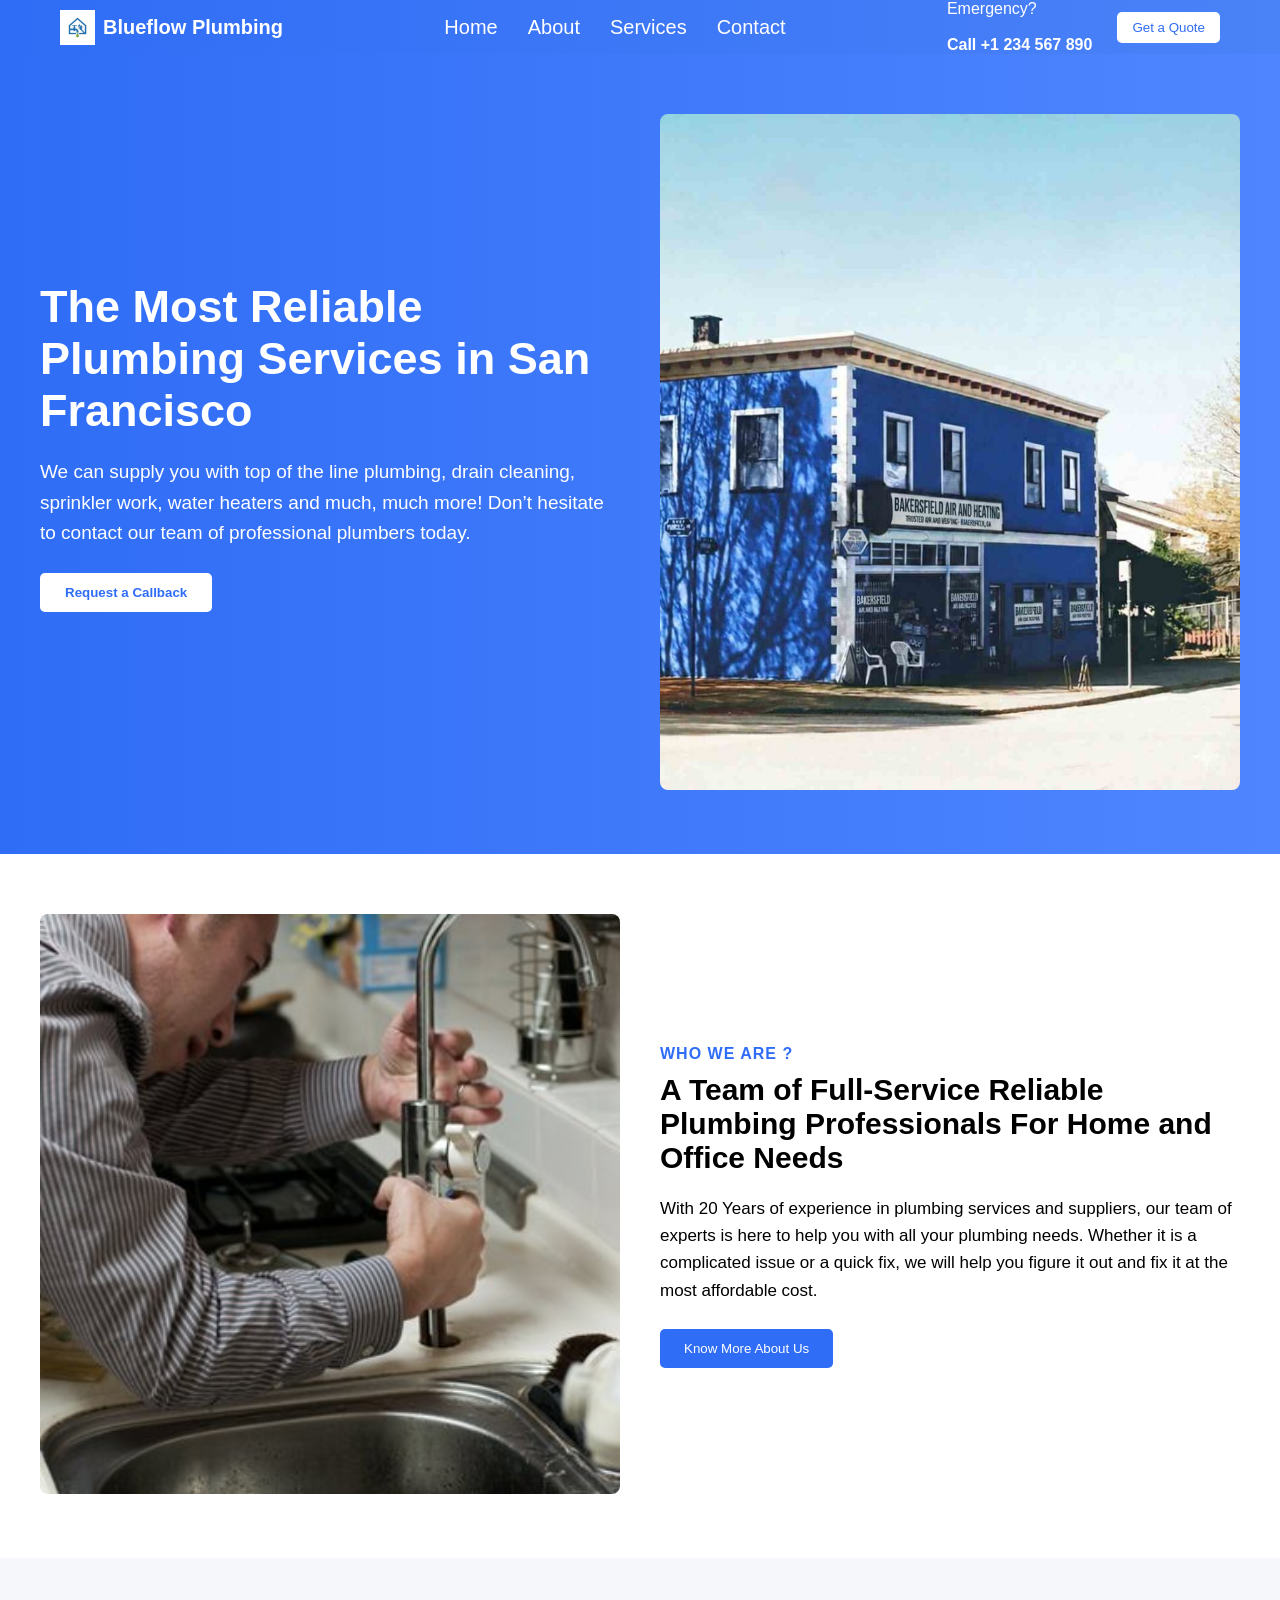
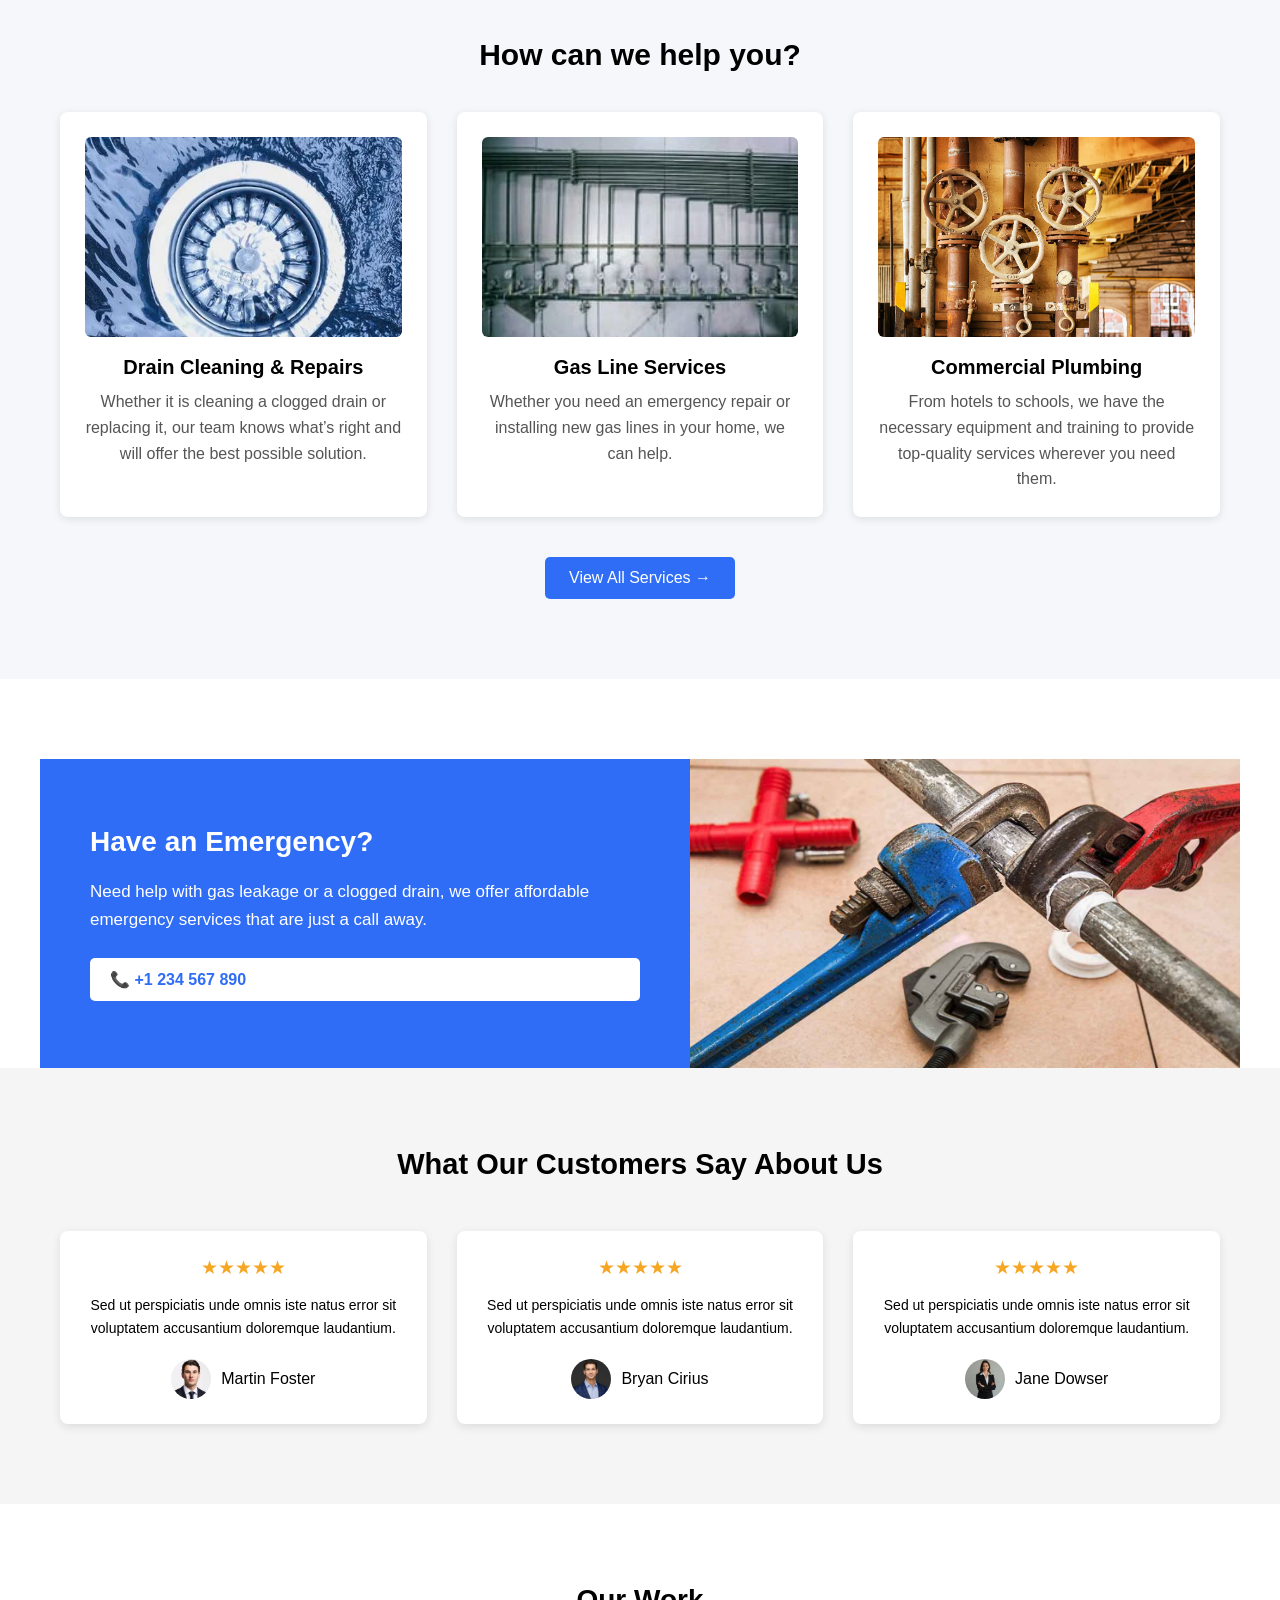
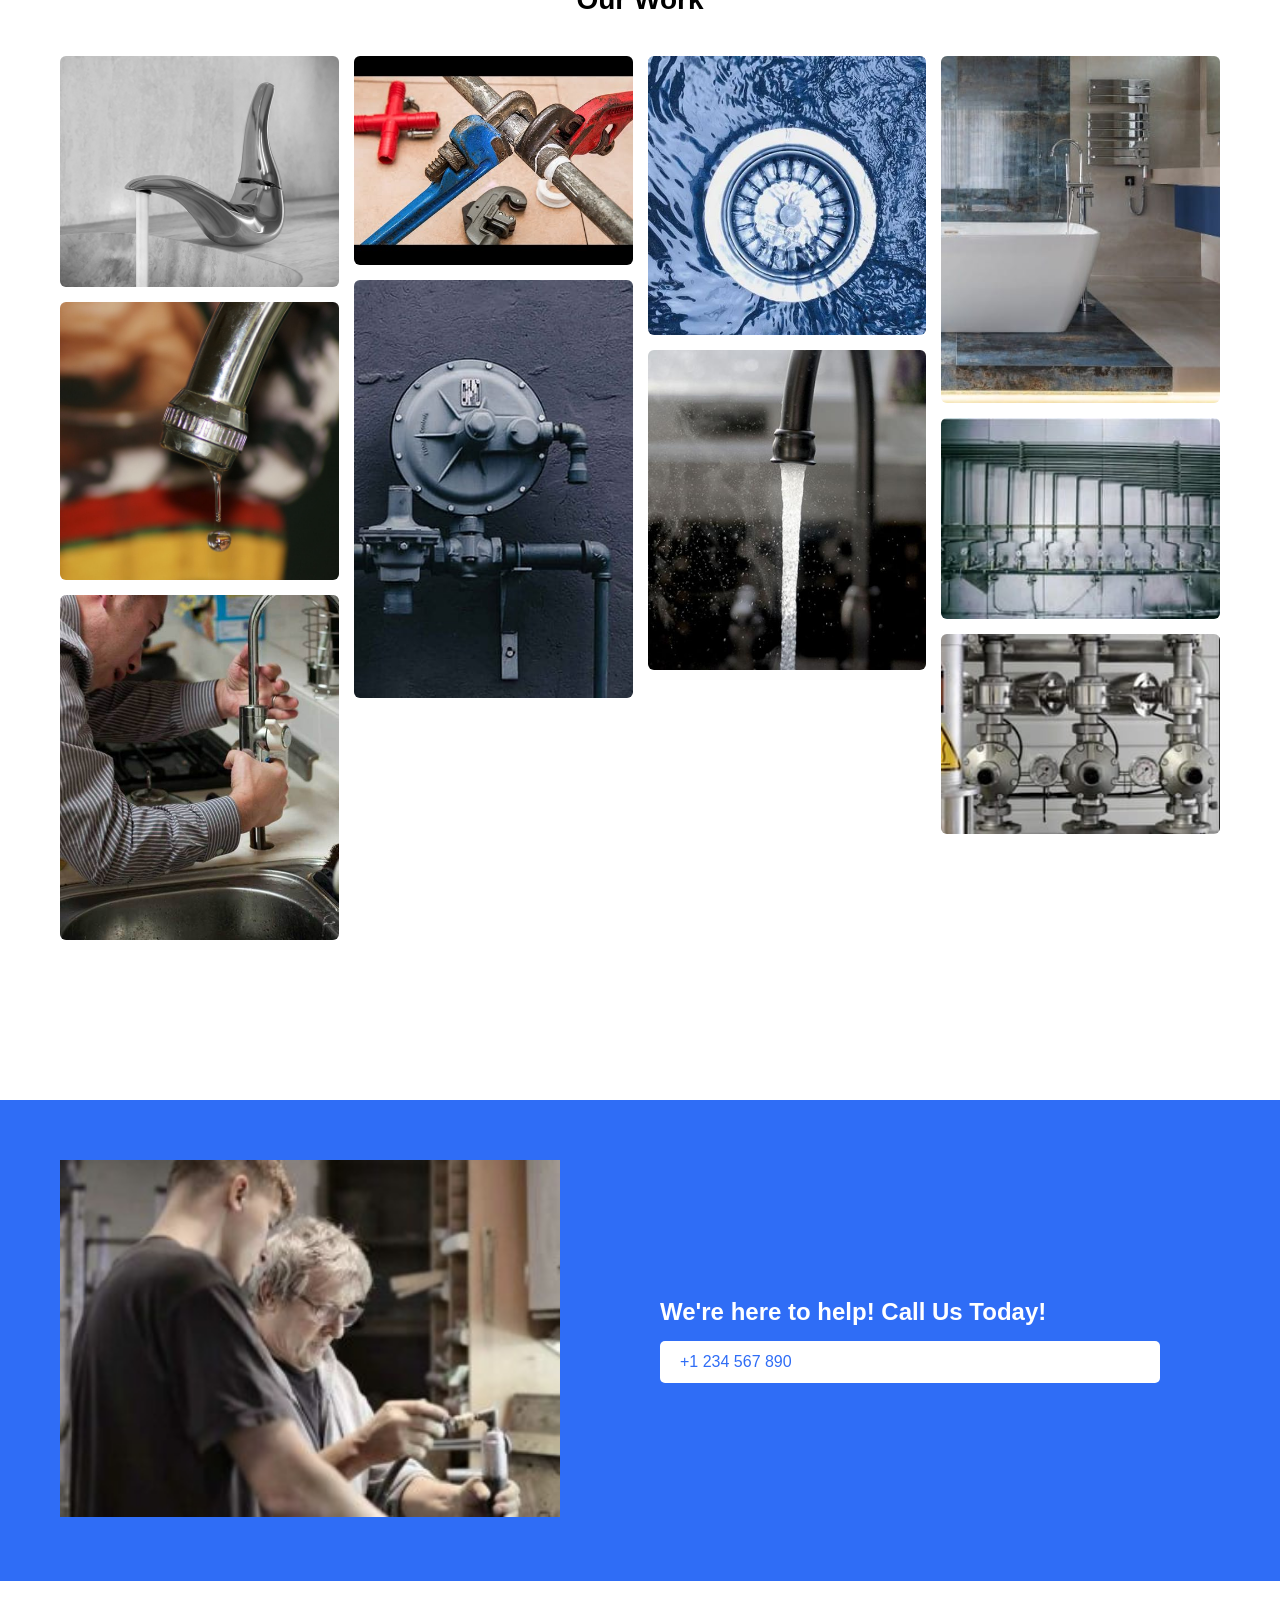
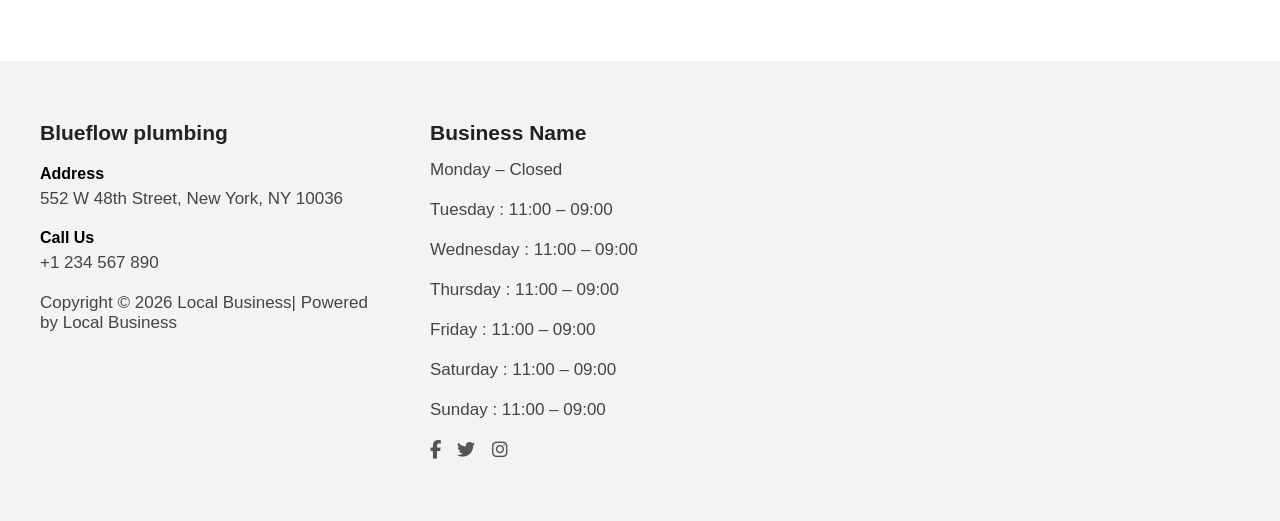
==== index.html @ 5908028b "Update index.html" ====
<!DOCTYPE html>
<html>
<head>
    <meta charset="UTF-8">
    <meta name="viewport" content="width=device-width, initial-scale=1.0">
    <title>Plumbing Website</title>
    <link rel="stylesheet" href="style.css">
    <link rel="stylesheet" href="https://cdnjs.cloudflare.com/ajax/libs/font-awesome/6.5.0/css/all.min.css">
</head>
<body>

<header class="header">
    <div class="global_container">

        <div class="logo">
            <img src="image/logo.jpg" alt="Logo">
            <span class="brand_name">Blueflow Plumbing</span>
        </div>

        <nav class="nav">
            <a href="#home">Home</a>
            <a href="#about">About</a>
            <a href="#services">Services</a>
            <a href="#contact">Contact</a>
        </nav>

        <div class="right_section">
            <div class="emergency">
                <span>Emergency?</span><br>
                <strong>Call +1 234 567 890</strong>
            </div>

            <button class="quote_btn">Get a Quote</button>
        </div>

    </div>
</header>
<section class="hero" id="home">

    <div class="hero_left">
        <h1>
            The Most Reliable Plumbing Services in San Francisco
        </h1>

        <p>
            We can supply you with top of the line plumbing, drain cleaning,
            sprinkler work, water heaters and much, much more!
            Don’t hesitate to contact our team of professional plumbers today.
        </p>

        <button class="hero_btn">Request a Callback</button>
    </div>

    <div class="hero_right">
        <img src="image/hero.jpeg" alt="Plumbing Image">
    </div>
</section>
<section class="about" id="about">
    <div class="about_image">
        <img src="image/about.jpg" alt="plumbing Team">
    </div>
    <div class="about_content">
        <h4 class="about_subtitle">Who We Are ?</h4>
        <h2>A Team of Full-Service Reliable Plumbing Professionals For Home and Office Needs</h2>
        <p>
            With 20 Years of experience in plumbing services and suppliers,
            our team of experts is here to help you with all your plumbing
            needs. Whether it is a complicated issue or a quick fix, we will 
            help you figure it out and fix it at the most affordable cost.
        </p>
        <button class ="about_btn">Know More About Us</button>
    </div>
</section>
<section class="services" id="services">
  <div class="services_container">

    <h2 class="services_title">How can we help you?</h2>

    <div class="services_cards">

      <div class="service_card">
        <img src="image/service1.jpeg" alt="">
        <h3>Drain Cleaning & Repairs</h3>
        <p>
          Whether it is cleaning a clogged drain or replacing it,
          our team knows what’s right and will offer the best possible solution.
        </p>
      </div>

      <div class="service_card">
        <img src="image/service2.jpeg" alt="">
        <h3>Gas Line Services</h3>
        <p>
          Whether you need an emergency repair or installing new gas lines
          in your home, we can help.
        </p>
      </div>

      <div class="service_card">
        <img src="image/service3.jpeg" alt="">
        <h3>Commercial Plumbing</h3>
        <p>
          From hotels to schools, we have the necessary equipment and
          training to provide top-quality services wherever you need them.
        </p>
      </div>

    </div>
    <div class="services_btn">
      <a href="#" class="view_services_btn">View All Services 
    →</a>
    </div>

  </div>
</section>
<section class="emergency_section">

<div class="emergency_container">

<div class="emergency_left">
<h2>Have an Emergency?</h2>

<p>
Need help with gas leakage or a clogged drain,
we offer affordable emergency services that are just a call away.
</p>

<a href="#" class="emergency_btn">📞 +1 234 567 890</a>

</div>

<div class="emergency_right">
<img src="image/emergency.jpg" alt="Emergency Plumbing">
</div>

</div>

</section>
<section class="testimonials">
    <div class="global_container">
        <h2 class="testimonial_title">
            What Our Customers Say About Us
        </h2>
        <div class="testimonial_cards">
            <div class="testimonial_card">
                <div class="stars">★★★★★</div>
                <p>
                    Sed ut perspiciatis unde omnis iste natus error sit voluptatem
                    accusantium doloremque laudantium.
                </p>
                <div class="customer">
                    <img src="image/customer1.jpg">
                    <span>Martin Foster</span>
                </div>
            </div>
            <div class="testimonial_card">
                <div class="stars">★★★★★</div>
                <p>
                    Sed ut perspiciatis unde omnis iste natus error sit voluptatem
                    accusantium doloremque laudantium.
                </p>
                <div class="customer">
                    <img src="image/customer2.jpg">
                    <span>Bryan Cirius</span>
                </div>
            </div>
            <div class="testimonial_card">
                <div class="stars">★★★★★</div>
                <p>
                    Sed ut perspiciatis unde omnis iste natus error sit voluptatem
                    accusantium doloremque laudantium.
                </p>
                <div class="customer">
                    <img src="image/customer3.jpg">
                    <span>Jane Dowser</span>
                </div>
            </div>
        </div>
    </div>
</section>
<section class="work">
    <div class="global_container">
        <h2 class="work_title">Our Work</h2>
        <div class="work_gallery">
            <img src="image/work1.jpg" alt="">
            <img src="image/work2.jpeg" alt="">
            <img src="image/work3.jpeg" alt="">
            <img src="image/work4.jpeg" alt="">
            <img src="image/work5.jpeg" alt="">
            <img src="image/work6.jpeg" alt="">
            <img src="image/work7.jpeg" alt="">
            <img src="image/work8.jpeg" alt="">
            <img src="image/work9.jpeg" alt="">
            <img src="image/work10.jpeg" alt="">
        </div>
    </div>
</section>
<section class="cta" id="contact">
    <div class="global_container cta_container">
        <div class="cta_image">
            <img src="image/help.jpg">
        </div>
        <div class="cta_content">
            <h2>We're here to help! Call Us Today!</h2>
            <a href="#" class="cta_btn">+1 234 567 890</a>
        </div>
    </div>
</section>
<footer class="footer">

    <div class="footer_columns">

        
        <div class="footer_col">
            <h3>Blueflow plumbing</h3>

            <strong>Address</strong>
            <p>552 W 48th Street, New York, NY 10036</p>

            <strong>Call Us</strong>
            <p>+1 234 567 890</p>

            <p class="copyright">
                Copyright © 2026 Local Business| Powered by Local Business</p>
        </div>

        
        <div class="footer_col">
            <h3>Business Name</h3>

            <p>Monday – Closed</p>
            <p>Tuesday : 11:00 – 09:00</p>
            <p>Wednesday : 11:00 – 09:00</p>
            <p>Thursday : 11:00 – 09:00</p>
            <p>Friday : 11:00 – 09:00</p>
            <p>Saturday : 11:00 – 09:00</p>
            <p>Sunday : 11:00 – 09:00</p>

            
            <div class="social_icons">
                <a href="#"><i class="fab fa-facebook-f"></i></a>
                <a href="#"><i class="fab fa-twitter"></i></a>
                <a href="#"><i class="fab fa-instagram"></i></a>
            </div>
        </div>
        <div class="footer_col map_col">
            <iframe 
                src="https://www.google.com/maps?q=New+York&output=embed"
                class="map_iframe"
                loading="lazy">
            </iframe>
        </div>

    </div>

</footer>
<button id="topBtn">↑</button>
<script src="script.js"></script>
</body>
</html>
---- style.css ----
*{
    margin:0;
    padding:0;
    box-sizing:border-box;
    font-family: Arial, sans-serif;
}
.global_container{
max-width:1200px;
margin:auto;
padding:0 20px;
}
.header{
background: linear-gradient(to right,#2f6df6,#4a82f7);
color:white;

}
.header .global_container{
    display:flex;
align-items:center;
justify-content:space-between;
}
.logo{
display:flex;
align-items:center;
gap:8px;
}

.logo img{
height:35px;
}

.brand_name{
font-size:20px;
font-weight:bold;
}

.nav{
display:flex;
gap:30px;
}

.nav a{
text-decoration:none;
color:white;
font-size:20px;
}

.right_section{
display:flex;
align-items:center;
gap:25px;
}

.emergency{
display:flex;
flex-direction:column;
}

.quote_btn{
padding:8px 15px;
background:white;
color:#2f6df6;
border:none;
border-radius:5px;
}
.hero{
display:flex;
align-items:center;
justify-content:space-between;
padding:60px 40px;
background:linear-gradient(to right, #2f6df6, #4f86ff);
color:white;
min-height:80vh;

}

.hero_left{
    flex:1;
    padding-right:40px;
    margin-bottom:15px;
}

.hero_left h1{
    font-size:45px;
    margin-bottom:20px;
}

.hero_left p{
    font-size:19px;
    margin-bottom:25px;
    line-height:1.6;
}

.hero_btn{
    padding:12px 25px;
    background:white;
    color:#2f6df6;
    border:none;
    border-radius:5px;
    font-weight:bold;
    cursor:pointer;
}

.hero_right{
    flex:1;
}

.hero_right img{
width:100%;
height:100%;
object-fit:cover;
border-radius:8px;
}
.about{
    display: flex;
    align-items: center;
    justify-content: space-between;
    padding: 60px 40px;
    gap: 40px;
}
.about_image{
    flex: 1;
}
.about_image img{
    width: 100%;
    border-radius: 8px;
}
.about_content{
    flex: 1;
}
.about_subtitle{
    color:#2f6df6;
    font-size:16px;
    margin-bottom:10px;
    text-transform:uppercase;
    letter-spacing:1px;
}
.about_content h2{
    font-size: 30px;
    margin-bottom: 20px;
}
.about_content p{
    font-size: 17px;
    line-height: 1.6;
    margin-bottom: 25px;
}
.about_btn{
    padding: 12px 24px;
    background: #2f6df6;
    color:white;
    border: none;
    border-radius: 5px;
    cursor:pointer;
}
.about_btn:hover{
    background: #1d55d1;
}
.services{
padding:80px 40px;
background:#f5f7fa;
text-align:center;
}
.services_container{
    max-width: 1200px;
    margin: auto;
    padding: 0 20px;
}

.services_title{
font-size:30px;
margin-bottom:40px;
}

.services_cards{
display:flex;
justify-content:space-between;
gap:30px;
margin-top: 40px;
}

.service_card{
background:white;
padding:25px;
border-radius:8px;
flex:1;
box-shadow:0 2px 8px rgba(0,0,0,0.1);
}

.service_card img{
width:100%;
height:200px;
object-fit:cover;
border-radius:6px;
margin-bottom:15px;
}

.service_card h3{
font-size:20px;
margin-bottom:10px;
}

.service_card p{
font-size:16px;
line-height:1.6;
color:#555;
}
.services_btn{
margin-top:40px;
text-align:center;
}

.view_services_btn{
background:#2f6df6;
color:white;
padding:12px 24px;
text-decoration:none;
border-radius:5px;
font-size:16px;
display:inline-block;
}

.view_services_btn:hover{
background:#1d55d1;
}
.emergency_section{
margin-top:80px;
}

.emergency_container{
max-width:1200px;
margin:auto;
display:flex;
align-items:stretch;
}

.emergency_left{
flex:1;
background:#2f6df6;
color:white;
padding:60px 50px;
display:flex;
flex-direction:column;
justify-content:center;
}

.emergency_left h2{
font-size:28px;
margin-bottom:20px;
}

.emergency_left p{
font-size:17px;
line-height:1.6;
margin-bottom:25px;
}

.emergency_btn{
background:white;
color:#2f6df6;
padding:12px 20px;
text-decoration:none;
border-radius:5px;
font-weight:bold;
}

.emergency_right{
flex:1;
}

.emergency_right img{
width:100%;
height:100%;
object-fit:cover;
display:block;
}
.testimonials{
padding:80px 40px;
background:#f5f5f5;
text-align:center;
}

.testimonial_title{
font-size:29px;
margin-bottom:50px;
}

.testimonial_cards{
display:flex;
gap:30px;
justify-content:center;
}

.testimonial_card{
background:white;
padding:25px;
border-radius:8px;
flex:1;
box-shadow:0 3px 10px rgba(0,0,0,0.1);
}

.stars{
color:#f5a623;
font-size:19px;
margin-bottom:15px;
}

.testimonial_card p{
font-size:14px;
line-height:1.6;
margin-bottom:20px;
}

.customer{
display:flex;
align-items:center;
justify-content:center;
gap:10px;
}

.customer img{
width:40px;
height:40px;
border-radius:50%;
object-fit:cover;
}
.work .global_container{
display:block;
}
.work{
padding:80px 40px;
text-align:center;
}

.work_title{
text-align:center;
font-size:28px;
margin-bottom:40px;
}

.work_gallery{
column-count:4;
column-gap:15px;
}

.work_gallery img{
width:100%;
margin-bottom:15px;
border-radius:6px;
display:block;
}
.cta{
background:#2f6df6;
margin-top:80px;
padding:60px 0;
}

.cta .global_container{
display:flex;
align-items:center;
gap:40px;
}

.cta_image{
flex:1;
}

.cta_image img{
width:100%;
height:100%;
object-fit:cover;
}

.cta_content{
flex:1;
color:white;
padding:60px;
display:flex;
flex-direction:column;
justify-content:center;
}

.cta_btn{
background:white;
color:#2f6df6;
padding:12px 20px;
border-radius:5px;
text-decoration:none;
margin-top:15px;
}
.footer{
    background:#f3f3f3;
    padding:60px 40px;
    margin-top:80px;
}
.footer_columns{
    display:flex;
    justify-content:space-between;
    align-items:flex-start;
    gap:40px;
}
.footer_col{
    flex:1;
}
.map_col{
    flex:1.2;
}
.map_iframe{
    width:100%;
    height:220px;
    border:0;
    border-radius:8px;
}
.footer_col h3{
    margin-bottom:15px;
    font-size:21px;
    color:#222;
}
.footer_col p{
    margin:6px 0;
    font-size:17px;
    color:#444;
    margin-bottom:20px;
}
.footer strong{
display:block;
margin-top:20px;
}

.copyright{
    margin-top:30px;
    font-size:13px;
    color:#777;
}
.social_icons{
    margin-top:20px;
}
.social_icons a{
    display:inline-block;
    margin-right:12px;
    font-size:18px;
    color:#555;
    transition:0.3s;
}

.social_icons a:hover{
    color:#2f6df6;
}
#topBtn{
position:fixed;
bottom:20px;
right:20px;
padding:10px 15px;
background:#2f6df6;
color:white;
border:none;
border-radius:5px;
cursor:pointer;
display:none;
font-size:18px;
}
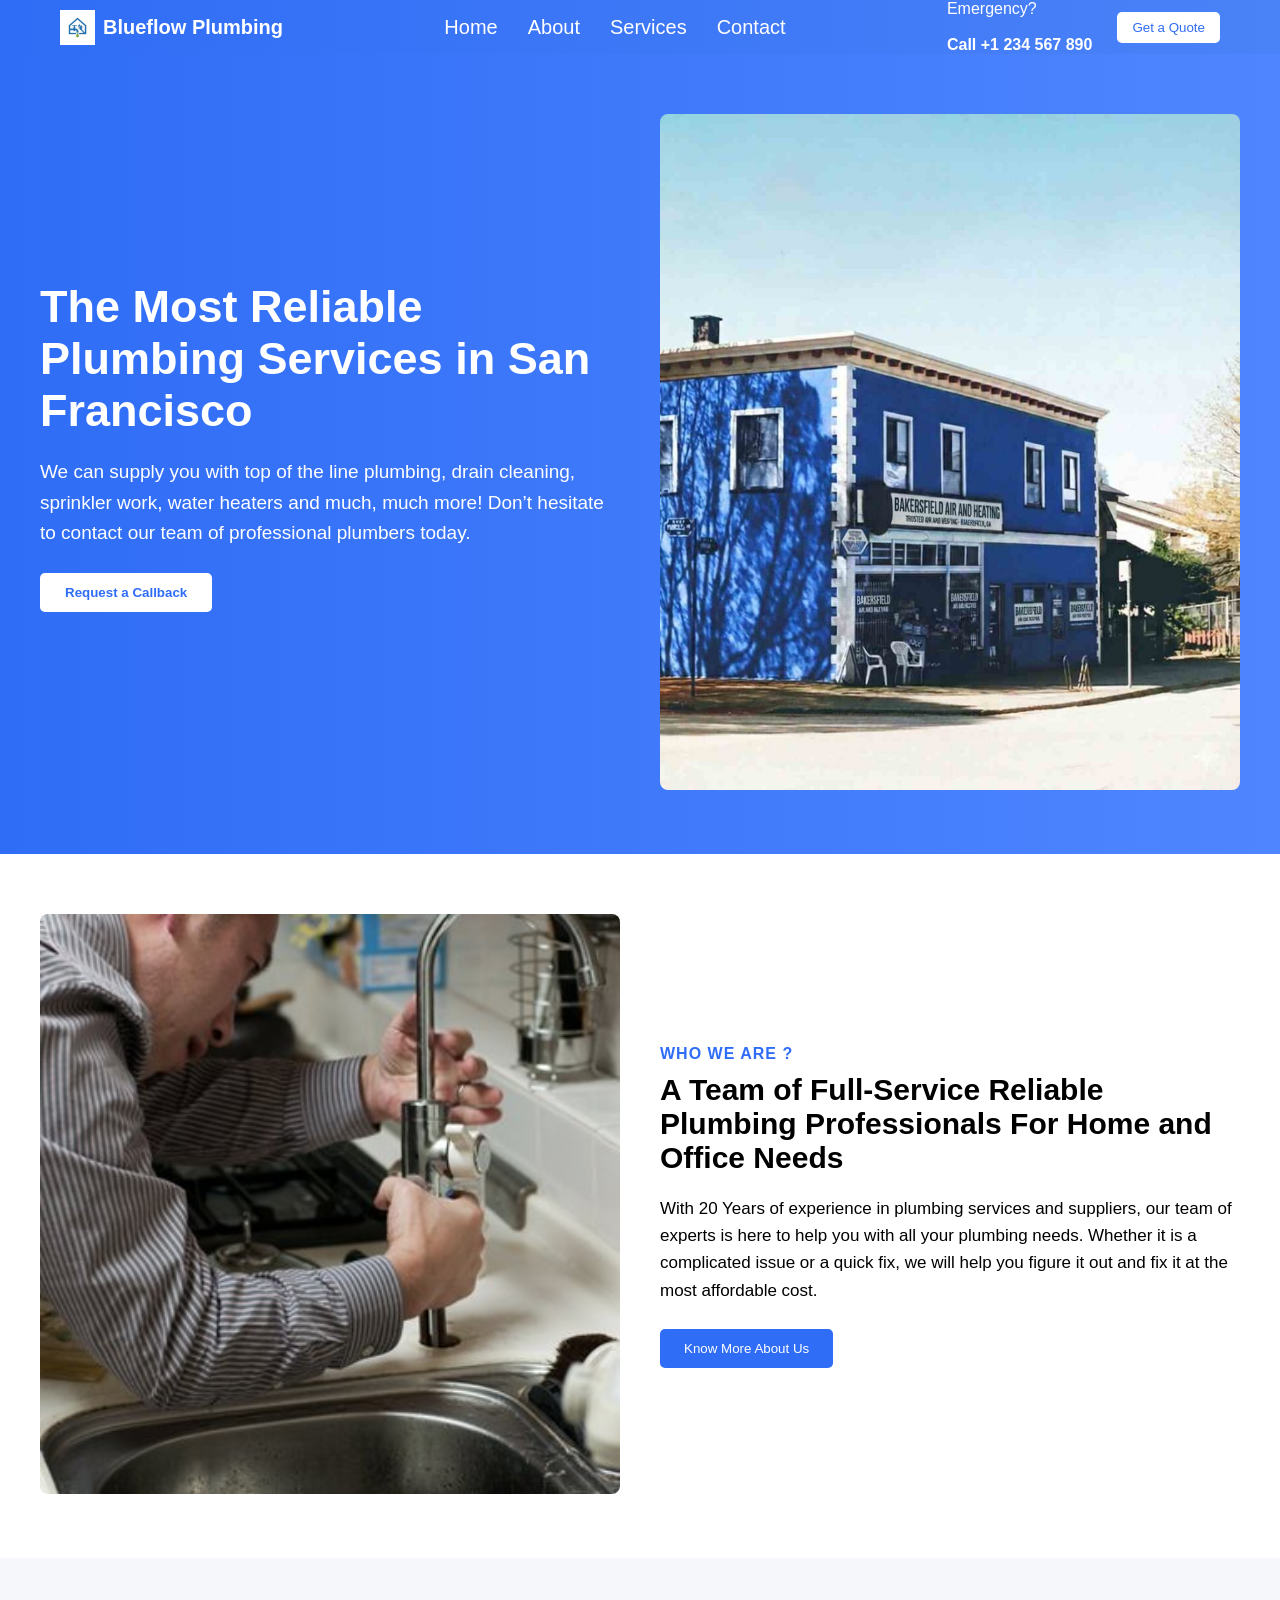
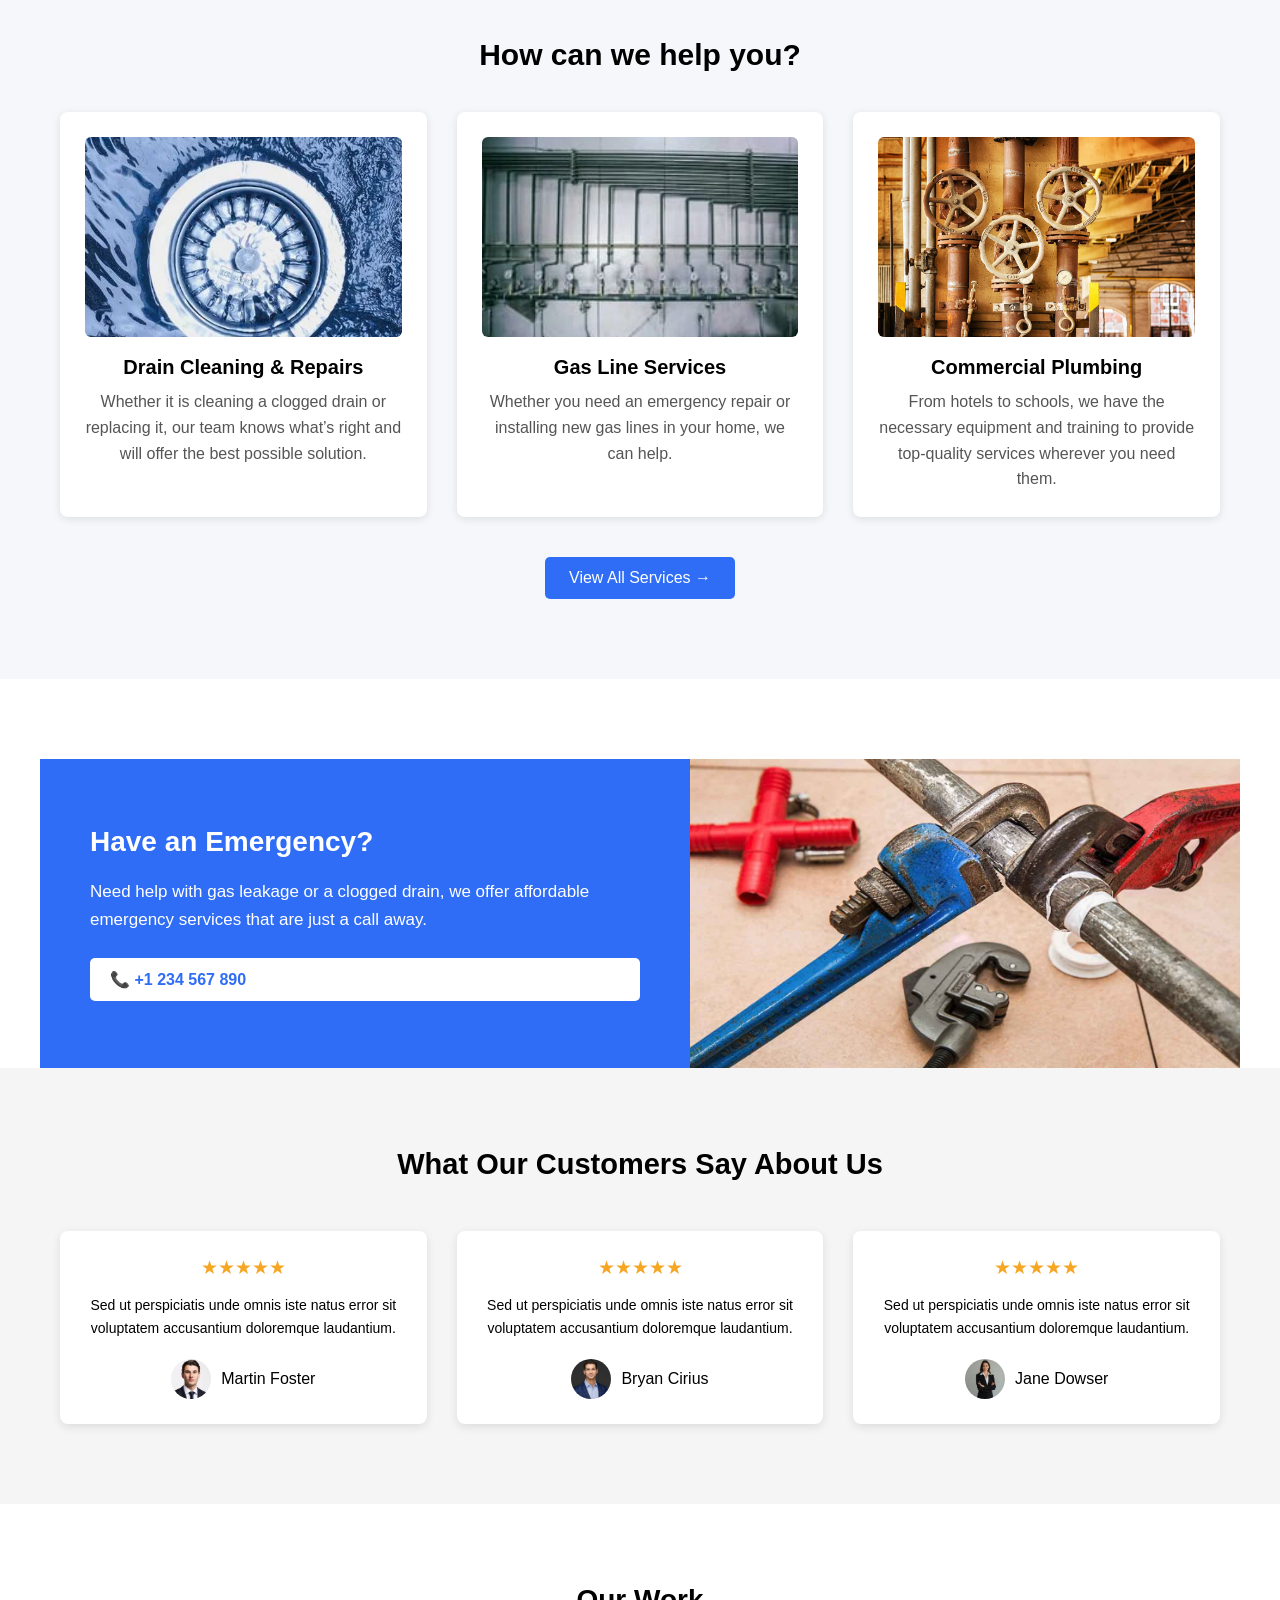
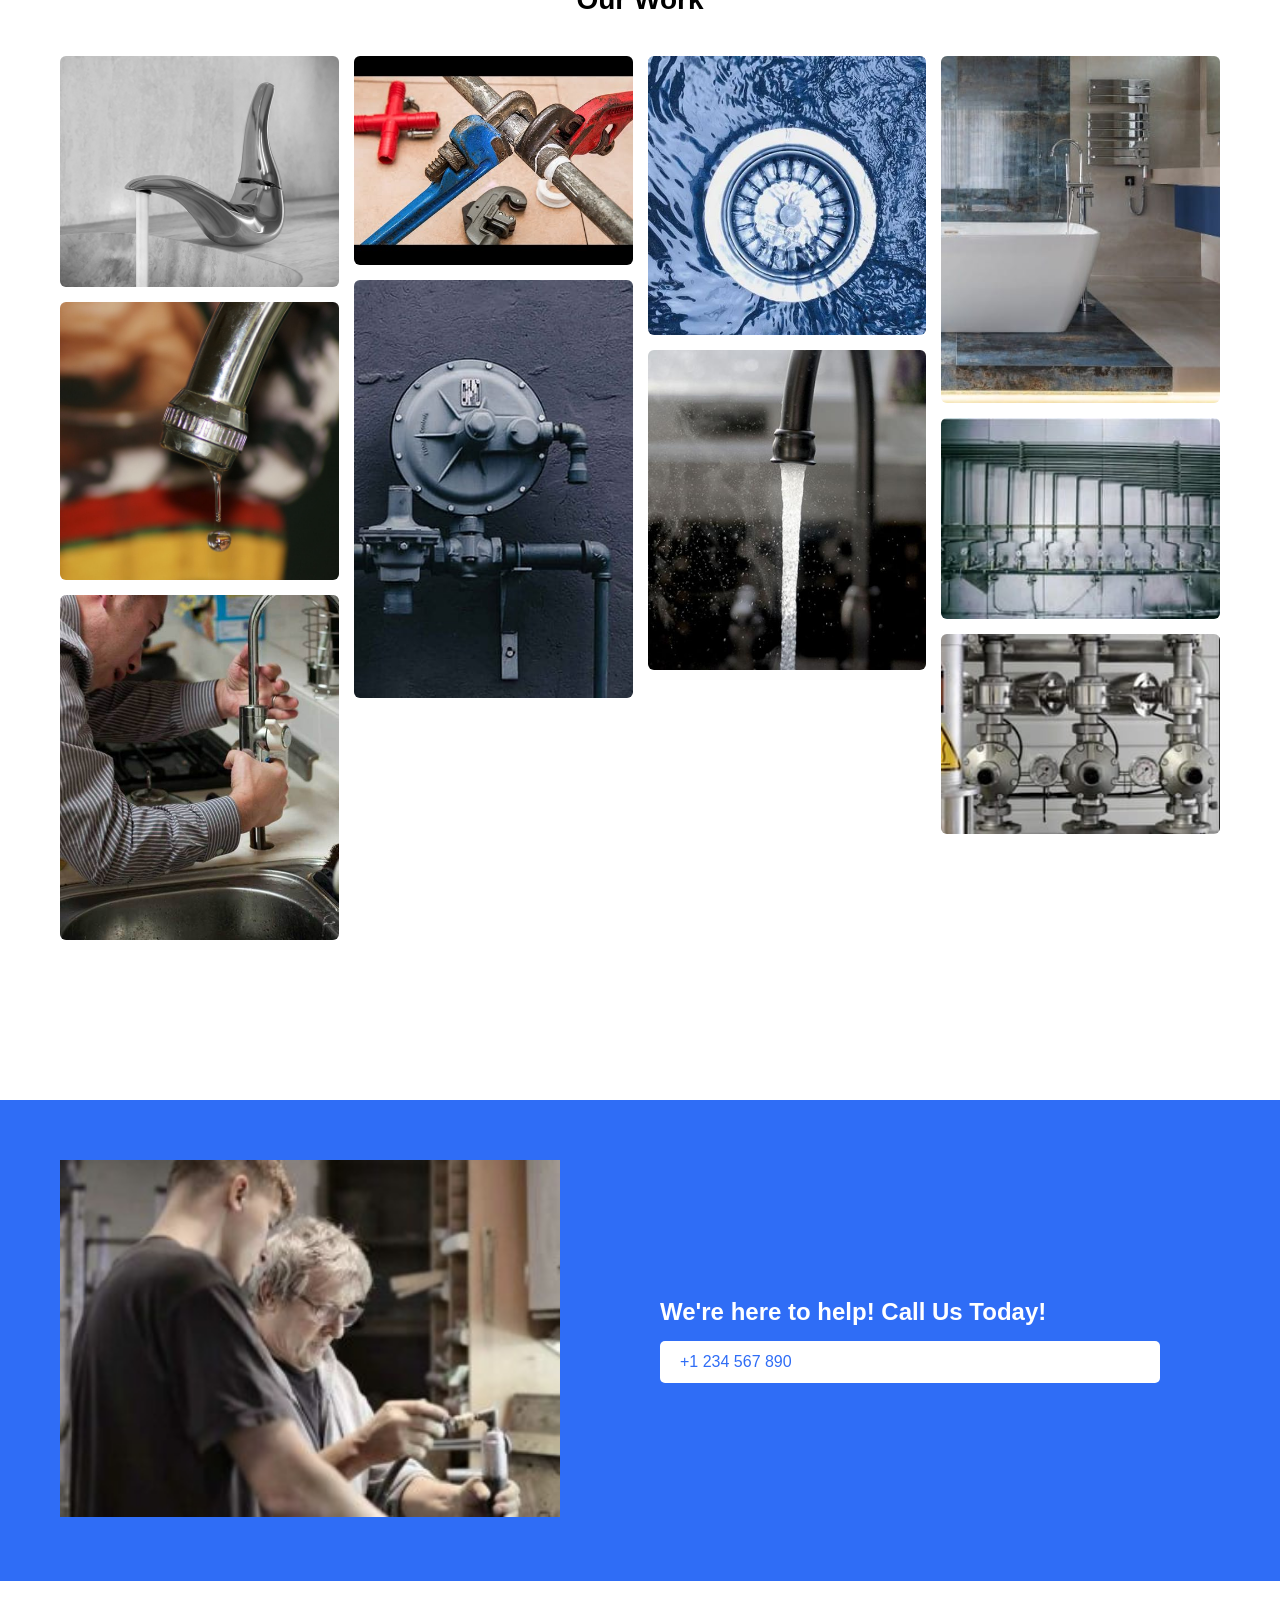
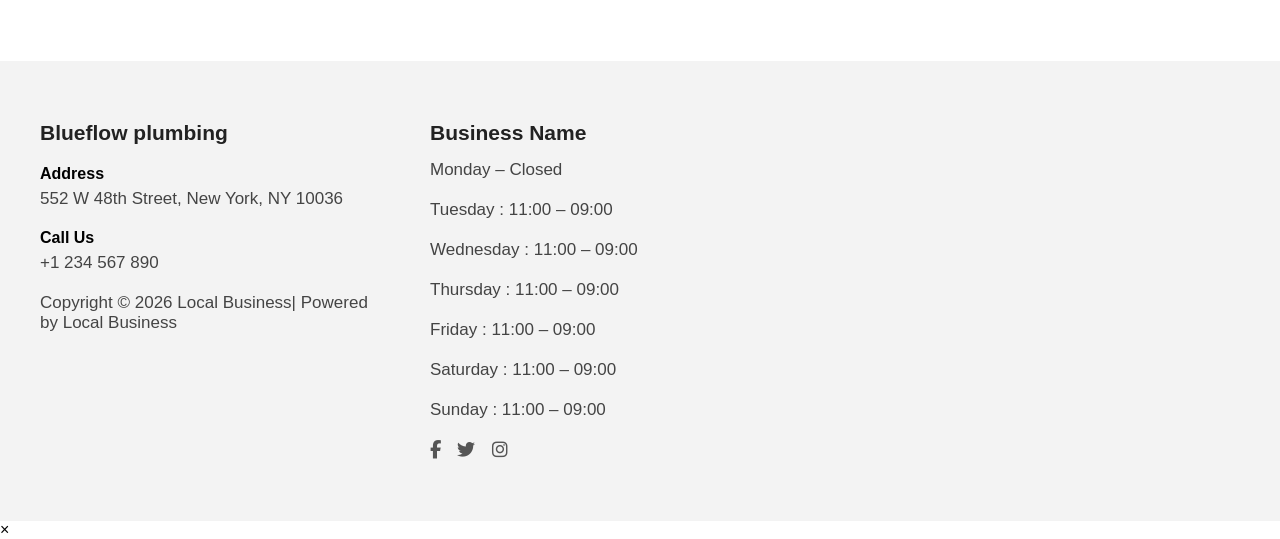
==== commit 48062a15: "Update index.html" ====
--- a/index.html
+++ b/index.html
@@ -255,6 +255,10 @@
 
 </footer>
 <button id="topBtn">↑</button>
+<div id="imagePopup" class="popup">
+    <span class="close">&times;</span>
+    <img class="popup_content" id="popupImg">
+</div>
 <script src="script.js"></script>
 </body>
 </html>
@@ -262,3 +266,4 @@
 
 
 
+
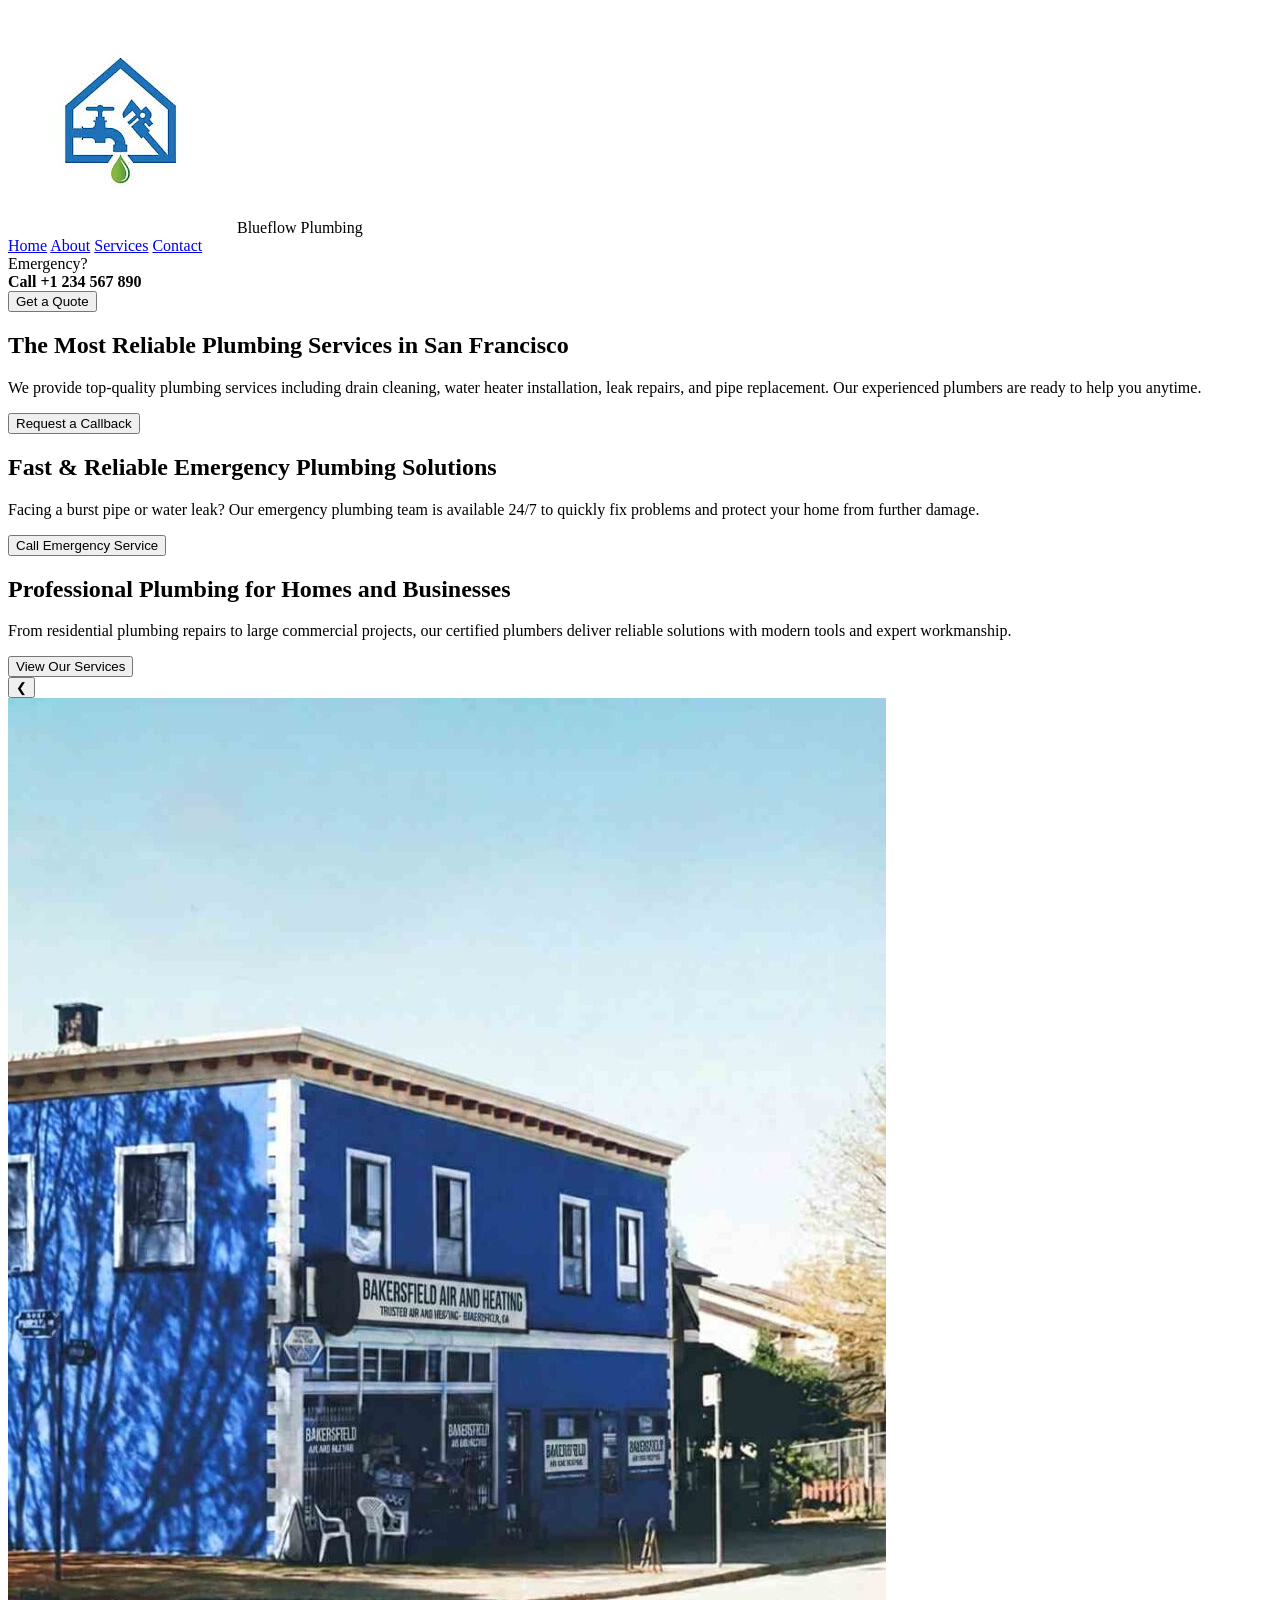
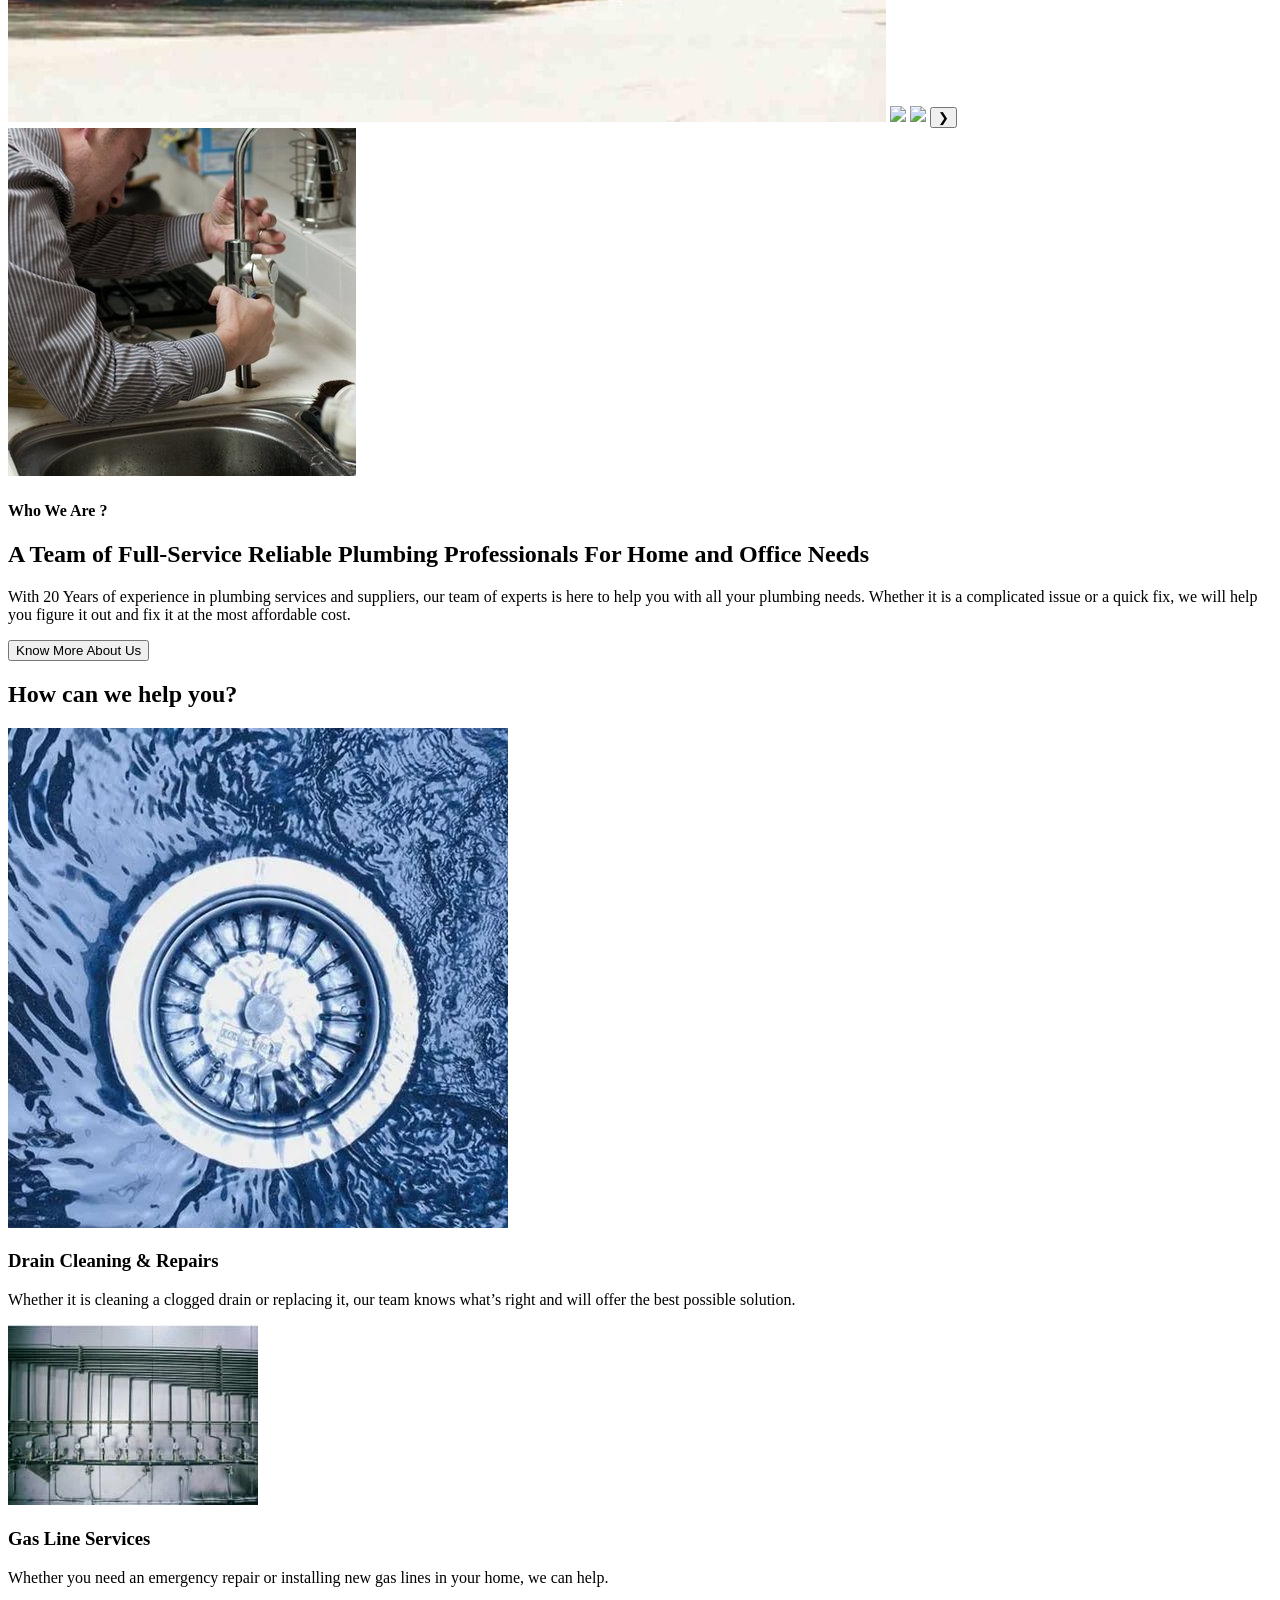
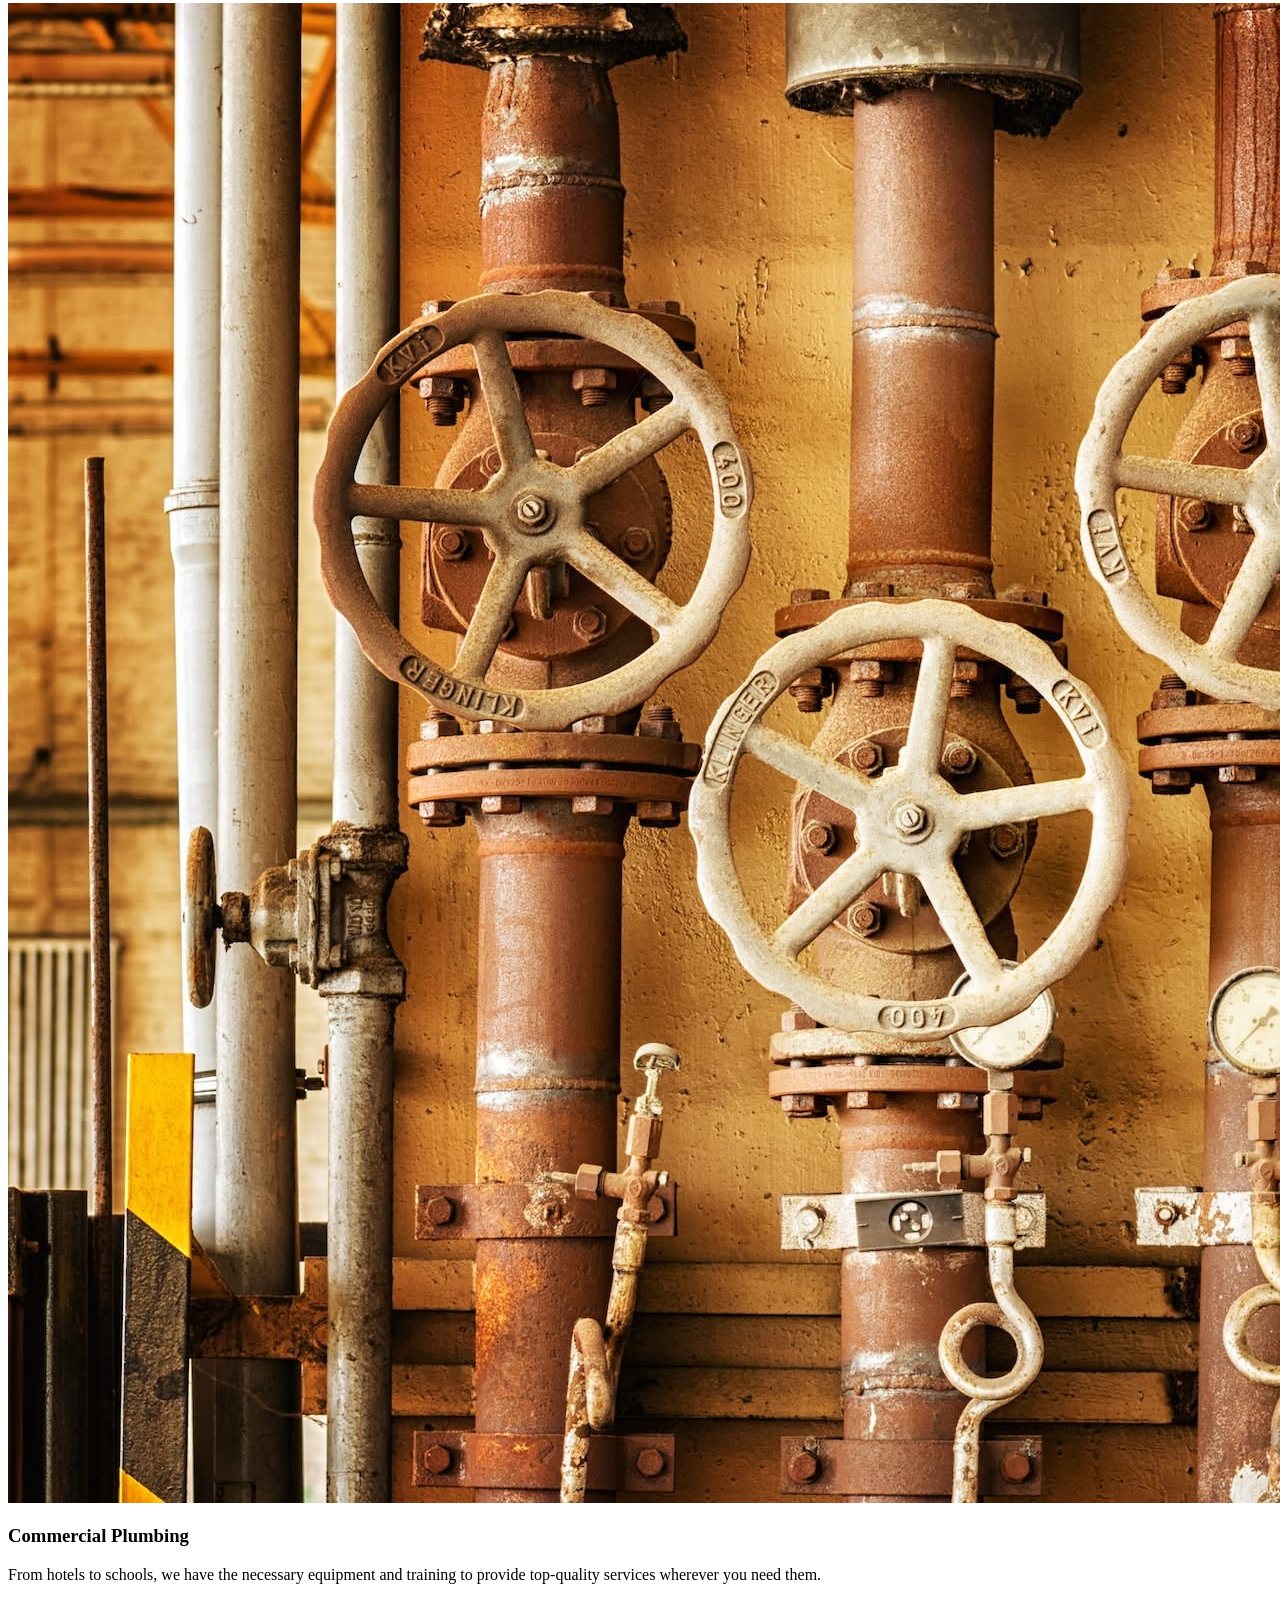
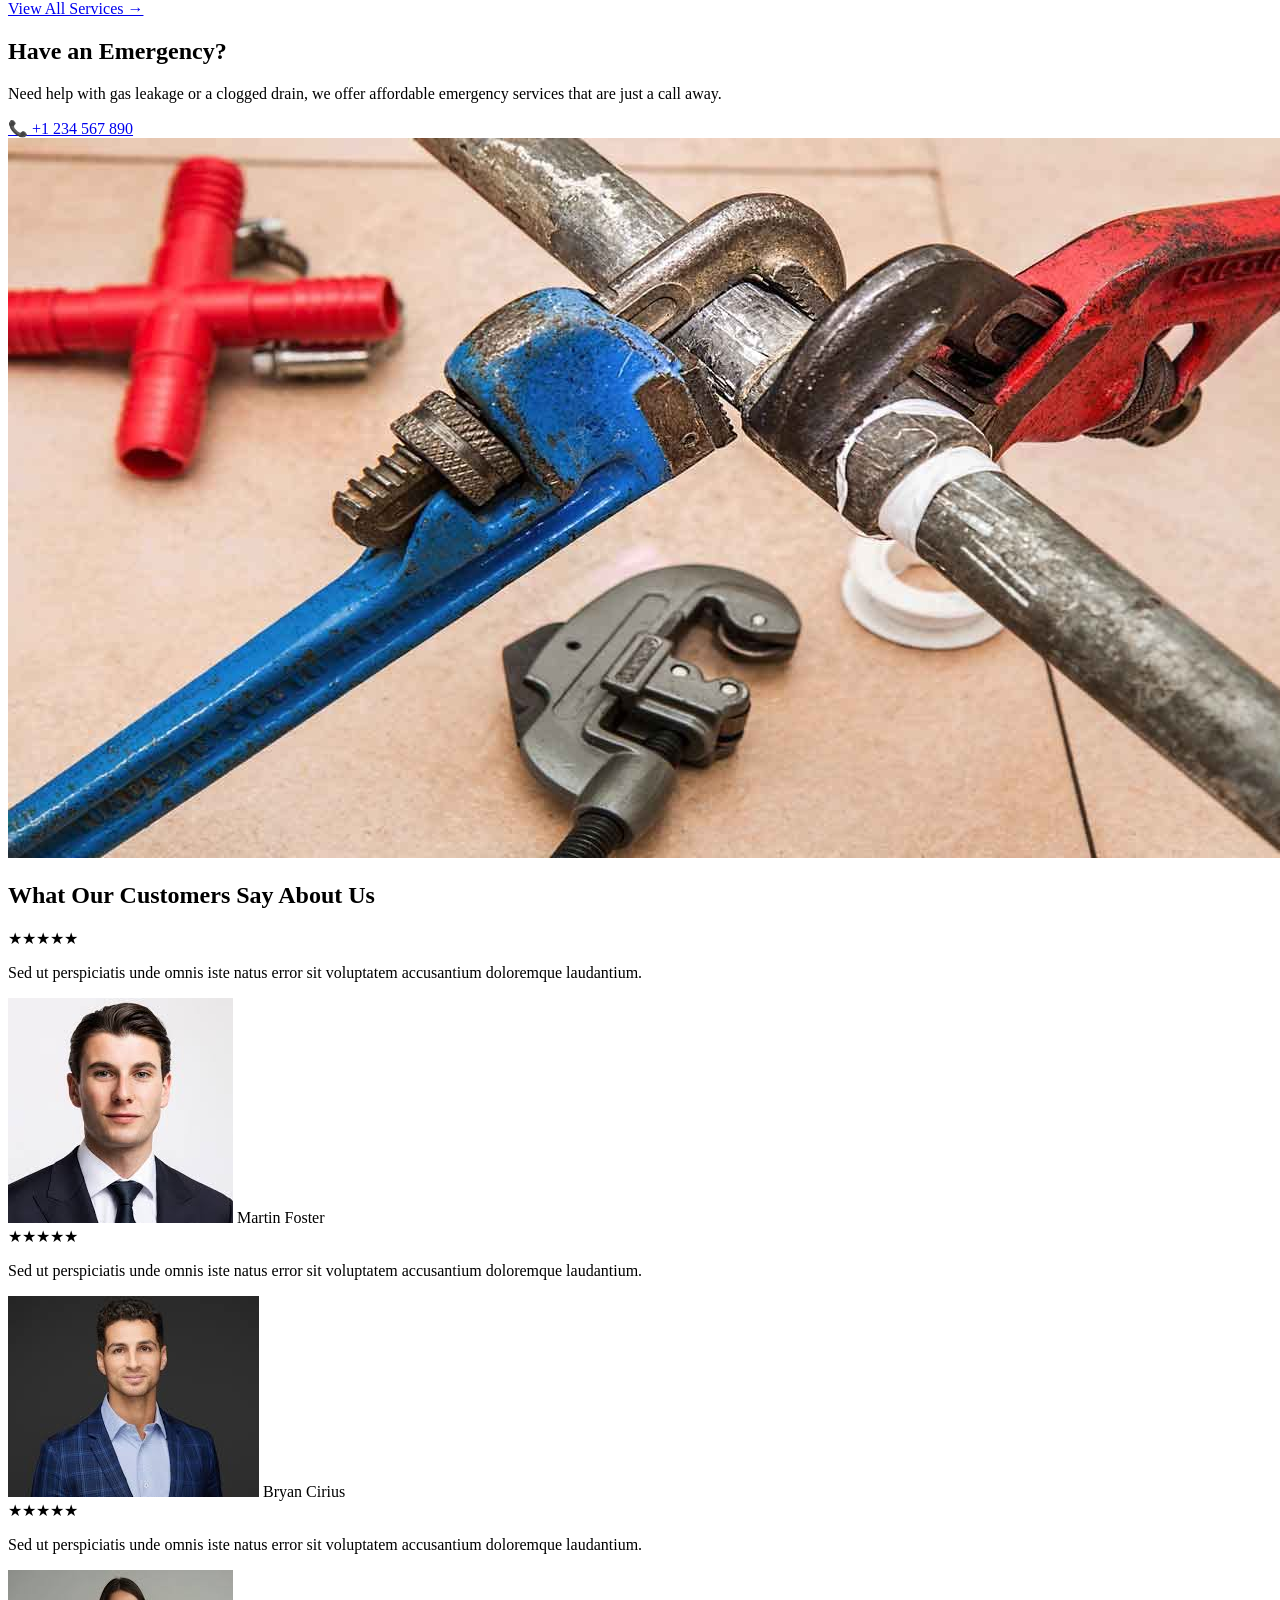
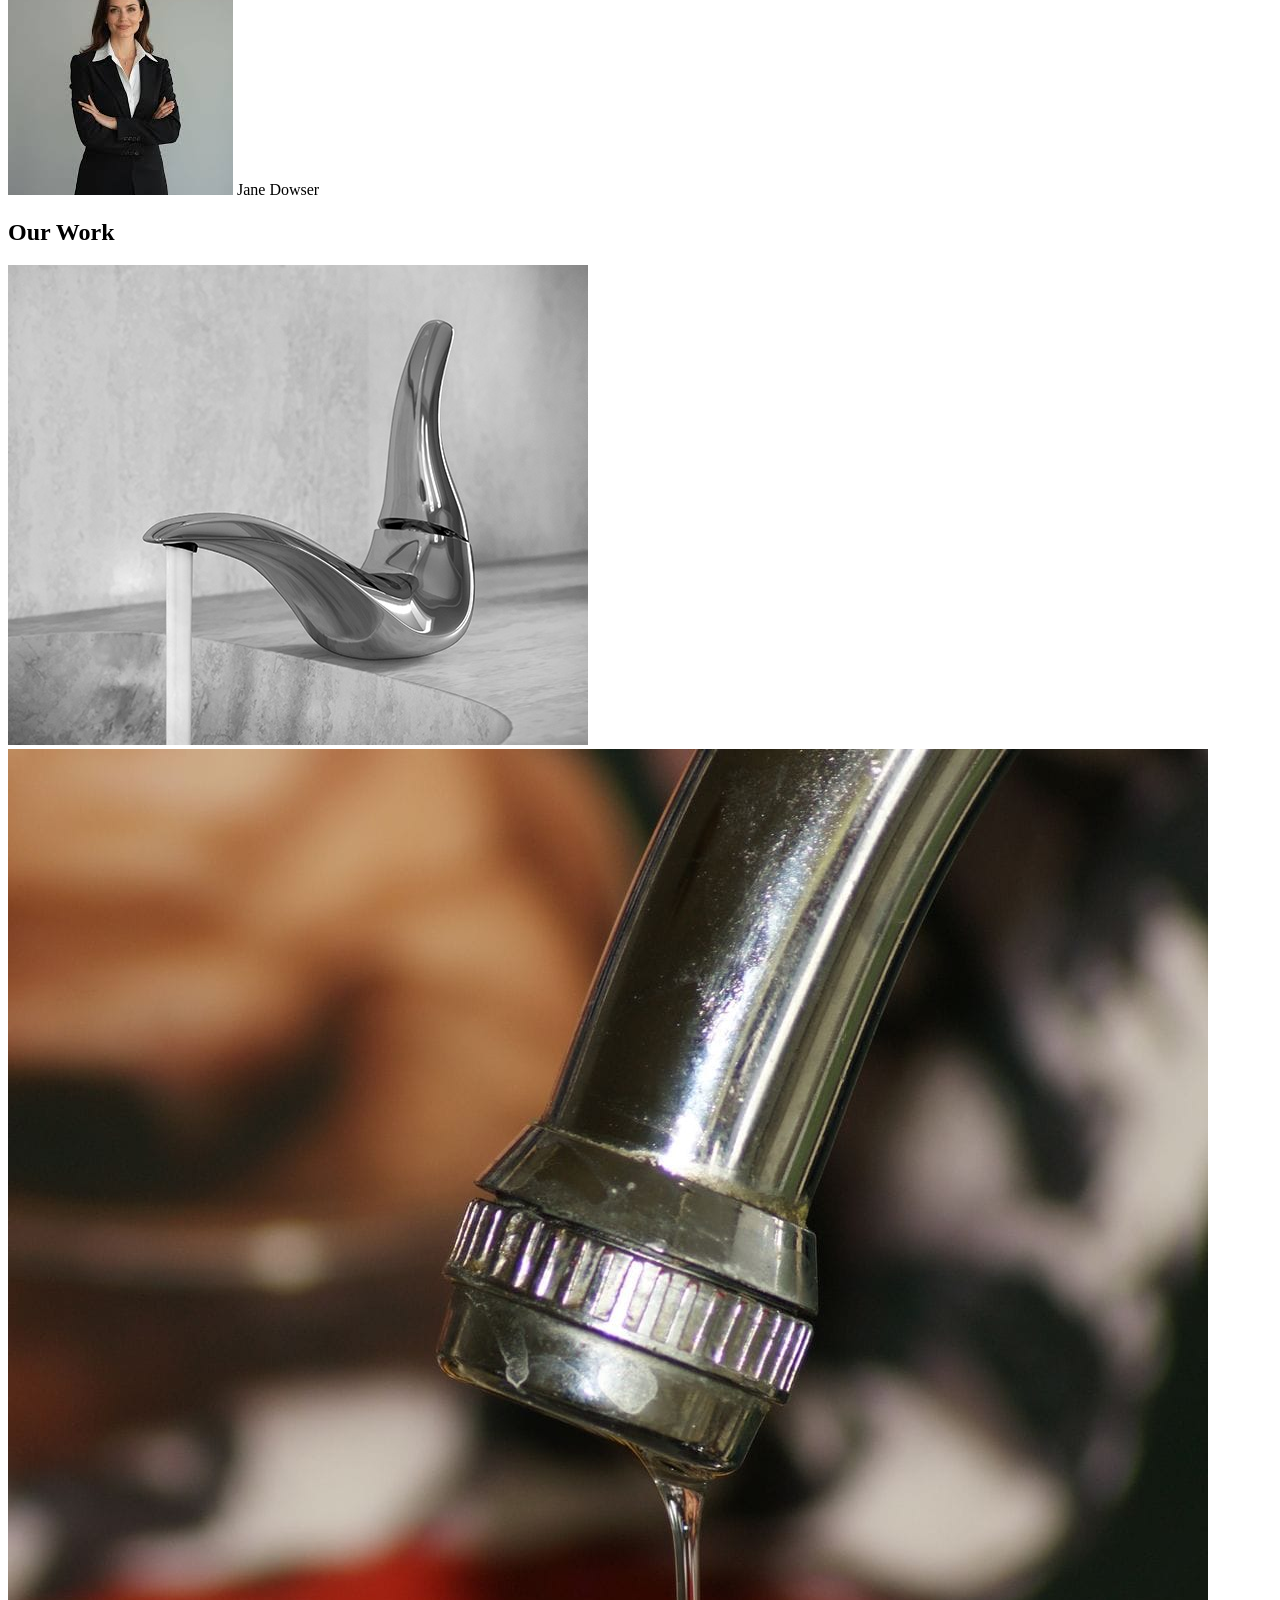
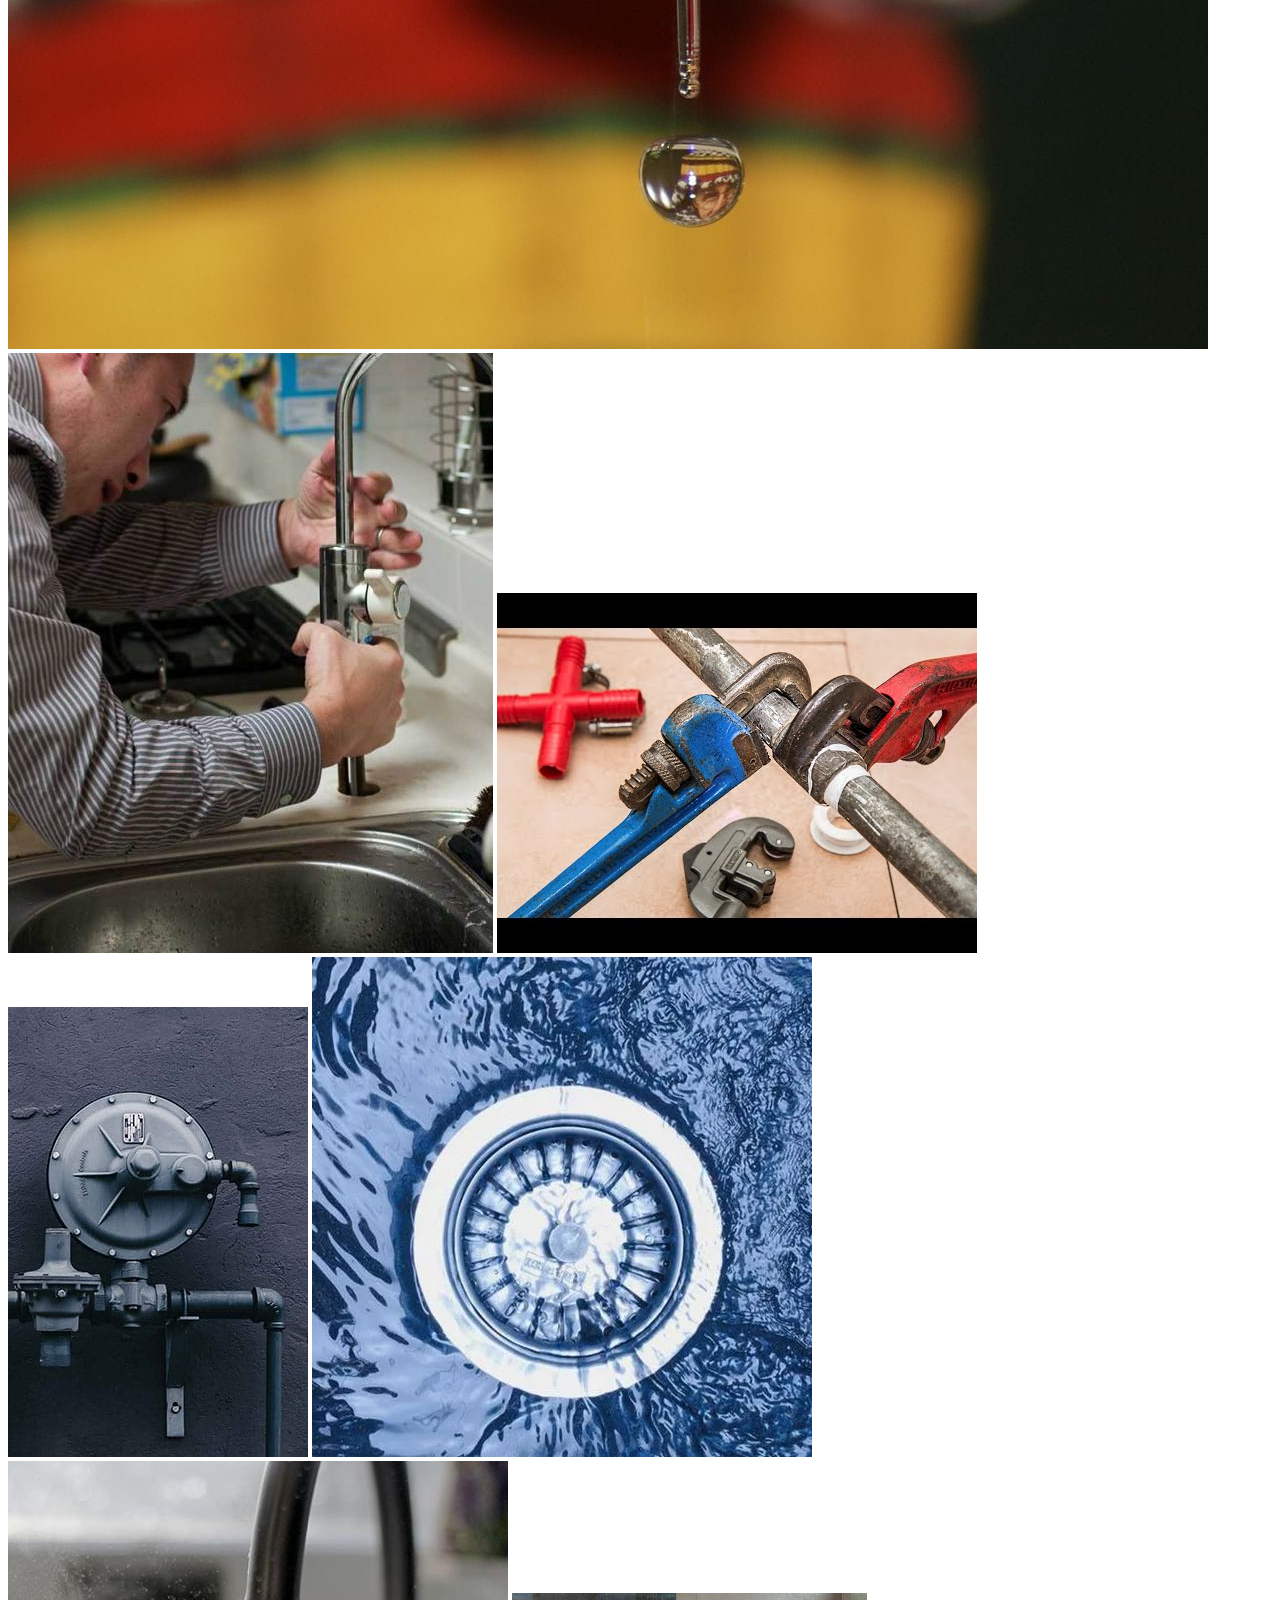
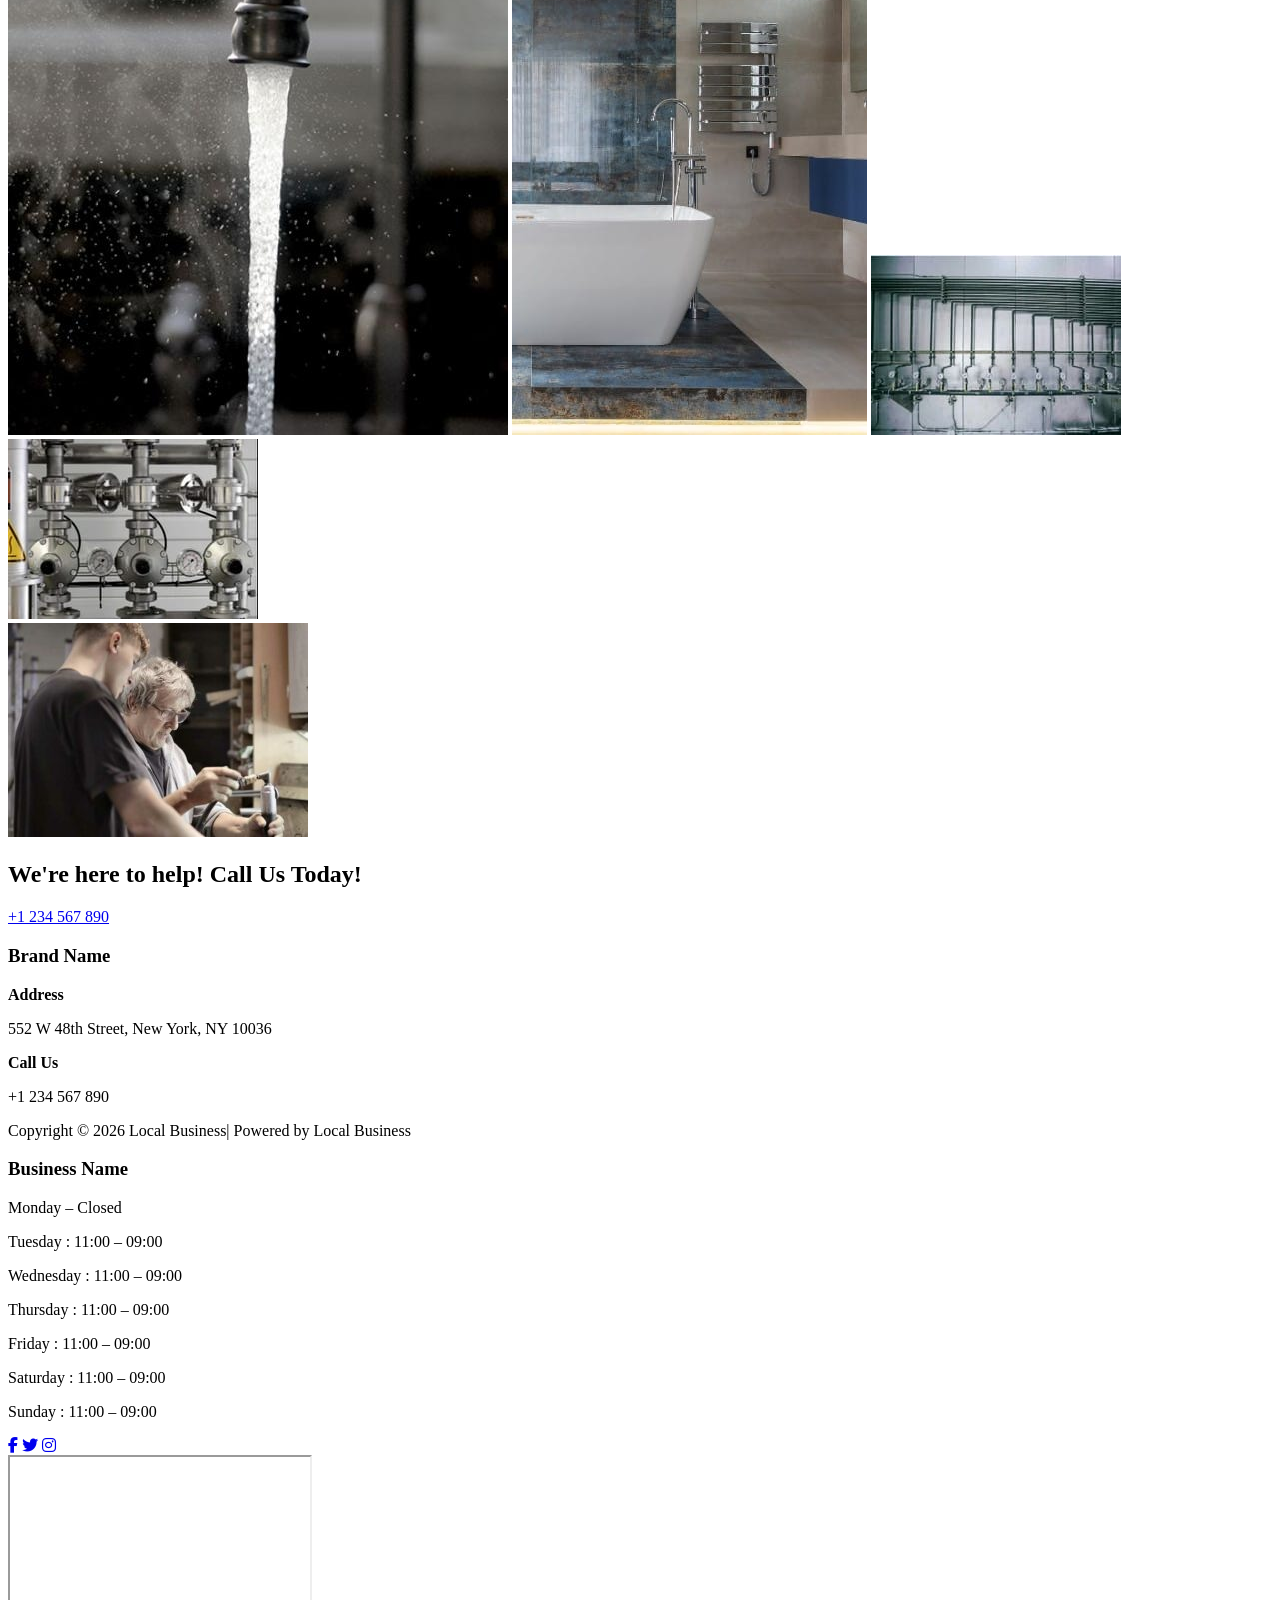
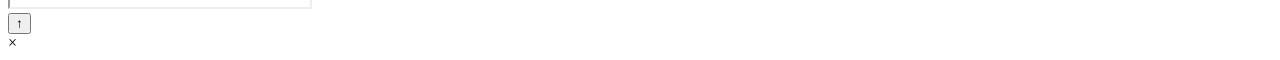
==== commit a495acea: "Update index.html" ====
--- a/index.html
+++ b/index.html
@@ -4,7 +4,7 @@
     <meta charset="UTF-8">
     <meta name="viewport" content="width=device-width, initial-scale=1.0">
     <title>Plumbing Website</title>
-    <link rel="stylesheet" href="style.css">
+    <link rel="stylesheet" href="css/style.css">
     <link rel="stylesheet" href="https://cdnjs.cloudflare.com/ajax/libs/font-awesome/6.5.0/css/all.min.css">
 </head>
 <body>
@@ -18,10 +18,10 @@
         </div>
 
         <nav class="nav">
-            <a href="#home">Home</a>
-            <a href="#about">About</a>
-            <a href="#services">Services</a>
-            <a href="#contact">Contact</a>
+            <a href="index.html">Home</a>
+            <a href="about.html">About</a>
+            <a href="#">Services</a>
+            <a href="#">Contact</a>
         </nav>
 
         <div class="right_section">
@@ -35,25 +35,51 @@
 
     </div>
 </header>
-<section class="hero" id="home">
-
-    <div class="hero_left">
-        <h1>
-            The Most Reliable Plumbing Services in San Francisco
-        </h1>
-
-        <p>
-            We can supply you with top of the line plumbing, drain cleaning,
-            sprinkler work, water heaters and much, much more!
-            Don’t hesitate to contact our team of professional plumbers today.
-        </p>
-
-        <button class="hero_btn">Request a Callback</button>
-    </div>
-
-    <div class="hero_right">
-        <img src="image/hero.jpeg" alt="Plumbing Image">
-    </div>
+<section class="hero">
+
+<div class="hero_left">
+
+<div class="slide_text active">
+<h1>The Most Reliable Plumbing Services in San Francisco</h1>
+<p>We provide top-quality plumbing services including drain cleaning,
+water heater installation, leak repairs, and pipe replacement.
+Our experienced plumbers are ready to help you anytime.</p>
+<button class="hero_btn">Request a Callback</button>
+</div>
+
+<div class="slide_text">
+<h1>Fast & Reliable Emergency Plumbing Solutions</h1>
+<p>Facing a burst pipe or water leak? Our emergency plumbing team
+is available 24/7 to quickly fix problems and protect your home
+from further damage.</p>
+<button class="hero_btn">Call Emergency Service</button>
+</div>
+
+<div class="slide_text">
+<h1>Professional Plumbing for Homes and Businesses</h1>
+<p>From residential plumbing repairs to large commercial projects,
+our certified plumbers deliver reliable solutions with modern
+tools and expert workmanship.</p>
+<button class="hero_btn">View Our Services</button>
+</div>
+
+<button class="prev">❮</button>
+
+</div>
+
+
+<div class="hero_right">
+
+<div class="slider">
+<img src="image/hero.jpeg" class="slide active">
+<img src="image/hero2.jpg" class="slide">
+<img src="image/hero3.jpg" class="slide">
+
+<button class="next">❯</button>
+</div>
+
+</div>
+
 </section>
 <section class="about" id="about">
     <div class="about_image">
@@ -212,7 +238,7 @@
 
         
         <div class="footer_col">
-            <h3>Blueflow plumbing</h3>
+            <h3>Brand Name</h3>
 
             <strong>Address</strong>
             <p>552 W 48th Street, New York, NY 10036</p>
@@ -259,11 +285,7 @@
     <span class="close">&times;</span>
     <img class="popup_content" id="popupImg">
 </div>
-<script src="script.js"></script>
+<script src="js/script.js"></script>
 </body>
 </html>
 
-
-
-
-
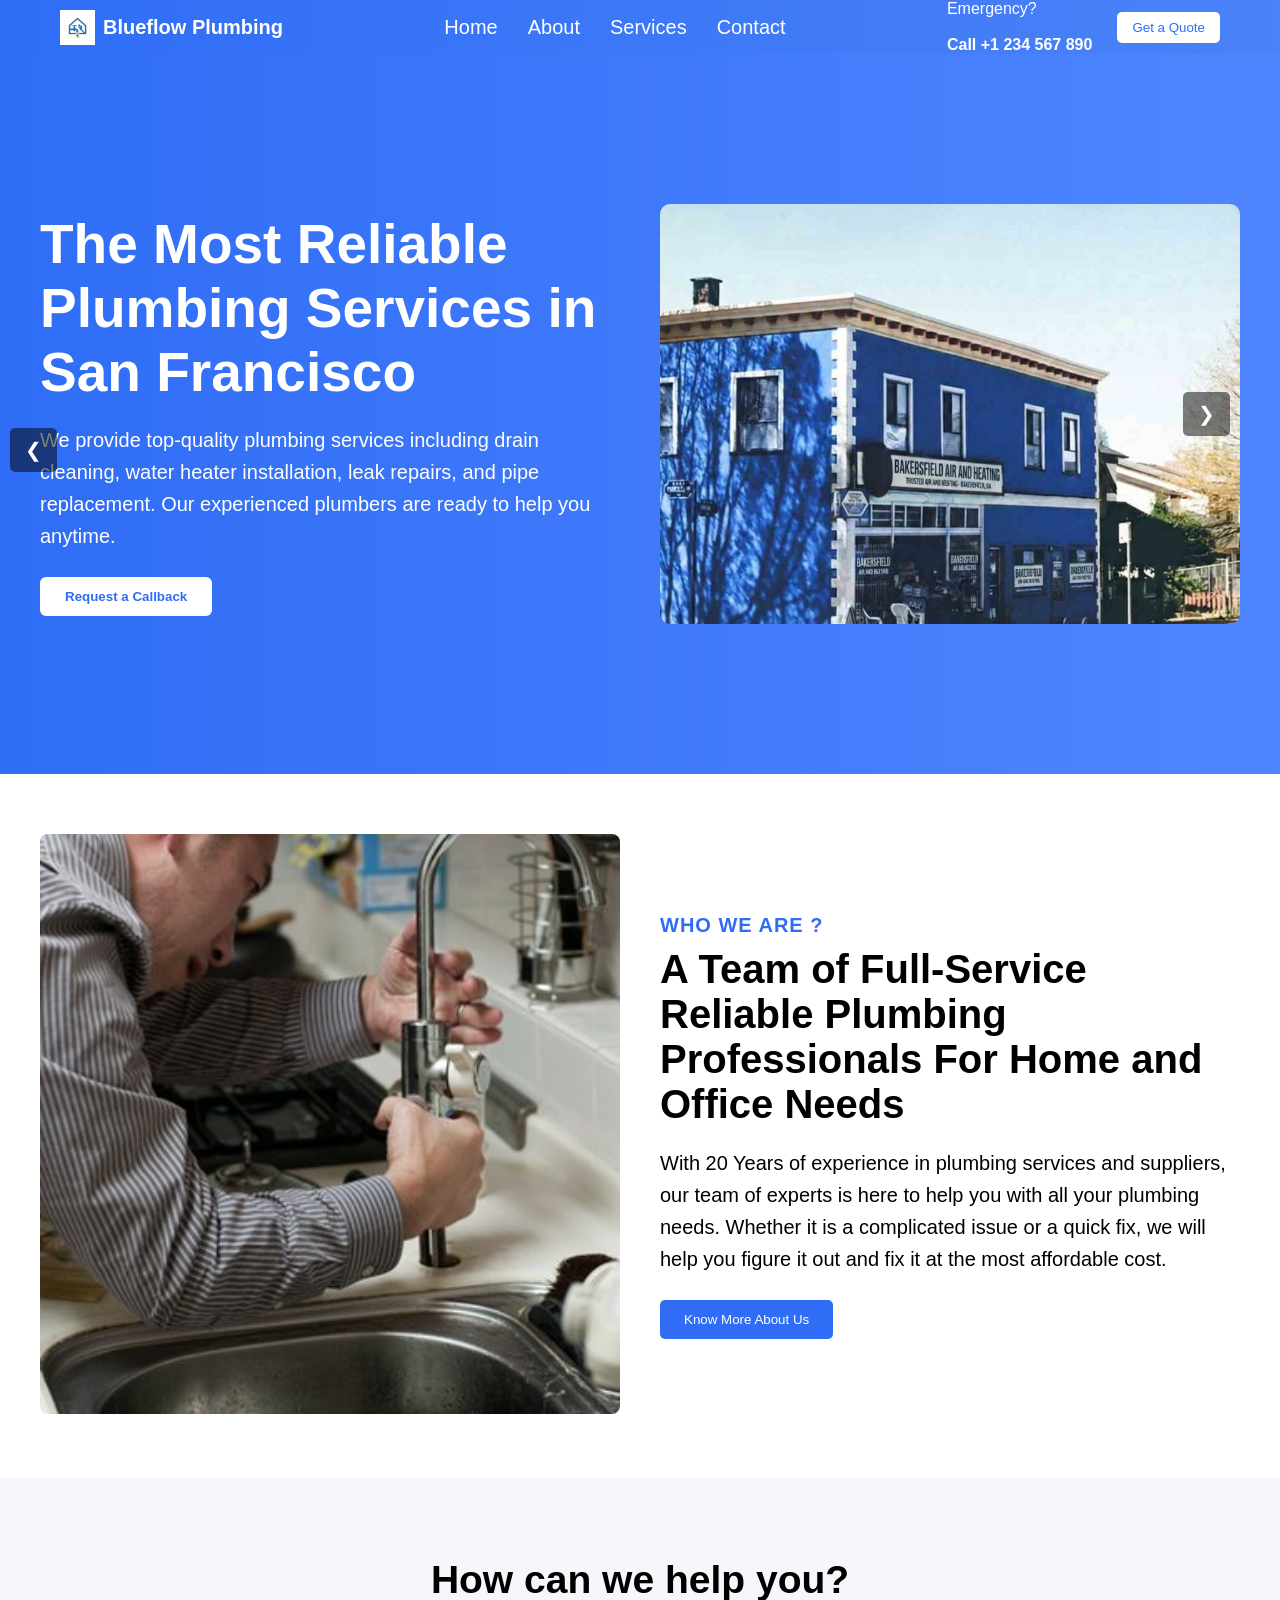
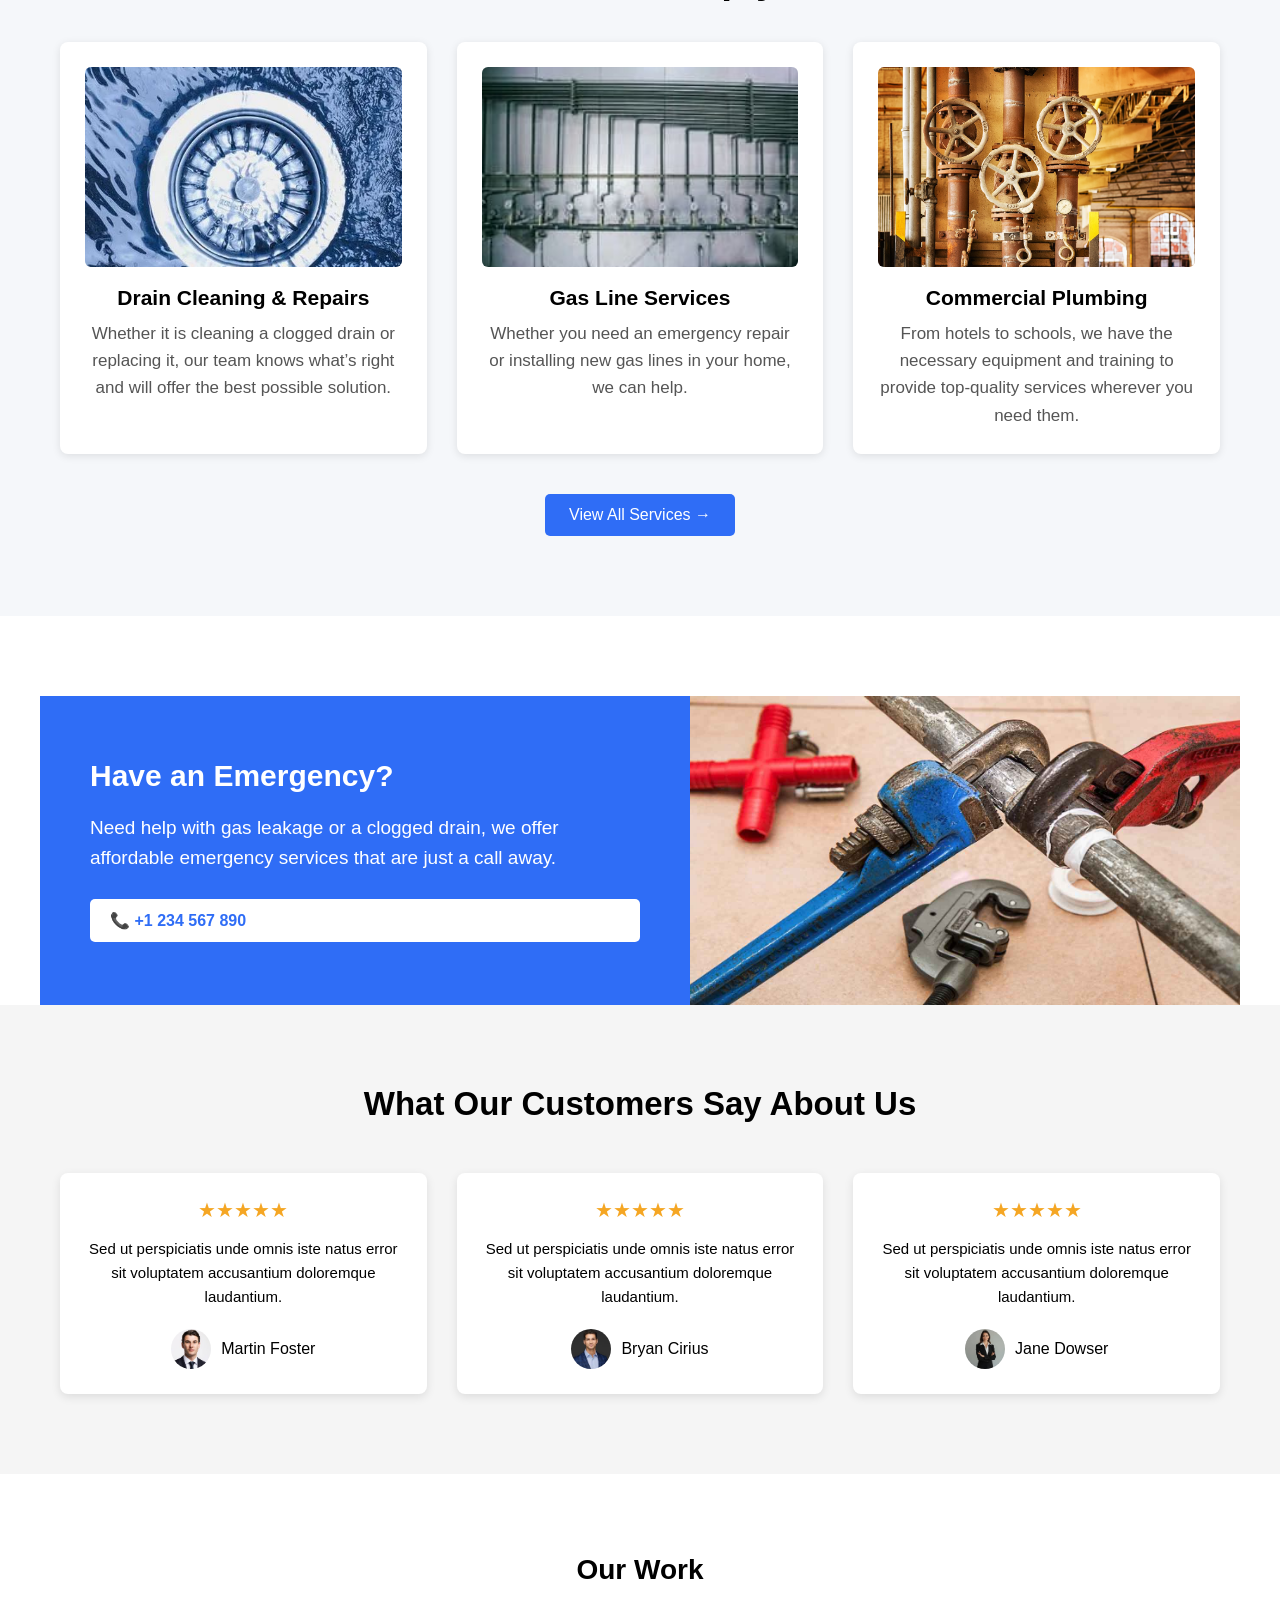
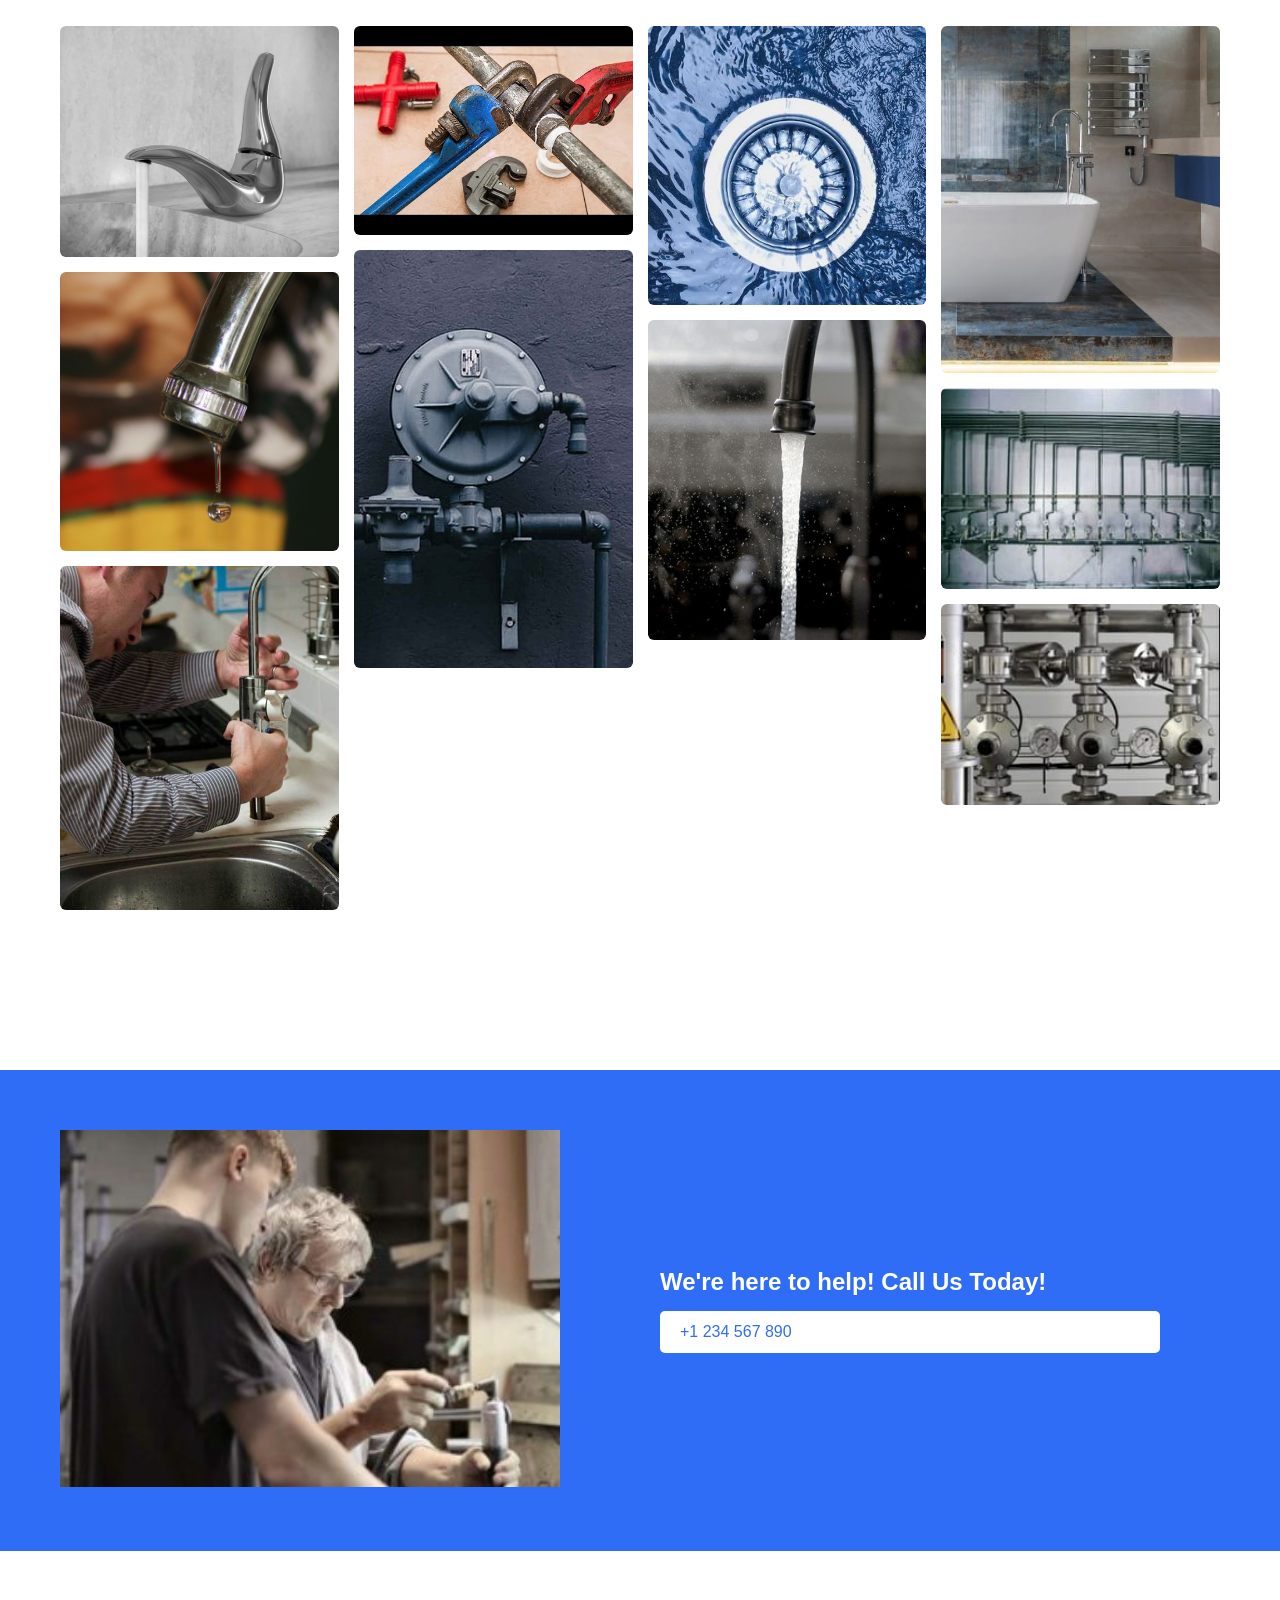
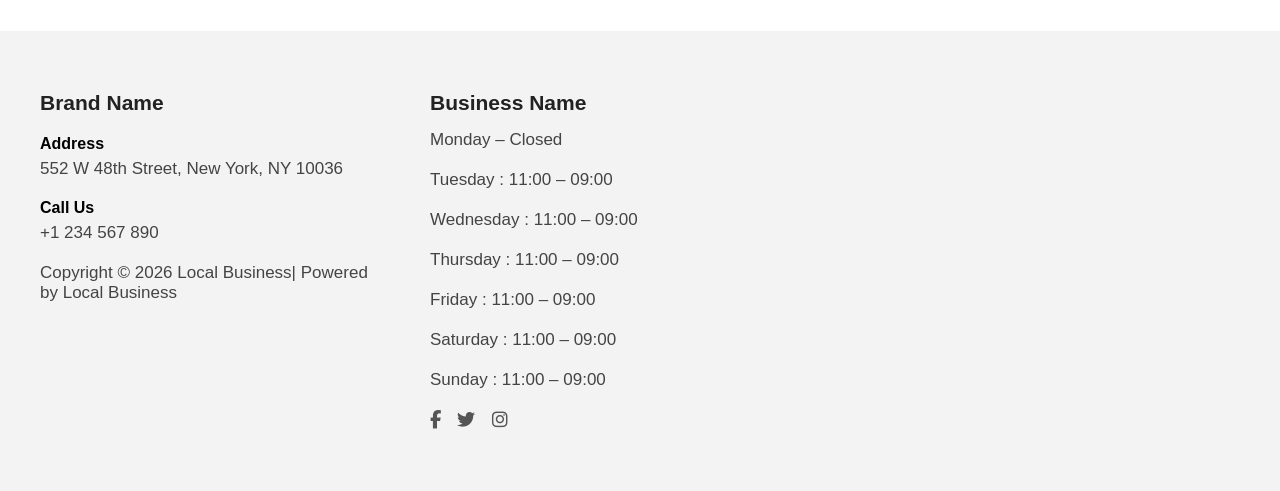
==== commit f49857f3: "Update index.html" ====
--- a/index.html
+++ b/index.html
@@ -4,7 +4,7 @@
     <meta charset="UTF-8">
     <meta name="viewport" content="width=device-width, initial-scale=1.0">
     <title>Plumbing Website</title>
-    <link rel="stylesheet" href="css/style.css">
+    <link rel="stylesheet" href="style.css">
     <link rel="stylesheet" href="https://cdnjs.cloudflare.com/ajax/libs/font-awesome/6.5.0/css/all.min.css">
 </head>
 <body>
@@ -285,7 +285,7 @@
     <span class="close">&times;</span>
     <img class="popup_content" id="popupImg">
 </div>
-<script src="js/script.js"></script>
+<script src="script.js"></script>
 </body>
 </html>
 
--- a/style.css
+++ b/style.css
@@ -0,0 +1,846 @@
+*{
+    margin:0;
+    padding:0;
+    box-sizing:border-box;
+    font-family: Arial, sans-serif;
+}
+.global_container{
+max-width:1200px;
+margin:auto;
+padding:0 20px;
+width:100%;
+}
+.header{
+background: linear-gradient(to right,#2f6df6,#4a82f7);
+color:white;
+
+}
+.header .global_container{
+display:flex;
+align-items:center;
+justify-content:space-between;
+}
+.logo{
+display:flex;
+align-items:center;
+gap:8px;
+}
+
+.logo img{
+height:35px;
+}
+
+.brand_name{
+font-size:20px;
+font-weight:bold;
+}
+
+.nav{
+display:flex;
+gap:30px;
+}
+
+.nav a{
+text-decoration:none;
+color:white;
+font-size:20px;
+}
+
+.right_section{
+display:flex;
+align-items:center;
+gap:25px;
+}
+
+.emergency{
+display:flex;
+flex-direction:column;
+}
+
+.quote_btn{
+padding:8px 15px;
+background:white;
+color:#2f6df6;
+border:none;
+border-radius:5px;
+}
+.hero{
+display:flex;
+align-items:center;
+justify-content:space-between;
+padding:60px 40px;
+background:linear-gradient(to right,#2f6df6,#4f86ff);
+color:white;
+min-height:80vh;
+}
+.hero_left{
+flex:1;
+padding-right:40px;
+}
+
+.hero_left h1{
+font-size:55px;
+margin-bottom:20px;
+}
+
+.hero_left p{
+font-size:20px;
+margin-bottom:25px;
+line-height:1.6;
+}
+
+.hero_btn{
+padding:12px 25px;
+background:white;
+color:#2f6df6;
+border:none;
+border-radius:6px;
+font-weight:bold;
+cursor:pointer;
+}
+.hero_right{
+flex:1;
+display:flex;
+align-items:center;
+justify-content:center;
+}
+.slider{
+position:relative;
+width:100%;
+height:420px;
+overflow:hidden;
+}
+.slide{
+position:absolute;
+top:0;
+left:0;
+width:100%;
+height:100%;
+object-fit:cover;
+opacity:0;
+transition:opacity 0.8s ease;
+border-radius:10px;
+}
+.slide.active{
+opacity:1;
+}
+.slide_text{
+display:none;
+}
+.slide_text.active{
+display:block;
+}
+.prev{
+position:absolute;
+left:-10px;
+top:50%;
+transform:translateY(-50%);
+background:rgba(0,0,0,0.5);
+color:white;
+border:none;
+padding:10px 15px;
+font-size:20px;
+cursor:pointer;
+border-radius:5px;
+}
+
+.next{
+position:absolute;
+right:20px;
+top:50%;
+transform:translateY(-50%);
+background:rgba(0,0,0,0.5);
+color:white;
+border:none;
+padding:10px 15px;
+font-size:20px;
+cursor:pointer;
+border-radius:5px;
+}
+
+.prev{
+left:10px;
+}
+
+.next{
+right:10px;
+}
+
+.prev:hover,
+.next:hover{
+background:rgba(0,0,0,0.7);
+}
+.about{
+    display: flex;
+    align-items: center;
+    justify-content: space-between;
+    padding: 60px 40px;
+    gap: 40px;
+}
+.about_image{
+    flex: 1;
+}
+.about_image img{
+    width: 100%;
+    border-radius: 8px;
+}
+.about_content{
+    flex: 1;
+}
+.about_subtitle{
+    color:#2f6df6;
+    font-size:20px;
+    margin-bottom:10px;
+    text-transform:uppercase;
+    letter-spacing:1px;
+}
+.about_content h2{
+    font-size: 40px;
+    margin-bottom: 20px;
+}
+.about_content p{
+    font-size: 20px;
+    line-height: 1.6;
+    margin-bottom: 25px;
+}
+.about_btn{
+    padding: 12px 24px;
+    background: #2f6df6;
+    color:white;
+    border: none;
+    border-radius: 5px;
+    cursor:pointer;
+}
+.about_btn:hover{
+    background: #1d55d1;
+}
+.services{
+padding:80px 40px;
+background:#f5f7fa;
+text-align:center;
+}
+.services_container{
+    max-width: 1200px;
+    margin: auto;
+    padding: 0 20px;
+}
+
+.services_title{
+font-size:39px;
+margin-bottom:40px;
+}
+
+.services_cards{
+display:flex;
+justify-content:space-between;
+gap:30px;
+margin-top: 40px;
+}
+
+.service_card{
+background:white;
+padding:25px;
+border-radius:8px;
+flex:1;
+box-shadow:0 2px 8px rgba(0,0,0,0.1);
+}
+
+.service_card img{
+width:100%;
+height:200px;
+object-fit:cover;
+border-radius:6px;
+margin-bottom:15px;
+}
+
+.service_card h3{
+font-size:21px;
+margin-bottom:10px;
+}
+
+.service_card p{
+font-size:17px;
+line-height:1.6;
+color:#555;
+}
+.services_btn{
+margin-top:40px;
+text-align:center;
+}
+
+.view_services_btn{
+background:#2f6df6;
+color:white;
+padding:12px 24px;
+text-decoration:none;
+border-radius:5px;
+font-size:16px;
+display:inline-block;
+}
+
+.view_services_btn:hover{
+background:#1d55d1;
+}
+.emergency_section{
+margin-top:80px;
+}
+
+.emergency_container{
+max-width:1200px;
+margin:auto;
+display:flex;
+align-items:stretch;
+}
+
+.emergency_left{
+flex:1;
+background:#2f6df6;
+color:white;
+padding:60px 50px;
+display:flex;
+flex-direction:column;
+justify-content:center;
+}
+
+.emergency_left h2{
+font-size:30px;
+margin-bottom:20px;
+}
+
+.emergency_left p{
+font-size:19px;
+line-height:1.6;
+margin-bottom:25px;
+}
+
+.emergency_btn{
+background:white;
+color:#2f6df6;
+padding:12px 20px;
+text-decoration:none;
+border-radius:5px;
+font-weight:bold;
+}
+
+.emergency_right{
+flex:1;
+}
+
+.emergency_right img{
+width:100%;
+height:100%;
+object-fit:cover;
+display:block;
+}
+.testimonials{
+padding:80px 40px;
+background:#f5f5f5;
+text-align:center;
+}
+
+.testimonial_title{
+font-size:33px;
+margin-bottom:50px;
+}
+
+.testimonial_cards{
+display:flex;
+gap:30px;
+justify-content:center;
+}
+
+.testimonial_card{
+background:white;
+padding:25px;
+border-radius:8px;
+flex:1;
+box-shadow:0 3px 10px rgba(0,0,0,0.1);
+}
+
+.stars{
+color:#f5a623;
+font-size:20px;
+margin-bottom:15px;
+}
+
+.testimonial_card p{
+font-size:15px;
+line-height:1.6;
+margin-bottom:20px;
+}
+
+.customer{
+display:flex;
+align-items:center;
+justify-content:center;
+gap:10px;
+}
+
+.customer img{
+width:40px;
+height:40px;
+border-radius:50%;
+object-fit:cover;
+}
+.work .global_container{
+display:block;
+}
+.work{
+padding:80px 40px;
+text-align:center;
+}
+
+.work_title{
+text-align:center;
+font-size:28px;
+margin-bottom:40px;
+}
+
+.work_gallery{
+column-count:4;
+column-gap:15px;
+}
+
+.work_gallery img{
+width:100%;
+margin-bottom:15px;
+border-radius:6px;
+display:block;
+cursor:pointer;
+transition:0.3s;
+}
+.work_gallery img:hover{
+transform:scale(1.05);
+}
+.cta{
+background:#2f6df6;
+margin-top:80px;
+padding:60px 0;
+}
+
+.cta .global_container{
+display:flex;
+align-items:center;
+gap:40px;
+}
+
+.cta_image{
+flex:1;
+}
+
+.cta_image img{
+width:100%;
+height:100%;
+object-fit:cover;
+}
+
+.cta_content{
+flex:1;
+color:white;
+padding:60px;
+display:flex;
+flex-direction:column;
+justify-content:center;
+}
+
+.cta_btn{
+background:white;
+color:#2f6df6;
+padding:12px 20px;
+border-radius:5px;
+text-decoration:none;
+margin-top:15px;
+}
+.footer{
+    background:#f3f3f3;
+    padding:60px 40px;
+    margin-top:80px;
+}
+.footer_columns{
+    display:flex;
+    justify-content:space-between;
+    align-items:flex-start;
+    gap:40px;
+}
+.footer_col{
+    flex:1;
+}
+.map_col{
+    flex:1.2;
+}
+.map_iframe{
+    width:100%;
+    height:220px;
+    border:0;
+    border-radius:8px;
+}
+.footer_col h3{
+    margin-bottom:15px;
+    font-size:21px;
+    color:#222;
+}
+.footer_col p{
+    margin:6px 0;
+    font-size:17px;
+    color:#444;
+    margin-bottom:20px;
+}
+.footer strong{
+display:block;
+margin-top:20px;
+}
+
+.copyright{
+    margin-top:30px;
+    font-size:13px;
+    color:#777;
+}
+.social_icons{
+    margin-top:20px;
+}
+.social_icons a{
+    display:inline-block;
+    margin-right:12px;
+    font-size:18px;
+    color:#555;
+    transition:0.3s;
+}
+
+.social_icons a:hover{
+    color:#2f6df6;
+}
+#topBtn{
+position:fixed;
+bottom:20px;
+right:20px;
+padding:10px 15px;
+background:#2f6df6;
+color:white;
+border:none;
+border-radius:5px;
+cursor:pointer;
+display:none;
+font-size:18px;
+}
+.popup{
+display:none;
+position:fixed;
+z-index:999;
+left:0;
+top:0;
+width:100%;
+height:100%;
+background:rgba(0,0,0,0.9);
+justify-content:center;
+align-items:center;
+}
+
+.popup_content{
+max-width:80%;
+max-height:80%;
+border-radius:8px;
+}
+
+.close{
+position:absolute;
+top:30px;
+right:40px;
+font-size:40px;
+color:white;
+cursor:pointer;
+}
+/* Tablet Responsive */
+
+@media (max-width:1024px){
+
+.global_container{
+flex-wrap:wrap;
+}
+
+.nav{
+gap:20px;
+}
+
+.right_section{
+gap:15px;
+}
+.hero{
+flex-direction:column;
+text-align:center;
+padding:60px 30px;
+}
+
+.hero_left{
+padding-right:0;
+margin-bottom:30px;
+max-width:700px;
+margin-left:auto;
+margin-right:auto;
+}
+
+.hero_left h1{
+font-size:38px;
+line-height:1.3;
+}
+
+.hero_left p{
+font-size:18px;
+}
+
+.hero_right{
+width:100%;
+}
+
+.slider{
+width:90%;
+height:350px;
+}
+
+.slide{
+position:absolute;
+width:100%;
+height:100%;
+object-fit:cover;
+border-radius: 10px;
+}
+.about{
+flex-direction:column;
+text-align:center;
+padding:60px 20px;
+}
+
+.about_left{
+margin-bottom:30px;
+}
+
+.about_left img{
+width:100%;
+height:auto;
+}
+
+.about_right{
+padding:0;
+}
+.services_cards{
+flex-wrap:wrap;
+gap:20px;
+}
+
+.service_card{
+flex:1 1 45%;
+}
+
+.emergency_container{
+flex-direction:column;
+}
+
+.emergency_left{
+text-align:center;
+padding:40px;
+}
+
+.emergency_right img{
+width:100%;
+height:auto;
+}
+.testimonial_cards{
+flex-wrap:wrap;
+gap:20px;
+}
+
+.testimonial_card{
+flex:1 1 45%;
+}
+.work_gallery{
+column-count:3;
+}
+.cta .global_container{
+flex-direction:column;
+text-align:center;
+}
+
+.cta_image{
+width:100%;
+}
+
+.cta_content{
+padding:40px;
+}
+.footer_container{
+flex-wrap:wrap;
+gap:25px;
+}
+
+.footer_col{
+width:45%;
+}
+
+.footer iframe{
+width:100%;
+height:250px;
+}
+
+}
+
+
+/* Mobile Responsive */
+
+@media (max-width:768px){
+
+.global_container{
+flex-direction:column;
+align-items:flex-start;
+gap:12px;
+width:100%;
+padding: 0 15px;
+}
+.header .global_container{
+display:flex;
+align-items:center;
+justify-content:space-between;
+}
+
+.nav{
+display:flex;
+flex-direction:row;   
+flex-wrap:wrap;       
+gap:15px;
+justify-content:center;
+}
+
+.right_section{
+display:flex;
+flex-direction:row;
+align-items:center;
+gap:15px;
+justify-content:center;
+}
+
+
+.hero{
+flex-direction:column;
+text-align:center;
+padding:50px 20px;
+}
+
+.hero_left h1{
+font-size:28px;
+line-height:1.3;
+}
+
+.hero_left p{
+font-size:15px;
+}
+
+.hero_btn{
+padding:10px 20px;
+font-size:14px;
+}
+
+.slider{
+height:250px;
+margin-top:20px;
+}
+
+.prev,
+.next{
+padding:8px 12px;
+font-size:16px;
+}
+
+.about{
+flex-direction:column;
+text-align:center;
+padding:40px 20px;
+}
+
+.about_right h2{
+font-size:26px;
+}
+
+.about_right p{
+font-size:14px;
+}
+.about_left img{
+width:100%;
+height:auto;
+}
+.services_cards{
+flex-direction:column;
+gap:20px;
+}
+.service_card{
+width:100%;
+}
+.emergency_container{
+flex-direction:column;
+}
+.emergency_left{
+text-align:center;
+padding:30px 20px;
+}
+.emergency_right img{
+width:100%;
+height:auto;
+}
+.testimonial_cards{
+flex-direction:column;
+gap:20px;
+}
+.work_gallery{
+column-count:2;
+column-gap:10px;
+}
+.cta .global_container{
+flex-direction:column;
+text-align:center;
+gap:20px;
+}
+.cta_content{
+padding:30px 20px;
+}
+.footer_container{
+flex-direction:column;
+gap:25px;
+}
+.footer_col{
+width:100%;
+}
+.footer iframe{
+width:100%;
+height:250px;
+}
+.footer_columns{
+flex-direction:column;
+gap:25px;
+}
+
+}
+
+
+
+
+
+
+
+
+
+
+
+
+
+
+
+
+
+
+
+
+
+
+
+
+
+
+
+
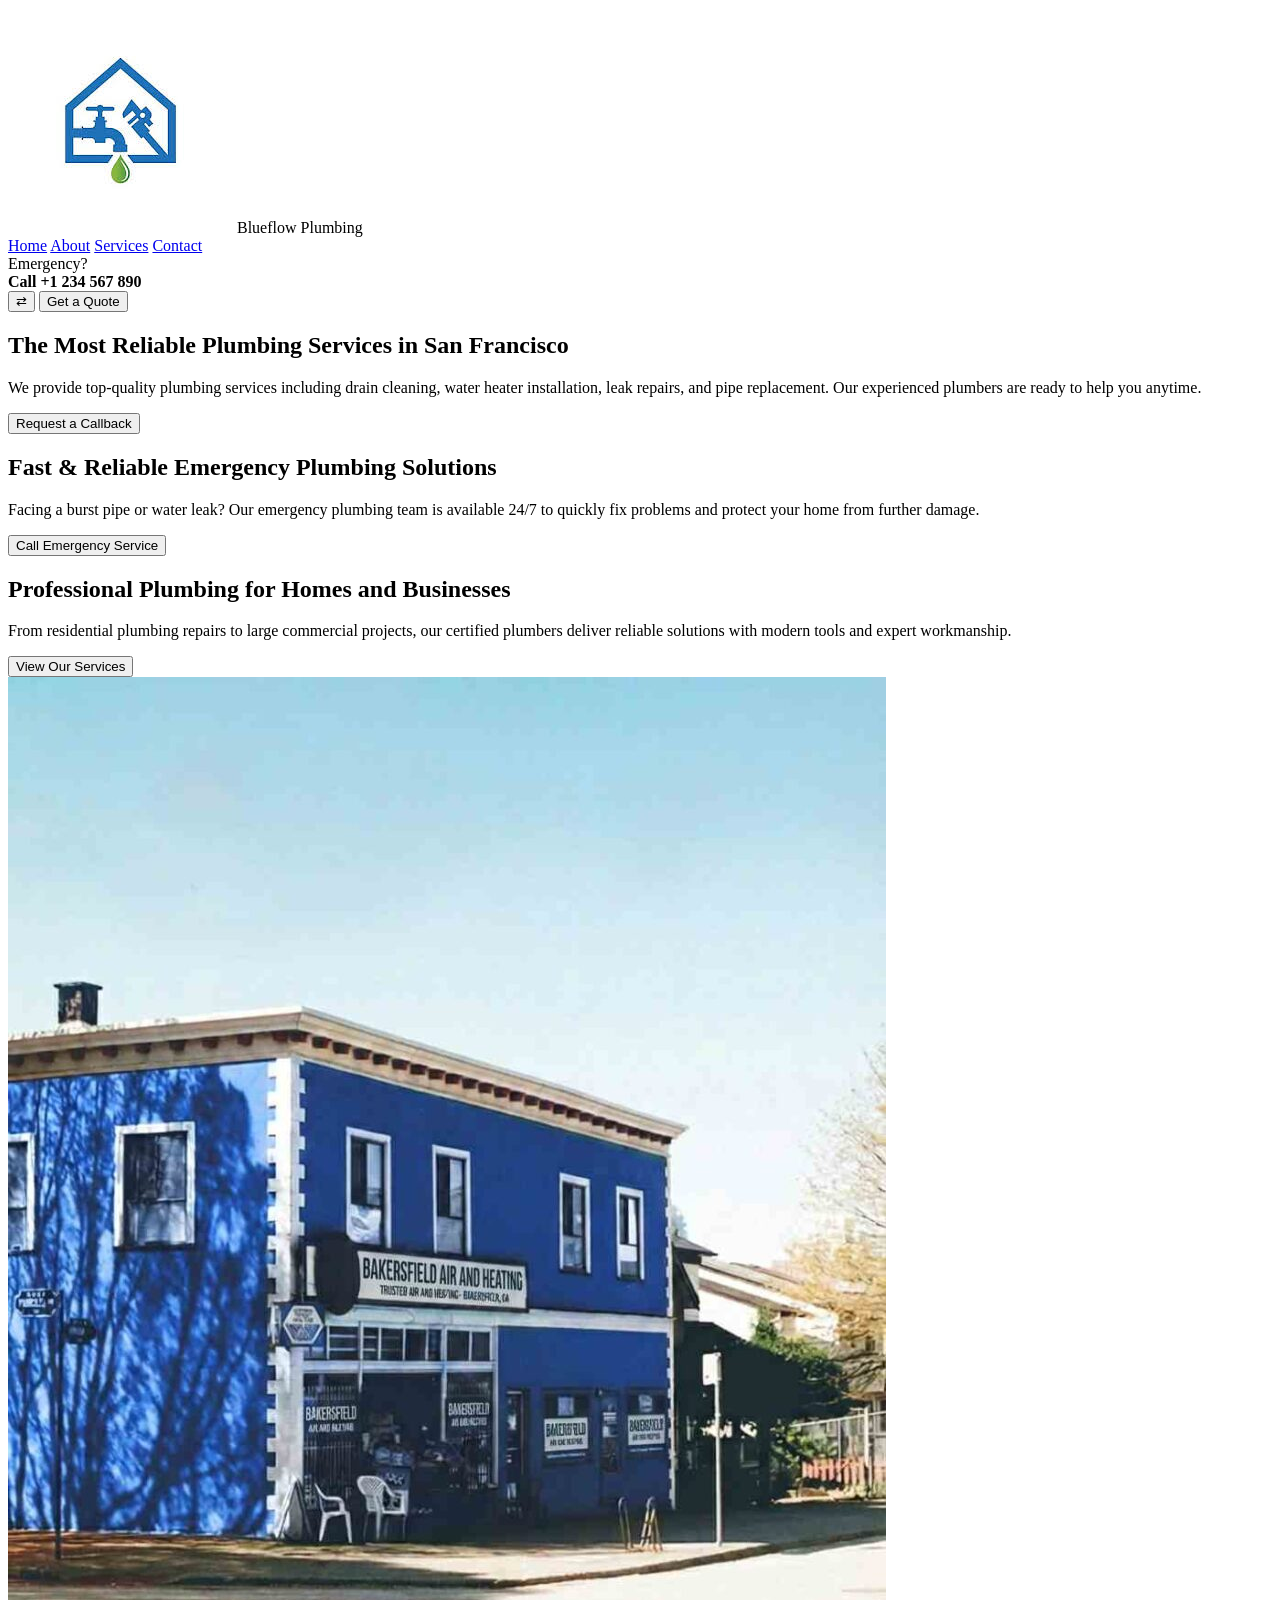
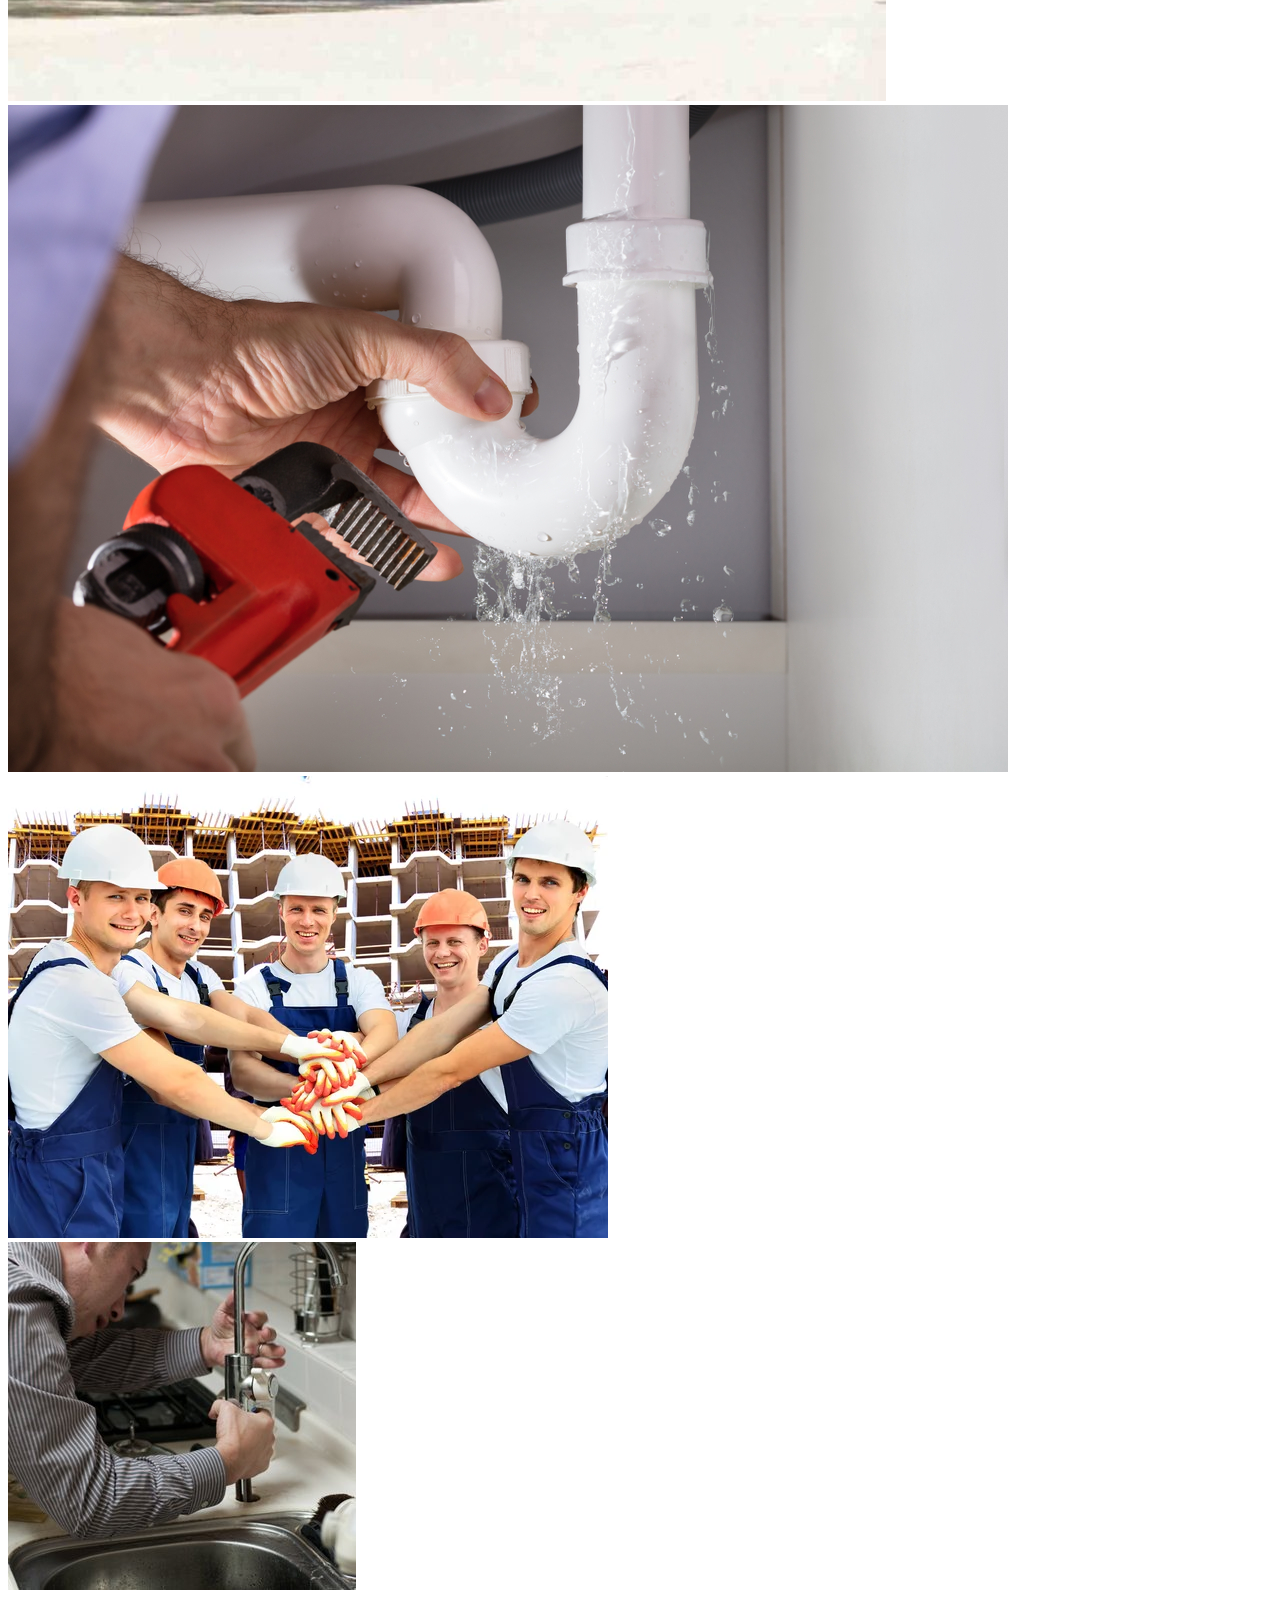
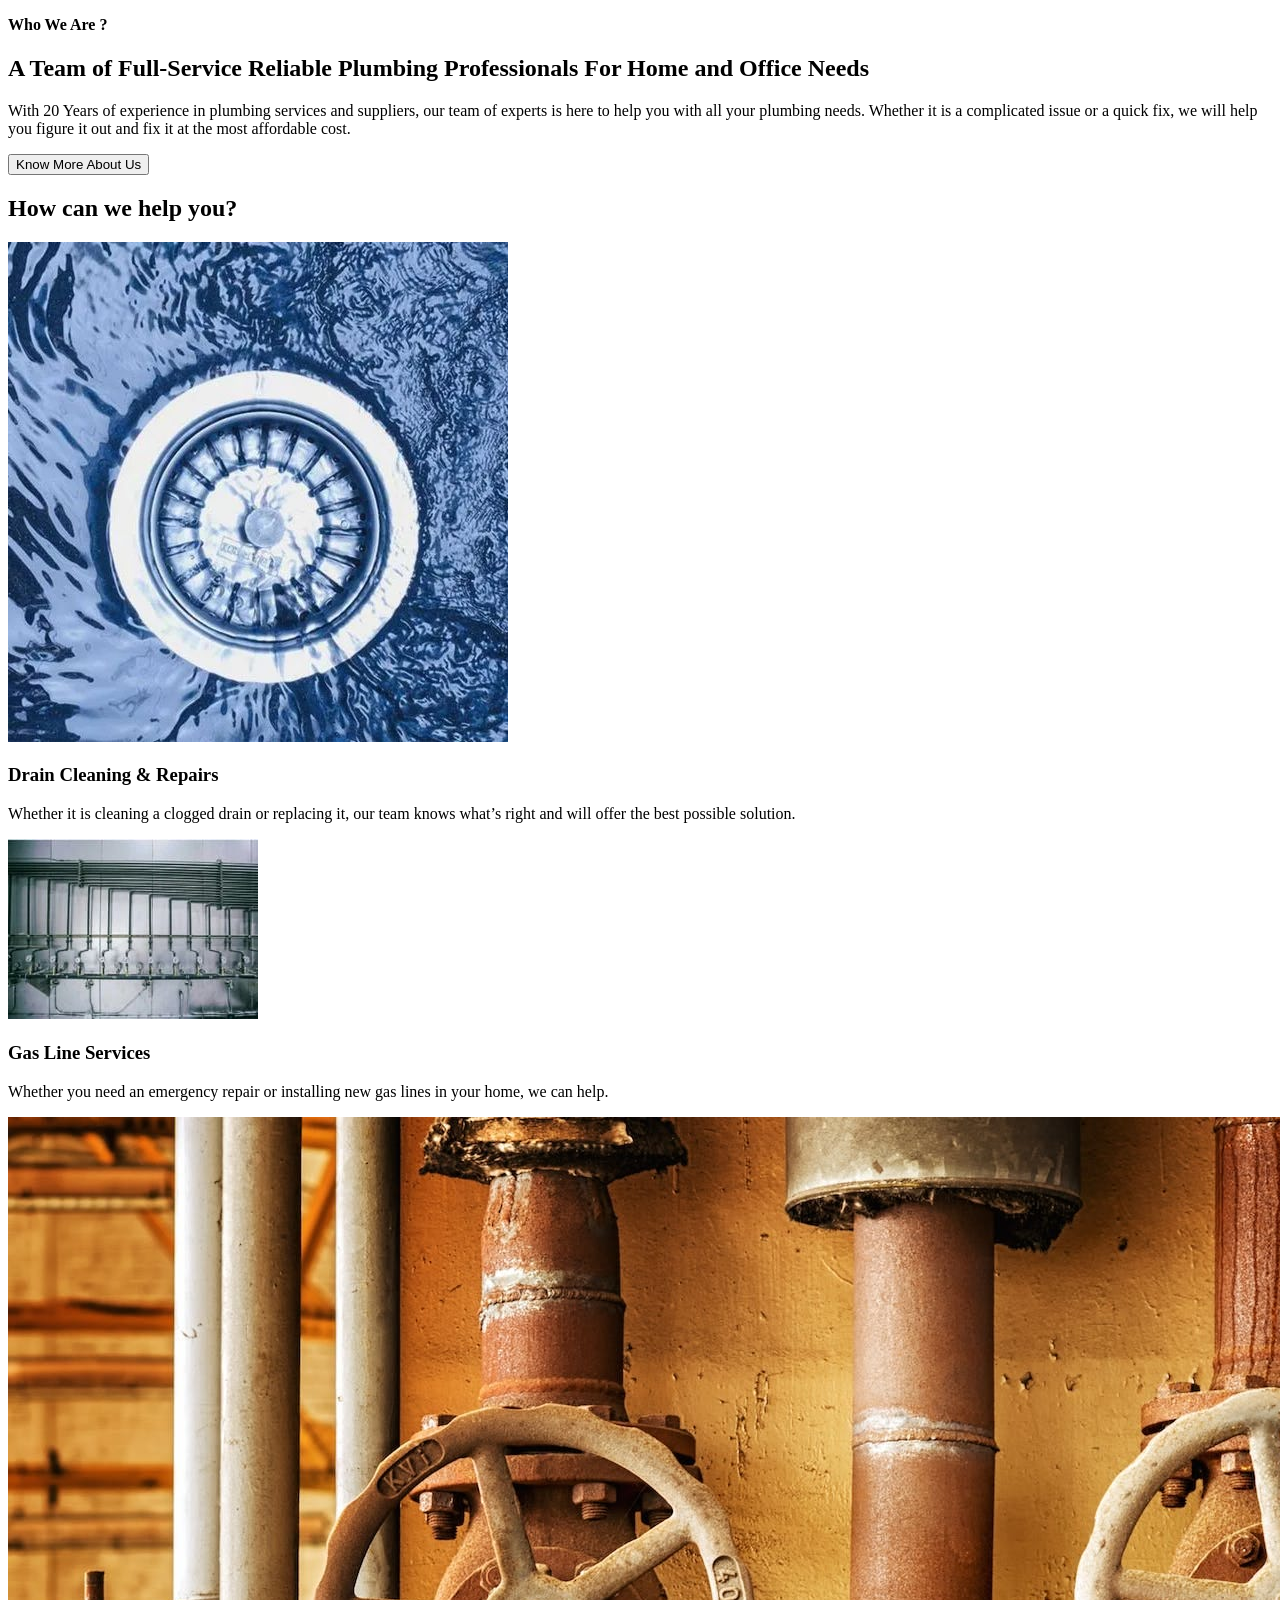
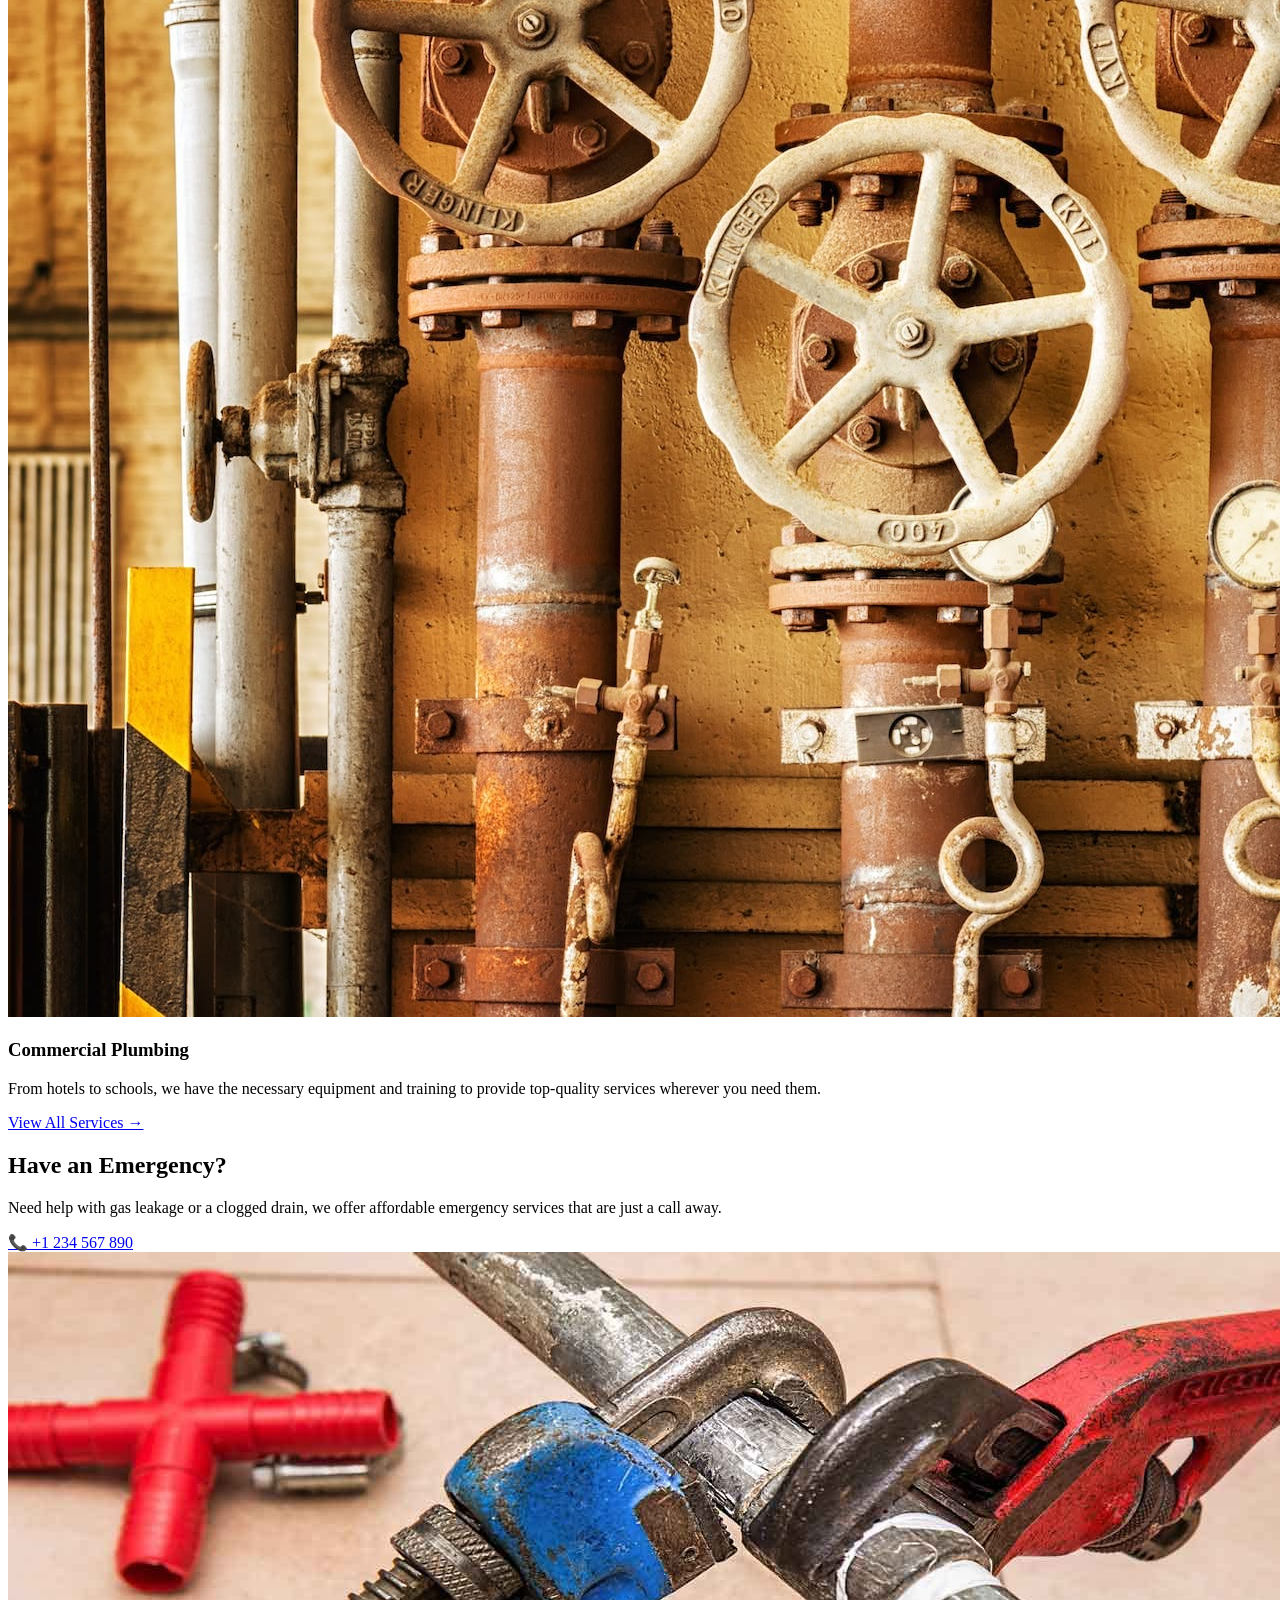
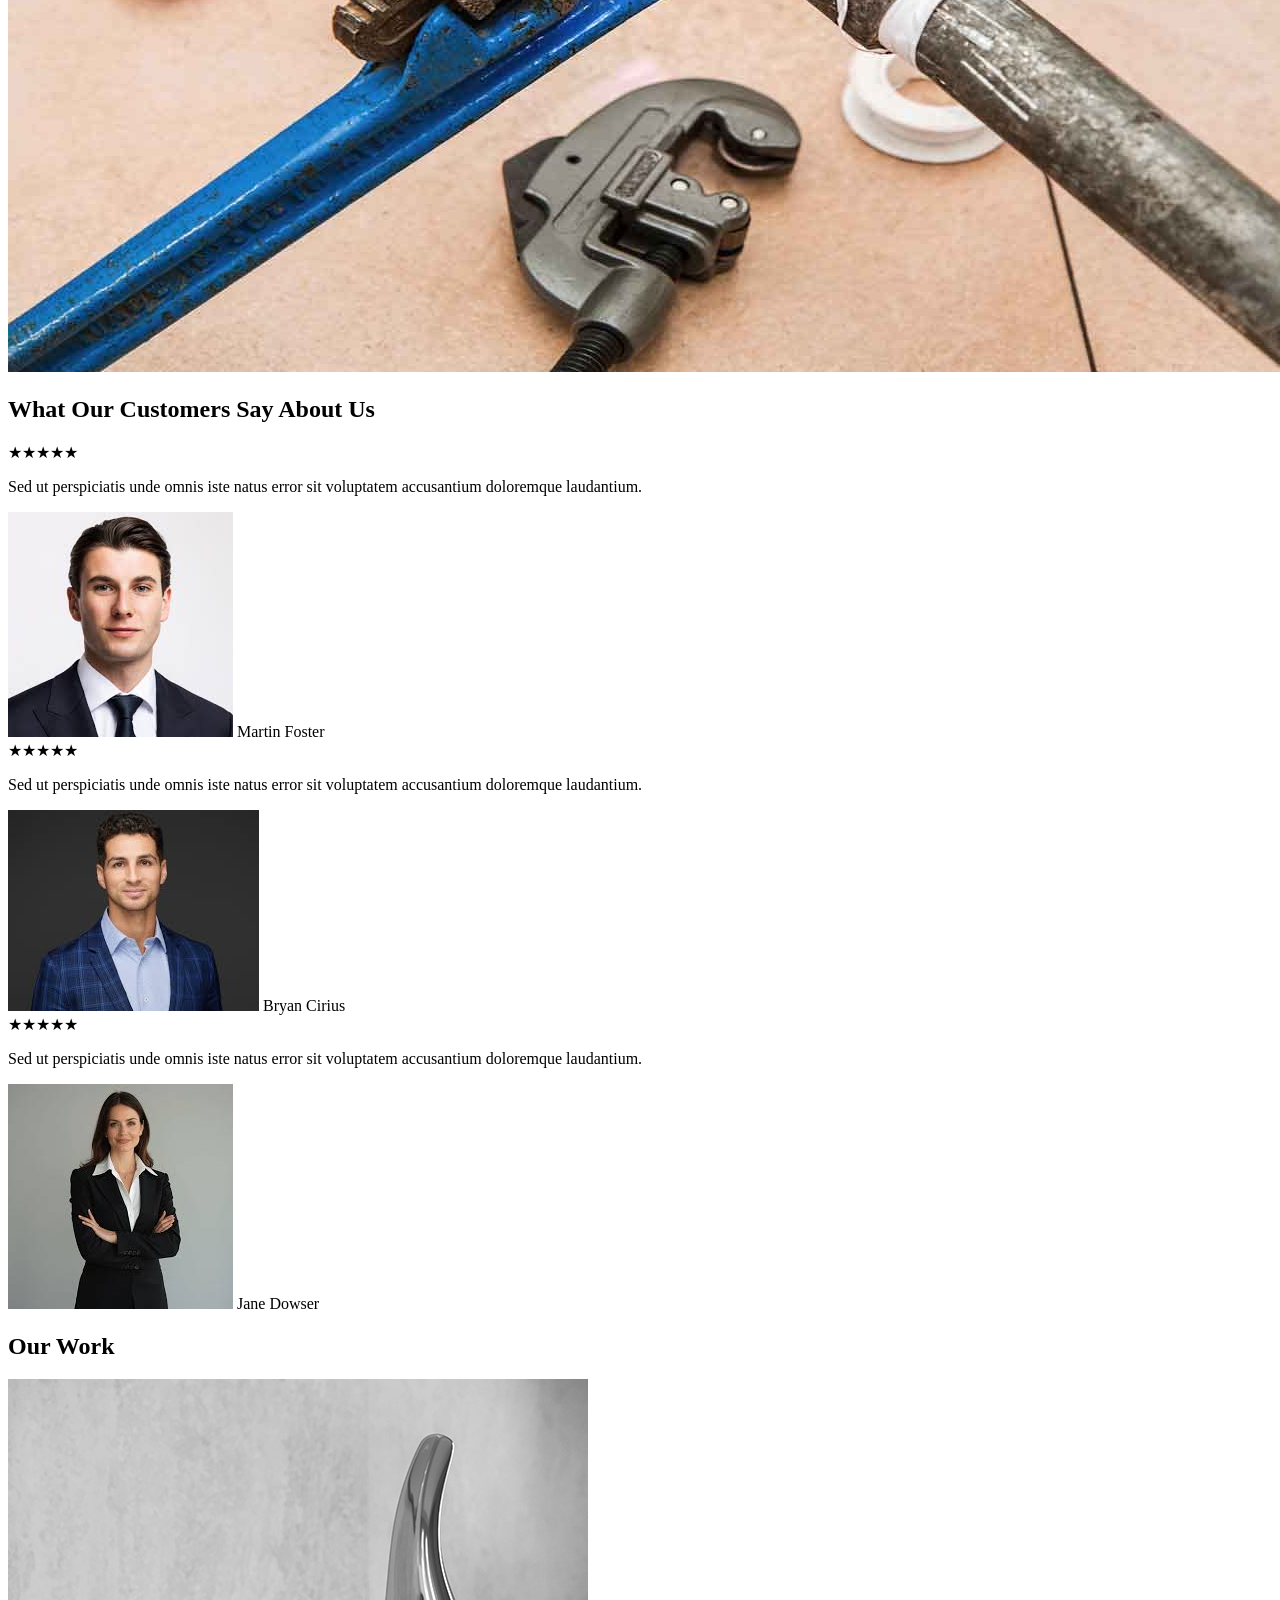
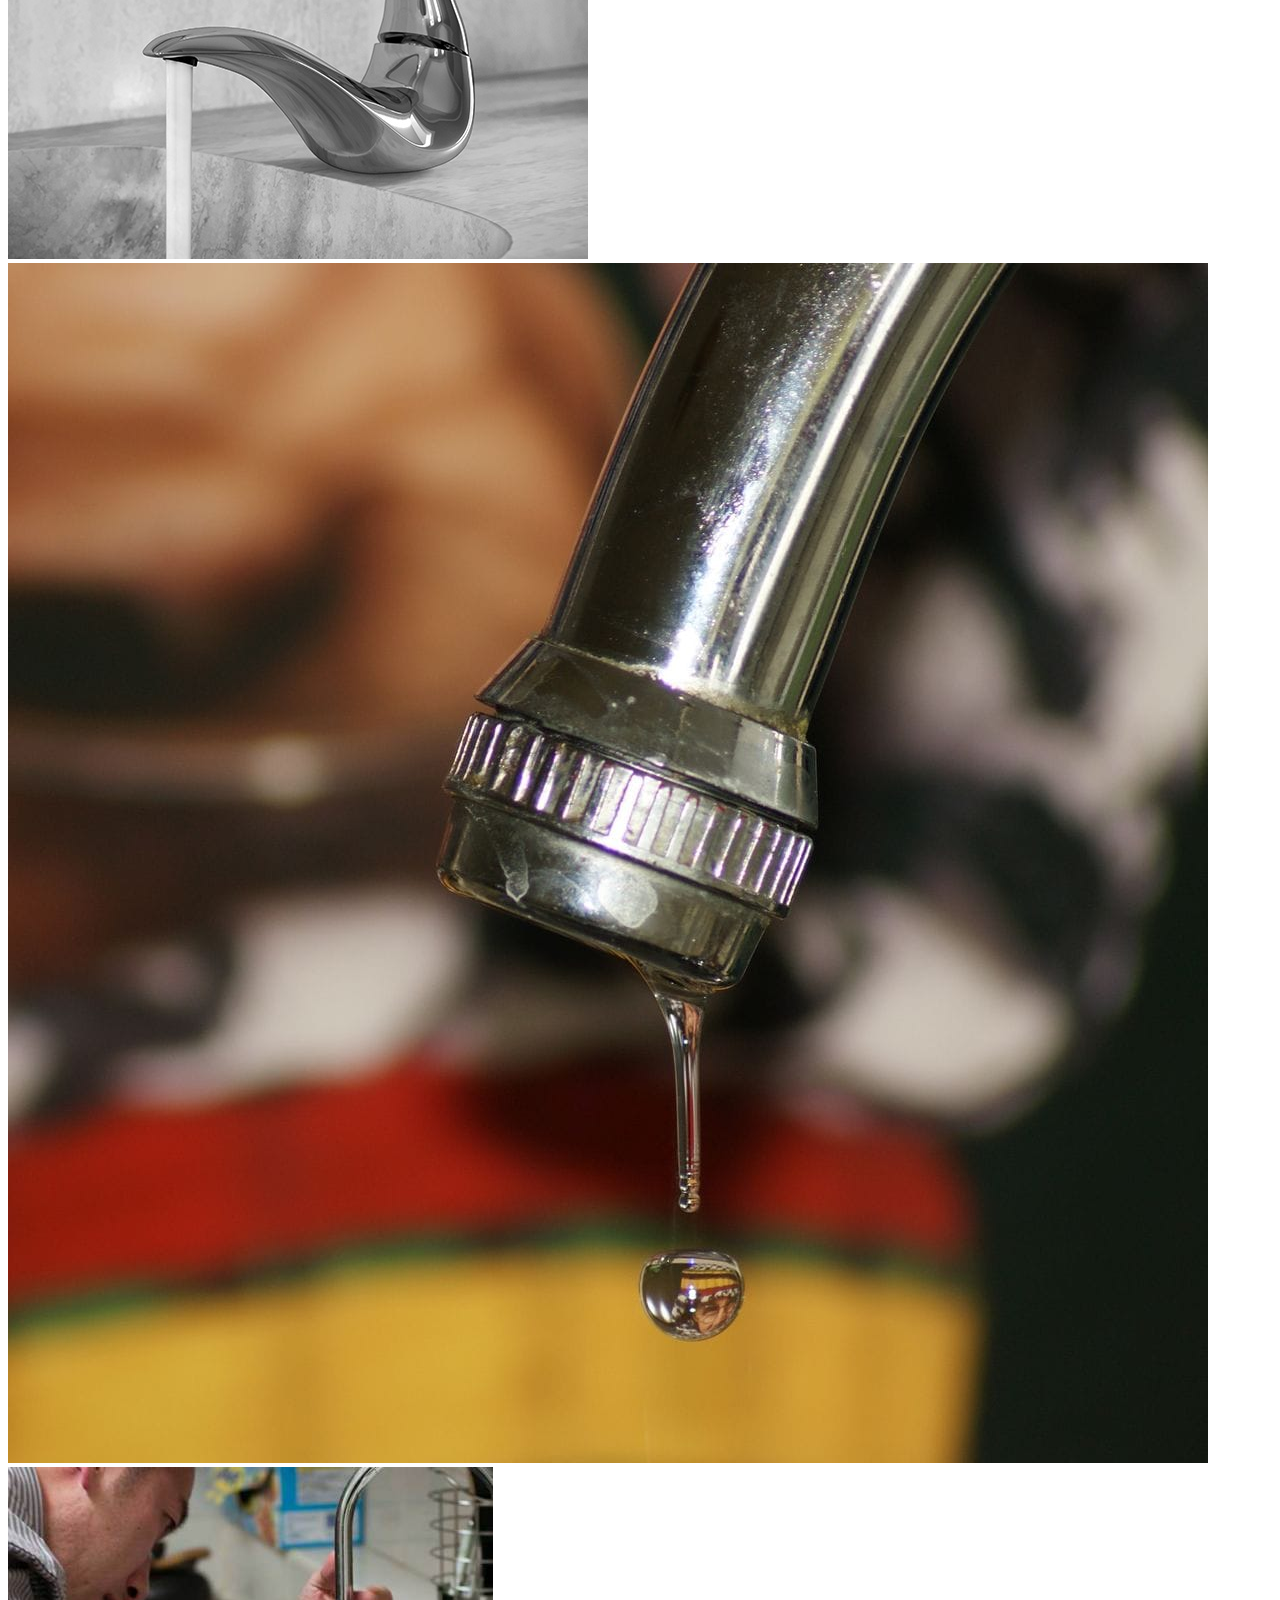
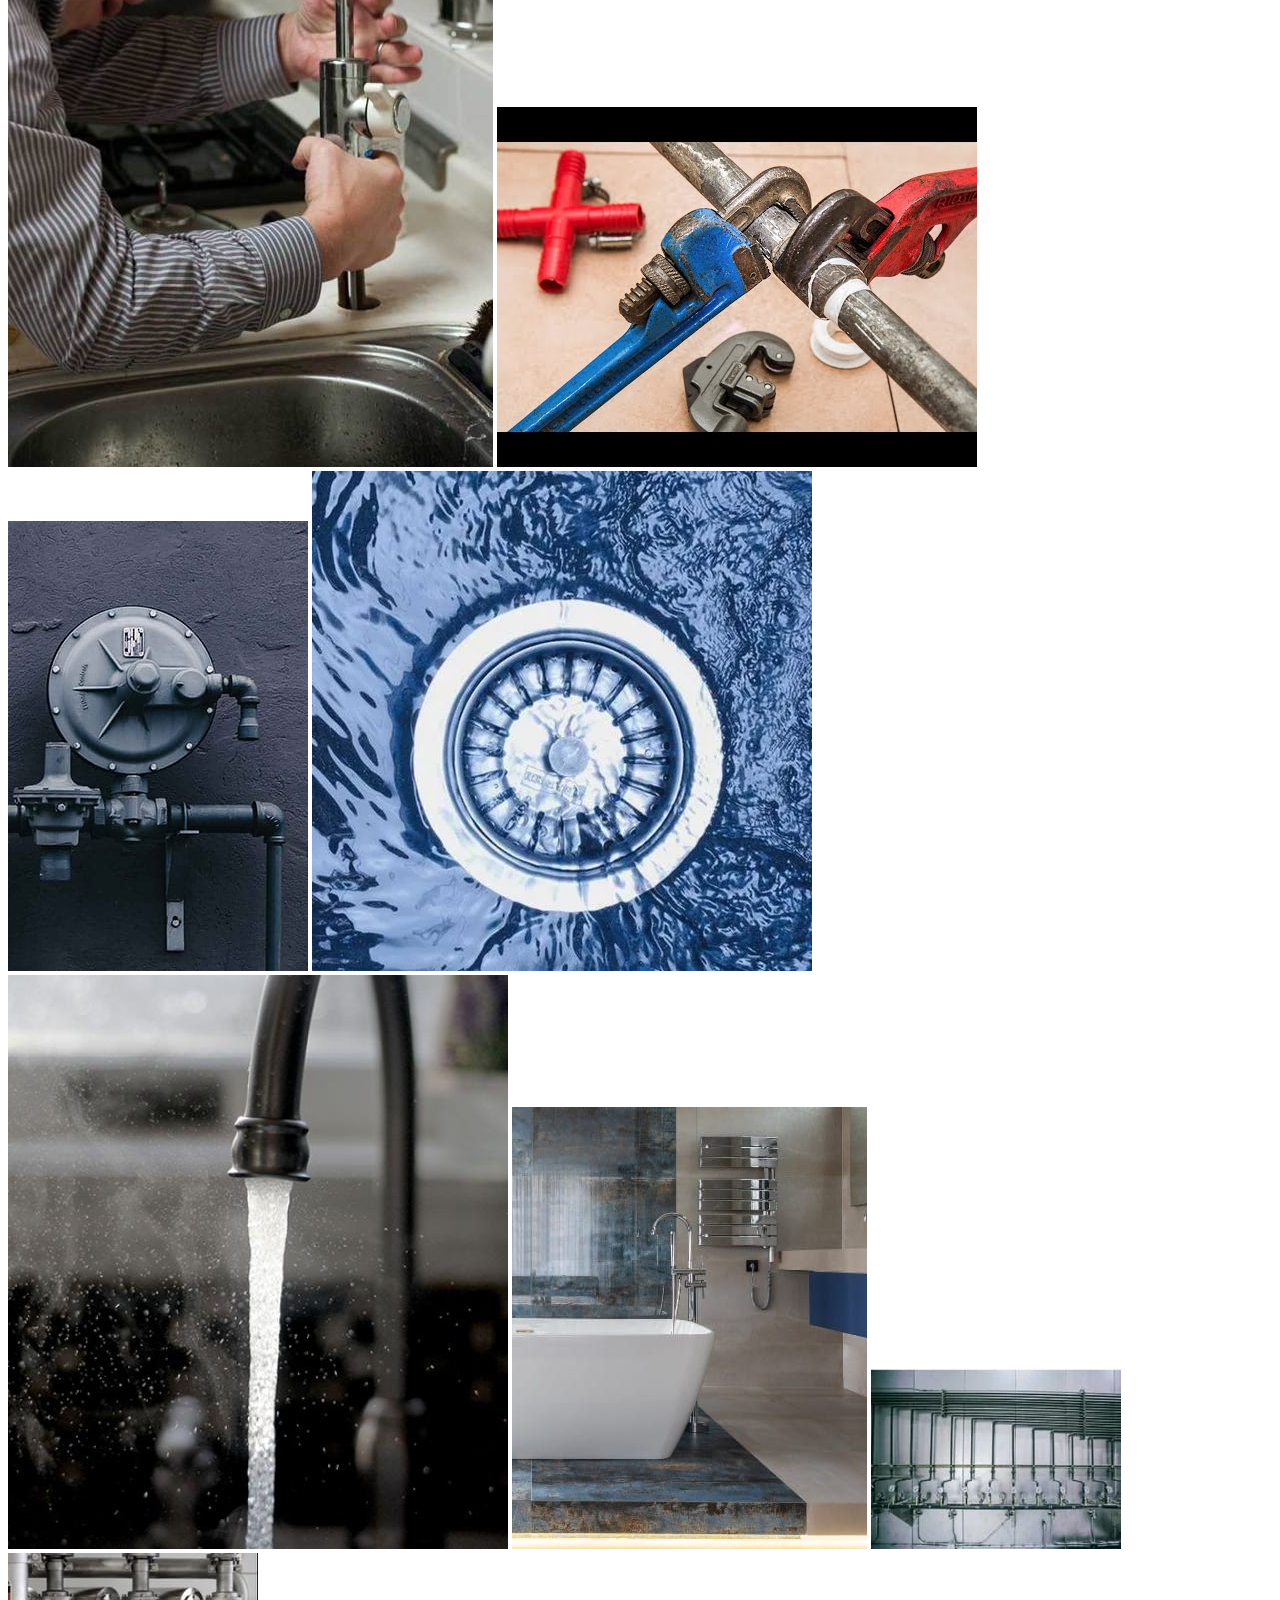
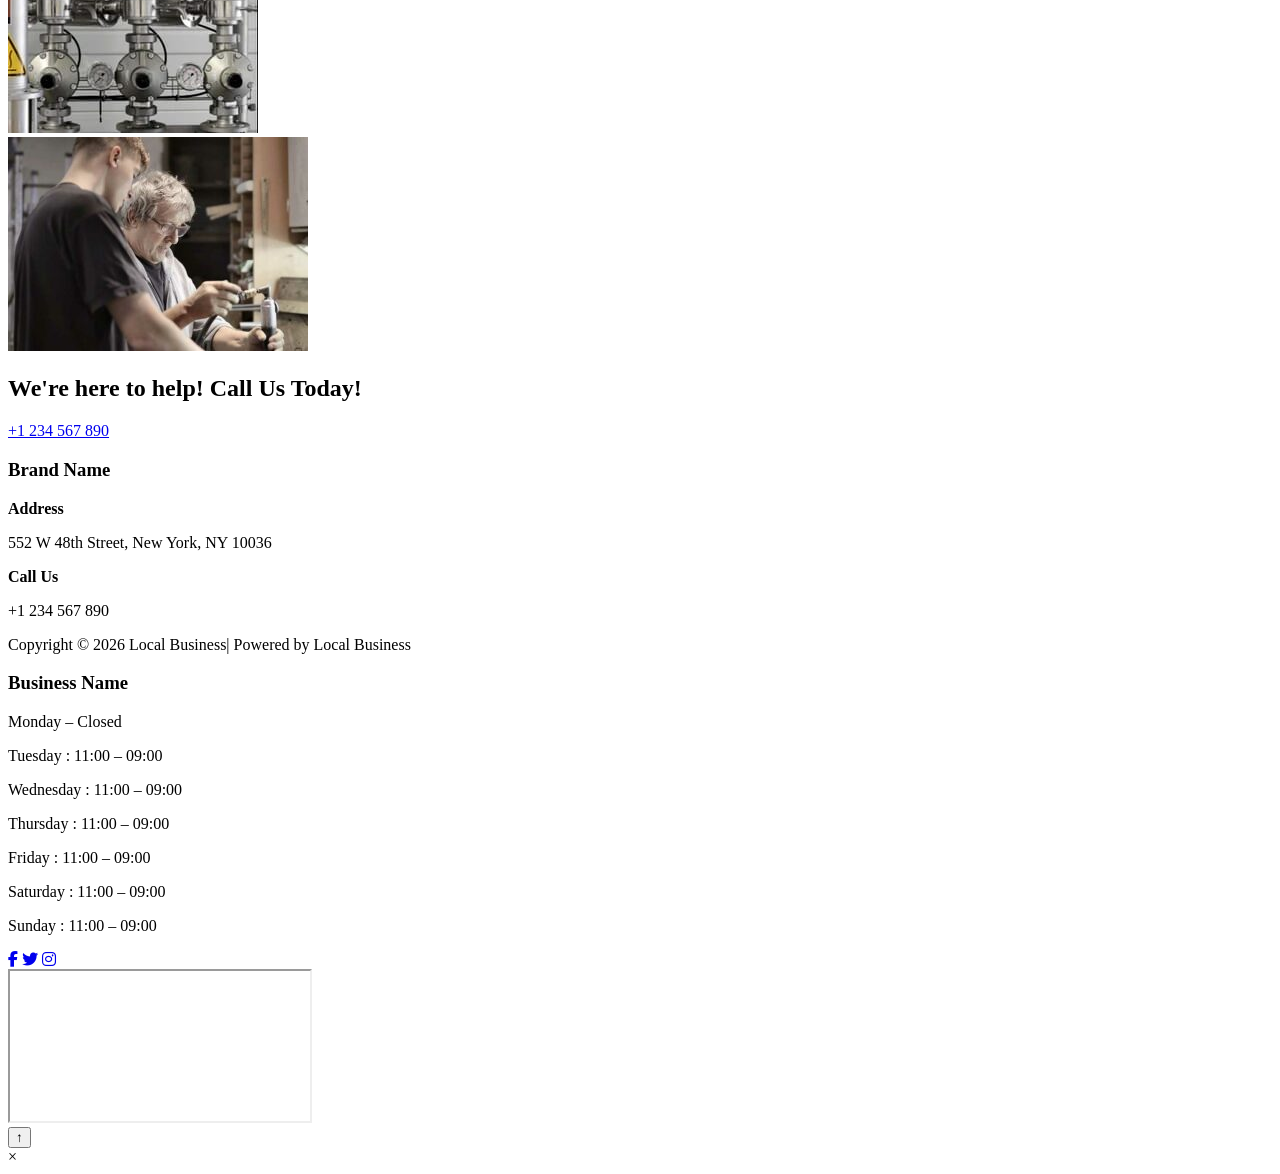
==== commit ab6d153d: "Add files via upload" ====
--- a/index.html
+++ b/index.html
@@ -1,10 +1,10 @@
 <!DOCTYPE html>
-<html>
+<html lang="en" dir="ltr">
 <head>
     <meta charset="UTF-8">
     <meta name="viewport" content="width=device-width, initial-scale=1.0">
     <title>Plumbing Website</title>
-    <link rel="stylesheet" href="style.css">
+    <link rel="stylesheet" href="css/style.css">
     <link rel="stylesheet" href="https://cdnjs.cloudflare.com/ajax/libs/font-awesome/6.5.0/css/all.min.css">
 </head>
 <body>
@@ -29,6 +29,9 @@
                 <span>Emergency?</span><br>
                 <strong>Call +1 234 567 890</strong>
             </div>
+            <button id="rtlToggle" class="rtl_btn">
+            ⇄
+            </button>
 
             <button class="quote_btn">Get a Quote</button>
         </div>
@@ -63,7 +66,7 @@
 <button class="hero_btn">View Our Services</button>
 </div>
 
-<button class="prev">❮</button>
+
 
 </div>
 
@@ -75,7 +78,7 @@
 <img src="image/hero2.jpg" class="slide">
 <img src="image/hero3.jpg" class="slide">
 
-<button class="next">❯</button>
+
 </div>
 
 </div>
@@ -285,7 +288,7 @@
     <span class="close">&times;</span>
     <img class="popup_content" id="popupImg">
 </div>
-<script src="script.js"></script>
+<script src="js/script.js"></script>
 </body>
 </html>
 
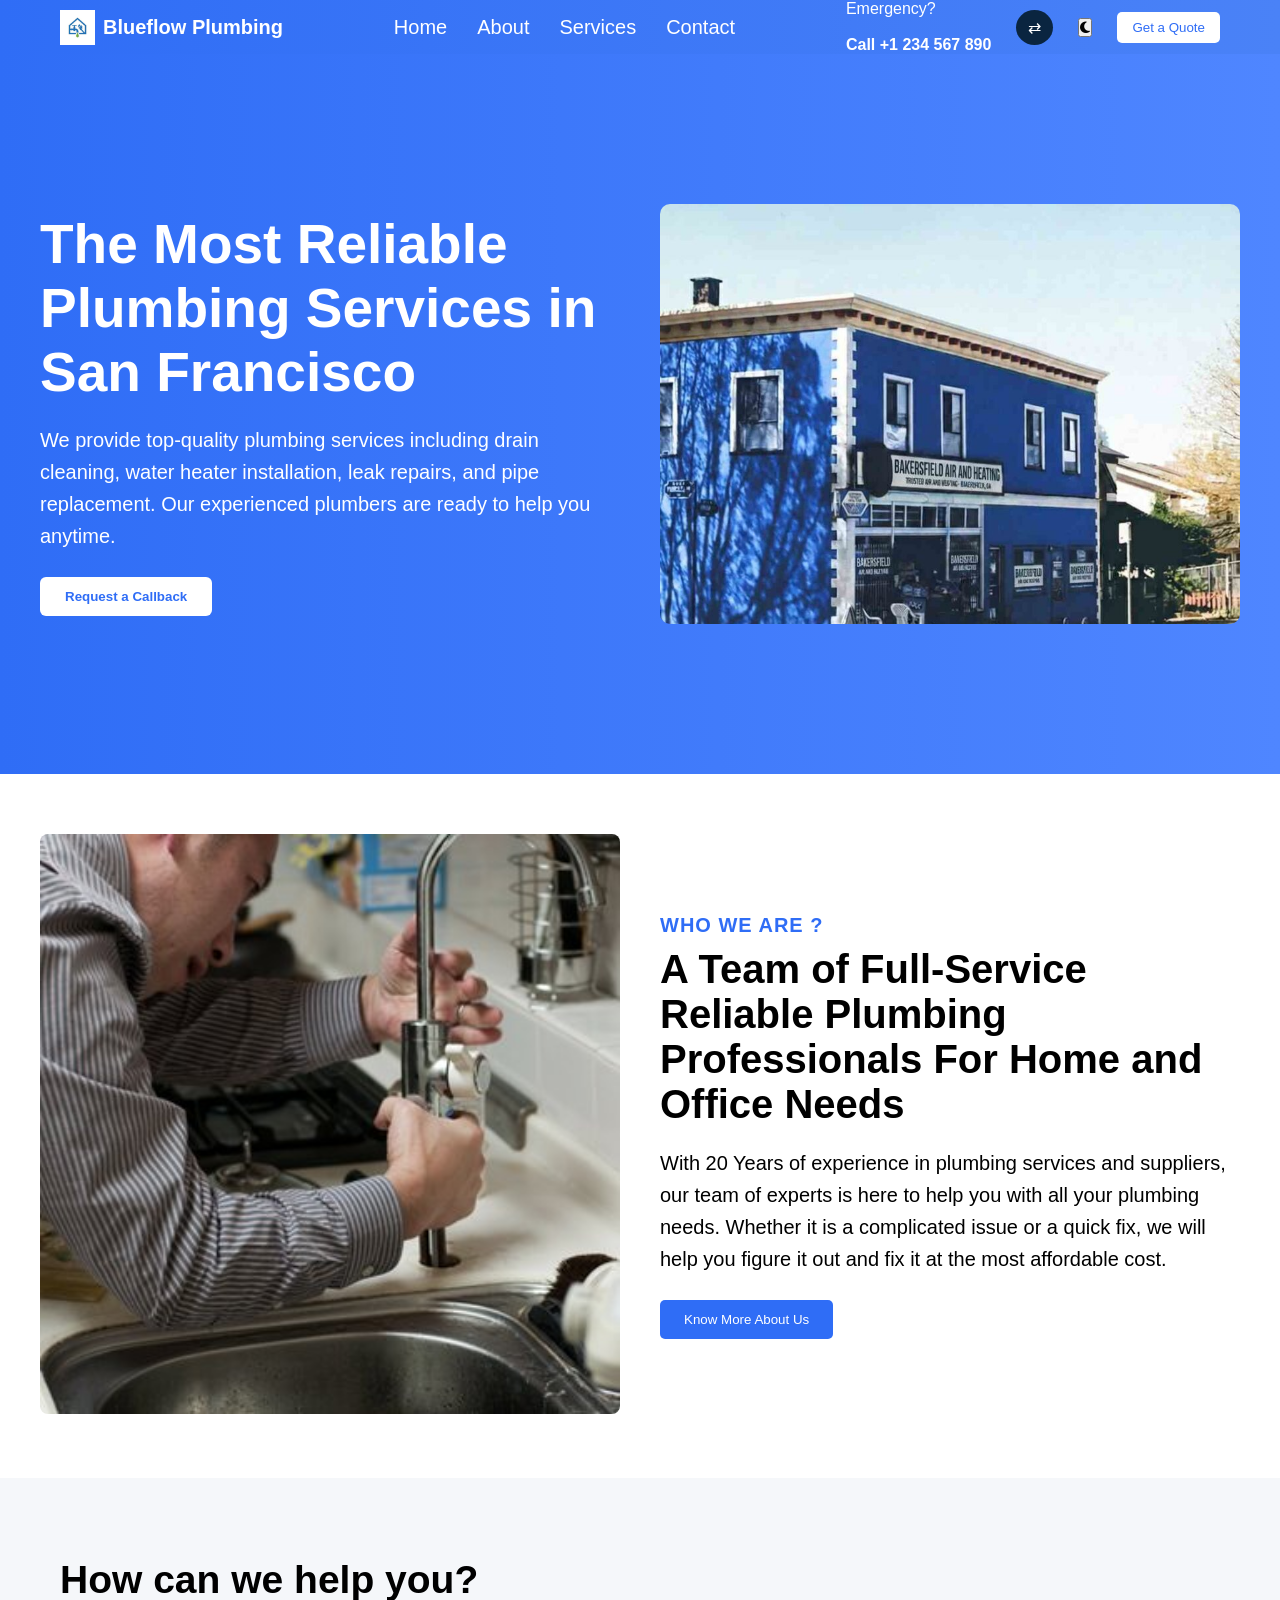
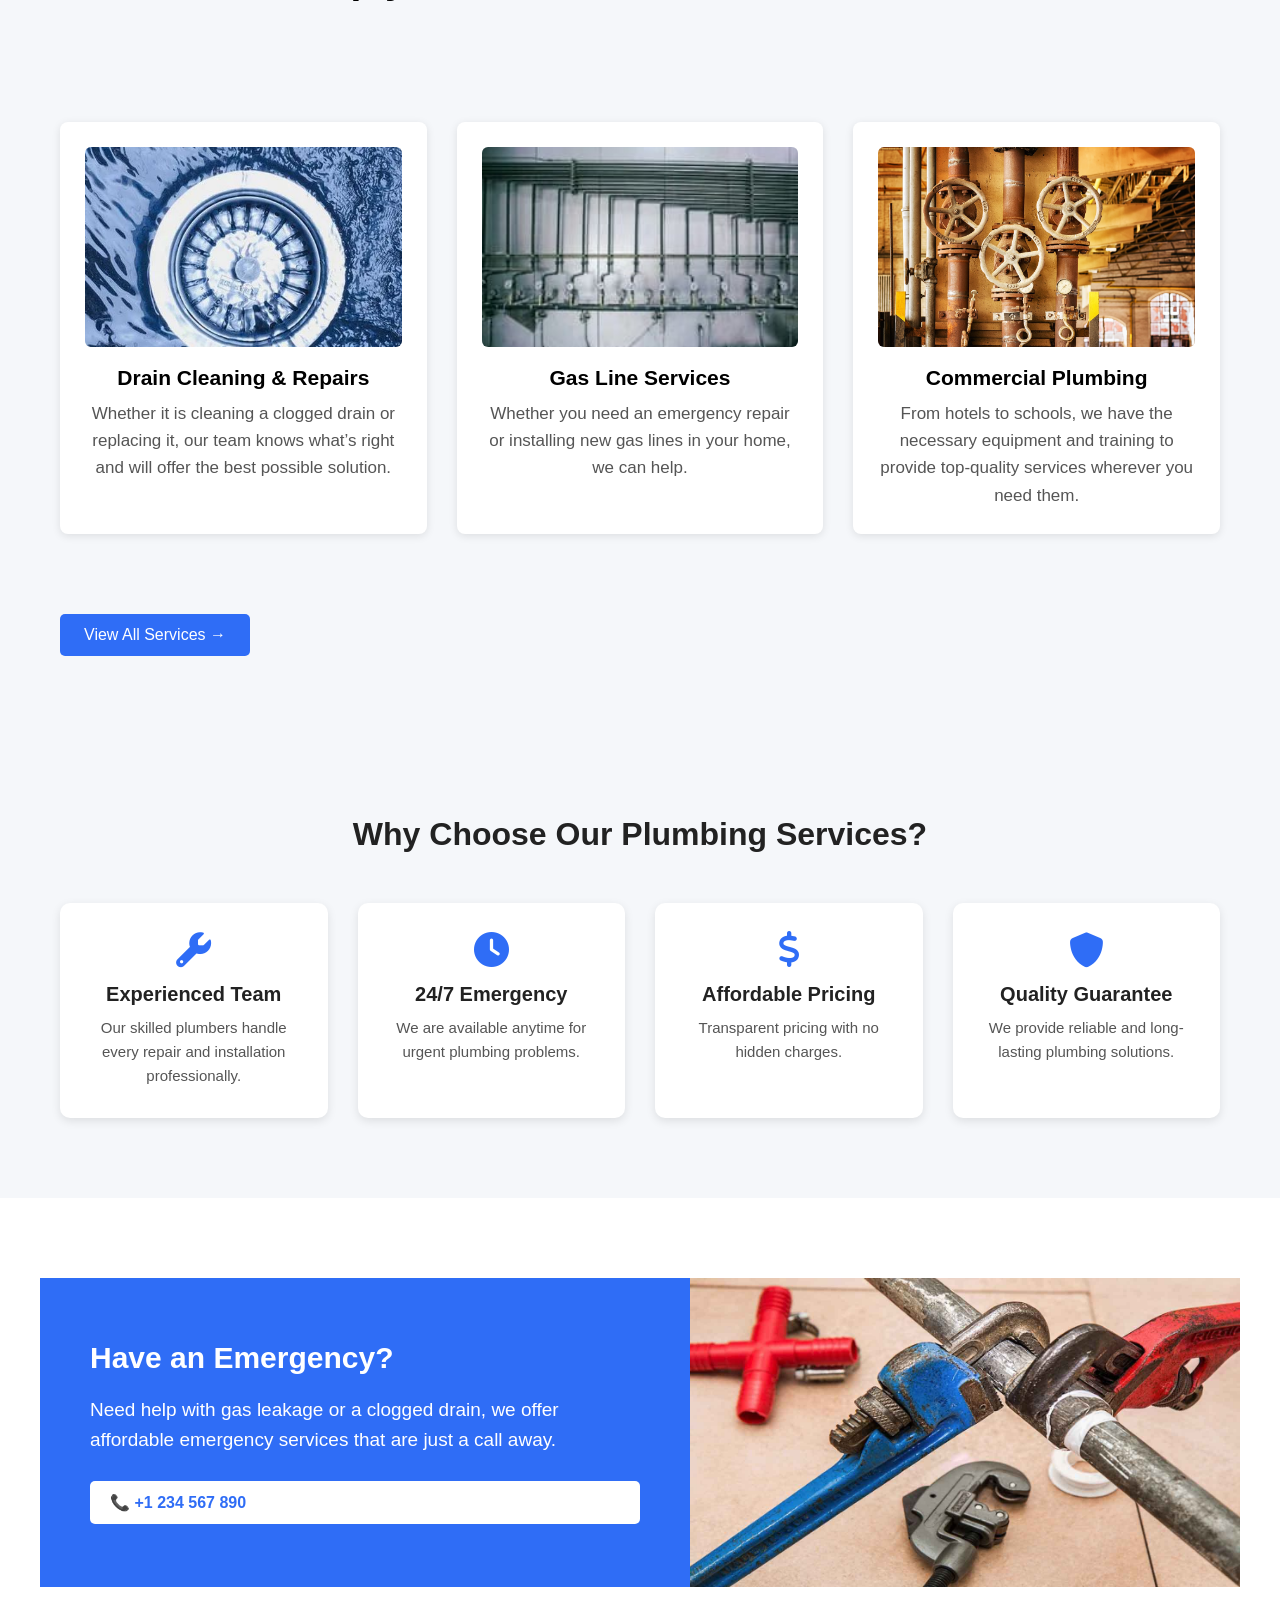
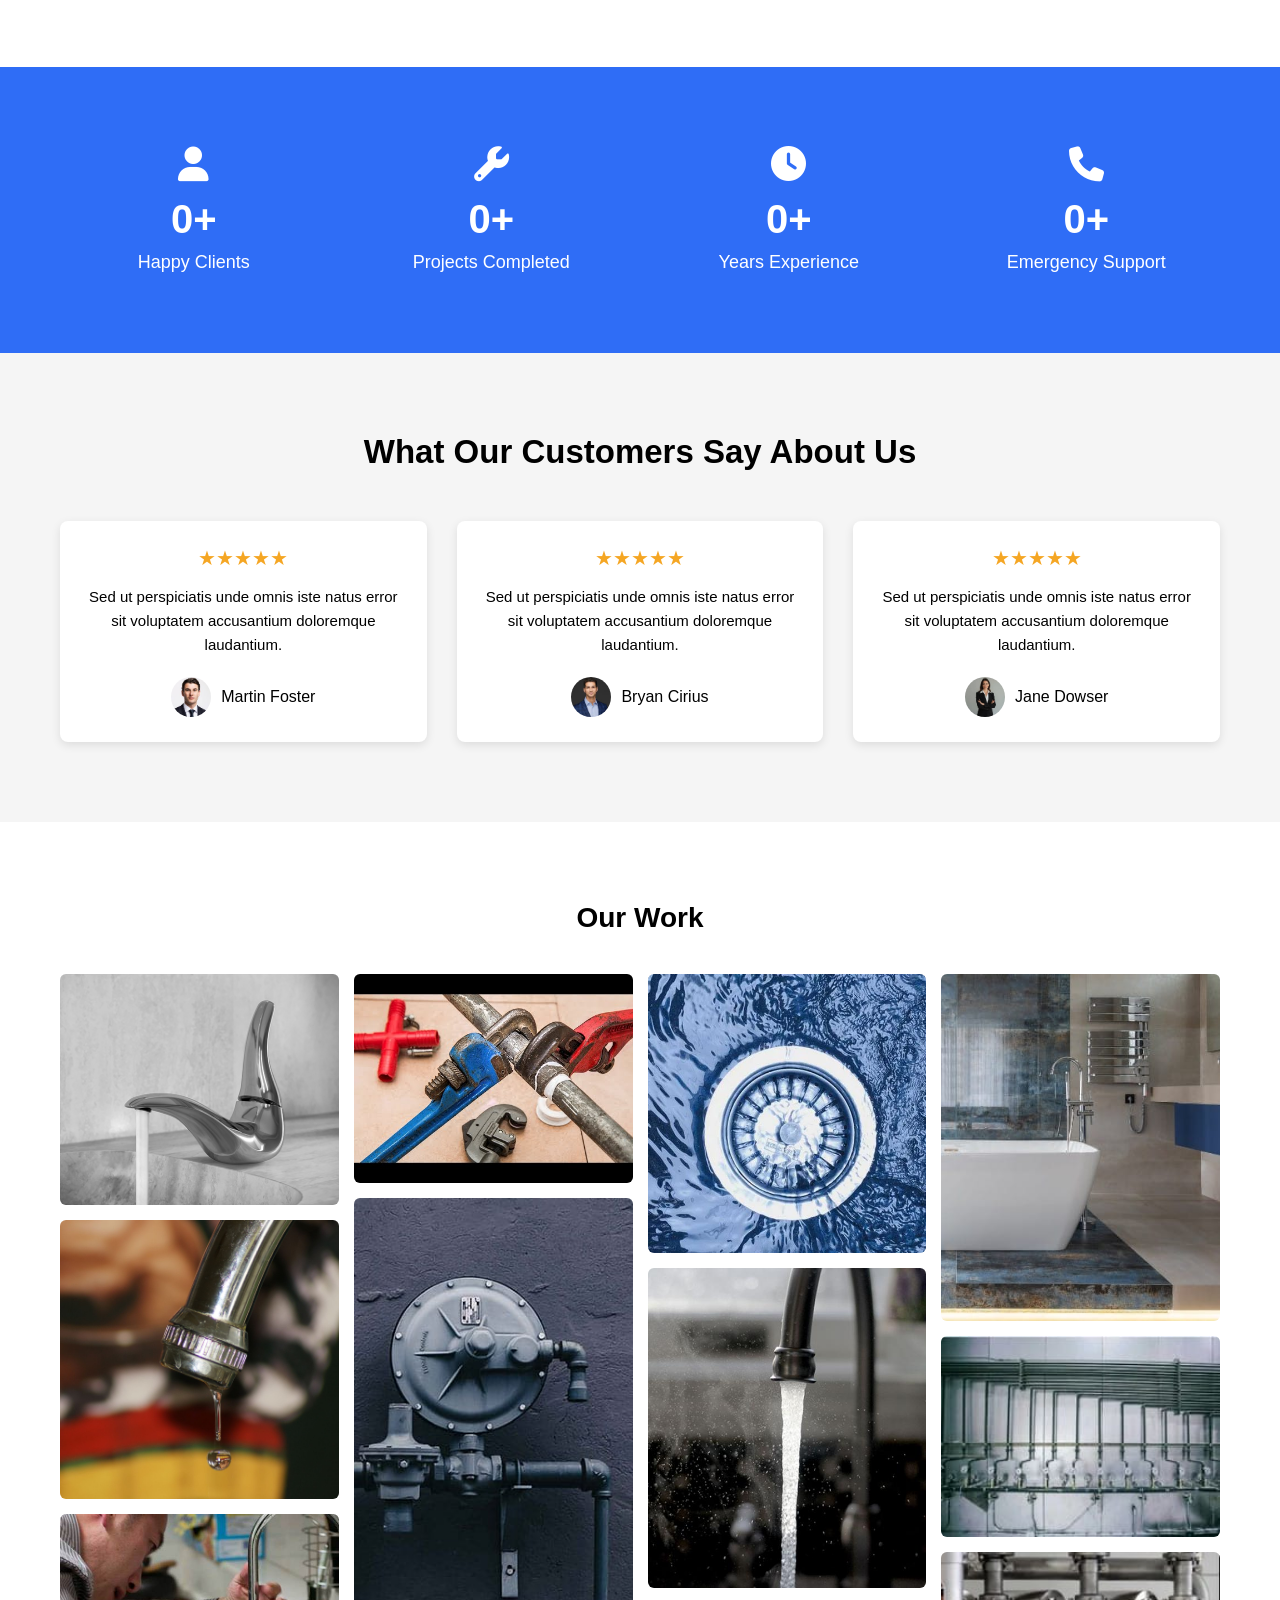
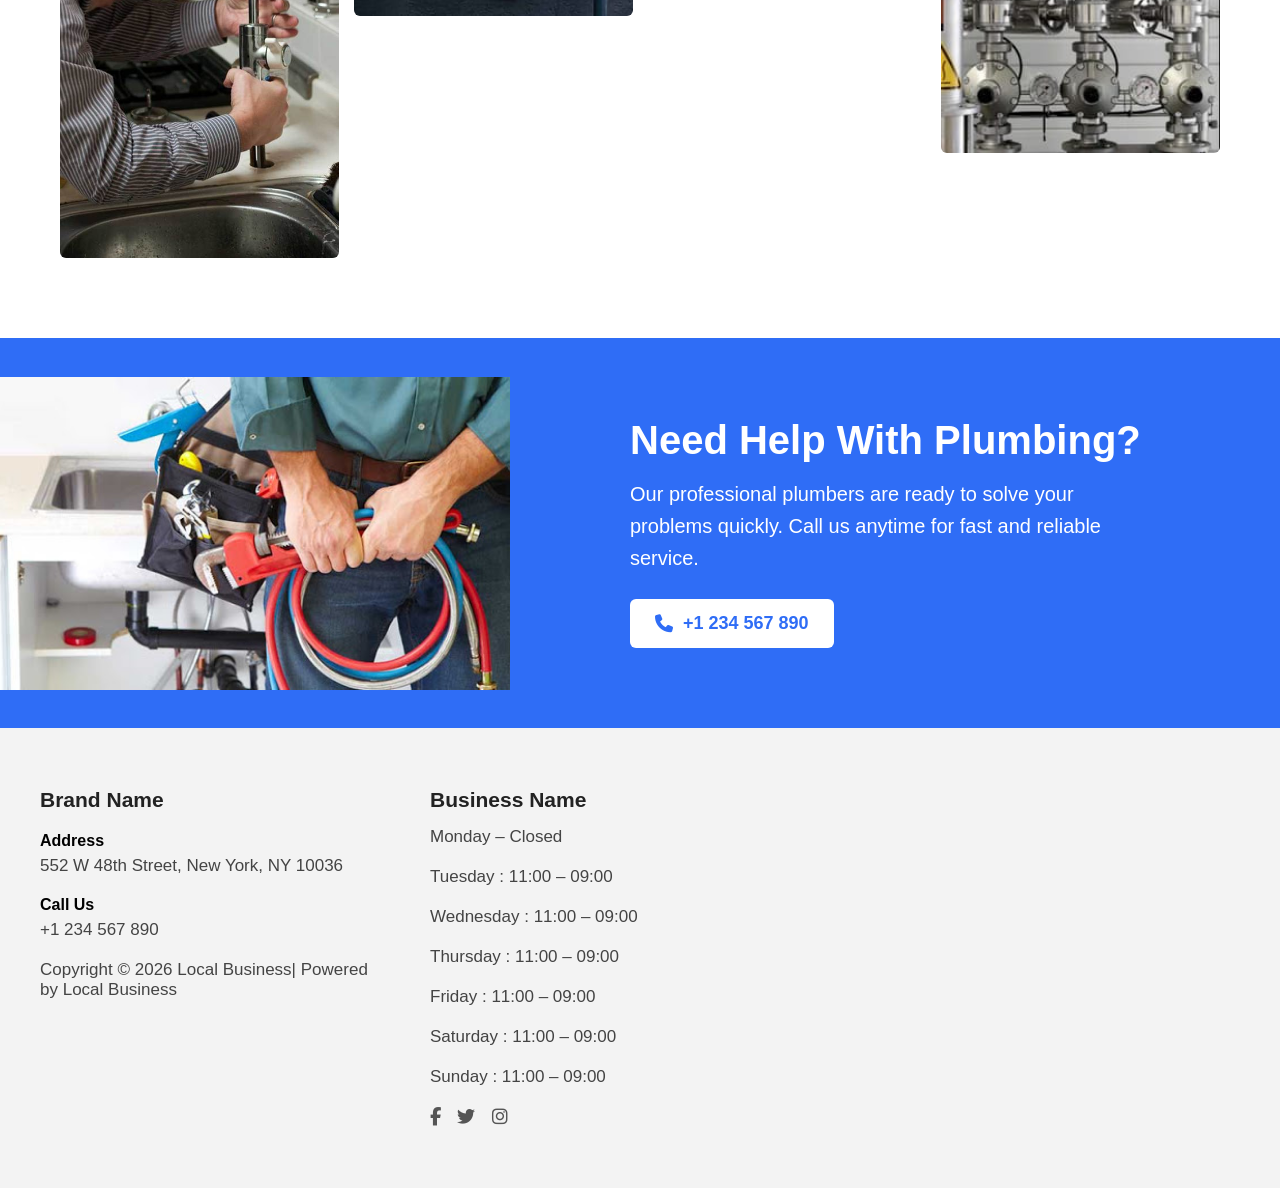
==== commit 6d8c1527: "Add files via upload" ====
--- a/index.html
+++ b/index.html
@@ -20,8 +20,8 @@
         <nav class="nav">
             <a href="index.html">Home</a>
             <a href="about.html">About</a>
-            <a href="#">Services</a>
-            <a href="#">Contact</a>
+            <a href="services.html">Services</a>
+            <a href="contact.html">Contact</a>
         </nav>
 
         <div class="right_section">
@@ -32,7 +32,9 @@
             <button id="rtlToggle" class="rtl_btn">
             ⇄
             </button>
-
+            <button id="darkToggle" class="dark_btn">
+                <i class="fa-solid fa-moon"></i>
+            </button>
             <button class="quote_btn">Get a Quote</button>
         </div>
 
@@ -142,6 +144,41 @@
 
   </div>
 </section>
+<section class="why">
+<div class="global_container why_container">
+
+<h2 class="why_title">Why Choose Our Plumbing Services?</h2>
+
+<div class="why_cards">
+
+<div class="why_card">
+<i class="fa-solid fa-wrench"></i>
+<h3>Experienced Team</h3>
+<p>Our skilled plumbers handle every repair and installation professionally.</p>
+</div>
+
+<div class="why_card">
+<i class="fa-solid fa-clock"></i>
+<h3>24/7 Emergency</h3>
+<p>We are available anytime for urgent plumbing problems.</p>
+</div>
+
+<div class="why_card">
+<i class="fa-solid fa-dollar-sign"></i>
+<h3>Affordable Pricing</h3>
+<p>Transparent pricing with no hidden charges.</p>
+</div>
+
+<div class="why_card">
+<i class="fa-solid fa-shield"></i>
+<h3>Quality Guarantee</h3>
+<p>We provide reliable and long-lasting plumbing solutions.</p>
+</div>
+
+</div>
+
+</div>
+</section>
 <section class="emergency_section">
 
 <div class="emergency_container">
@@ -160,6 +197,37 @@
 
 <div class="emergency_right">
 <img src="image/emergency.jpg" alt="Emergency Plumbing">
+</div>
+
+</div>
+
+</section>
+<section class="stats">
+
+<div class="global_container stats_container">
+
+<div class="stat">
+<i class="fa-solid fa-user"></i>
+<h2 class="counter" data-target="350">0</h2>
+<p>Happy Clients</p>
+</div>
+
+<div class="stat">
+<i class="fa-solid fa-wrench"></i>
+<h2 class="counter" data-target="500">0</h2>
+<p>Projects Completed</p>
+</div>
+
+<div class="stat">
+<i class="fa-solid fa-clock"></i>
+<h2 class="counter" data-target="20">0</h2>
+<p>Years Experience</p>
+</div>
+
+<div class="stat">
+<i class="fa-solid fa-phone"></i>
+<h2 class="counter" data-target="24">0</h2>
+<p>Emergency Support</p>
 </div>
 
 </div>
@@ -224,16 +292,30 @@
         </div>
     </div>
 </section>
-<section class="cta" id="contact">
-    <div class="global_container cta_container">
-        <div class="cta_image">
-            <img src="image/help.jpg">
-        </div>
-        <div class="cta_content">
-            <h2>We're here to help! Call Us Today!</h2>
-            <a href="#" class="cta_btn">+1 234 567 890</a>
-        </div>
-    </div>
+<section class="cta">
+<div class="global_container cta_container">
+
+<div class="cta_image">
+<img src="image/help.jpg" alt="Help Image">
+</div>
+
+<div class="cta_content">
+
+<h2>Need Help With Plumbing?</h2>
+
+<p>
+Our professional plumbers are ready to solve your problems quickly.
+Call us anytime for fast and reliable service.
+</p>
+
+<a href="tel:+1234567890" class="cta_call">
+<i class="fa-solid fa-phone"></i>
++1 234 567 890
+</a>
+
+</div>
+
+</div>
 </section>
 <footer class="footer">
 
@@ -288,7 +370,44 @@
     <span class="close">&times;</span>
     <img class="popup_content" id="popupImg">
 </div>
-<script src="js/script.js"></script>
+</script>
+<script>
+
+const toggleBtn = document.getElementById("rtlToggle");
+
+toggleBtn.addEventListener("click", function(){
+
+if(document.documentElement.dir === "rtl"){
+document.documentElement.dir = "ltr";
+}
+else{
+document.documentElement.dir = "rtl";
+}
+
+});
+
+</script>
+<script>
+
+const darkBtn = document.getElementById("darkToggle");
+
+darkBtn.addEventListener("click", function(){
+
+document.body.classList.toggle("dark");
+
+if(document.body.classList.contains("dark")){
+localStorage.setItem("theme","dark");
+}else{
+localStorage.setItem("theme","light");
+}
+
+});
+
+if(localStorage.getItem("theme") === "dark"){
+document.body.classList.add("dark");
+}
+
+</script>
 </body>
 </html>
 
--- a/css/style.css
+++ b/css/style.css
@@ -0,0 +1,1688 @@
+*{
+    margin:0;
+    padding:0;
+    box-sizing:border-box;
+    font-family: Arial, sans-serif;
+}
+.global_container{
+max-width:1200px;
+margin:auto;
+padding:0 20px;
+width:100%;
+}
+.header{
+background: linear-gradient(to right,#2f6df6,#4a82f7);
+color:white;
+
+}
+.header .global_container{
+display:flex;
+align-items:center;
+justify-content:space-between;
+}
+.logo{
+display:flex;
+align-items:center;
+gap:8px;
+}
+
+.logo img{
+height:35px;
+}
+
+.brand_name{
+font-size:20px;
+font-weight:bold;
+}
+
+.nav{
+display:flex;
+gap:30px;
+justify-content:space-between;
+}
+
+.nav a{
+text-decoration:none;
+color:white;
+font-size:20px;
+}
+
+.right_section{
+display:flex;
+align-items:center;
+gap:25px;
+}
+
+.emergency{
+display:flex;
+flex-direction:column;
+}
+
+.quote_btn{
+padding:8px 15px;
+background:white;
+color:#2f6df6;
+border:none;
+border-radius:5px;
+}
+.hero{
+display:flex;
+align-items:center;
+justify-content:space-between;
+padding:60px 40px;
+background:linear-gradient(to right,#2f6df6,#4f86ff);
+color:white;
+min-height:80vh;
+}
+.hero_left{
+flex:1;
+padding-right:40px;
+}
+
+.hero_left h1{
+font-size:55px;
+margin-bottom:20px;
+}
+
+.hero_left p{
+font-size:20px;
+margin-bottom:25px;
+line-height:1.6;
+}
+
+.hero_btn{
+padding:12px 25px;
+background:white;
+color:#2f6df6;
+border:none;
+border-radius:6px;
+font-weight:bold;
+cursor:pointer;
+}
+.hero_right{
+flex:1;
+display:flex;
+align-items:center;
+justify-content:center;
+}
+.slider{
+position:relative;
+width:100%;
+height:420px;
+overflow:hidden;
+}
+.slide{
+position:absolute;
+top:0;
+left:0;
+width:100%;
+height:100%;
+object-fit:cover;
+opacity:0;
+transition:opacity 0.8s ease;
+border-radius:10px;
+}
+.slide.active{
+opacity:1;
+}
+.slide_text{
+display:none;
+}
+.slide_text.active{
+display:block;
+}
+.prev{
+left:10px;
+}
+
+.next{
+right:10px;
+}
+
+.prev:hover,
+.next:hover{
+background:rgba(0,0,0,0.7);
+}
+.about{
+    display: flex;
+    align-items: center;
+    justify-content: space-between;
+    padding: 60px 40px;
+    gap: 40px;
+}
+.about_image{
+    flex: 1;
+}
+.about_image img{
+    width: 100%;
+    border-radius: 8px;
+}
+.about_content{
+    flex: 1;
+}
+.about_subtitle{
+    color:#2f6df6;
+    font-size:20px;
+    margin-bottom:10px;
+    text-transform:uppercase;
+    letter-spacing:1px;
+}
+.about_content h2{
+    font-size: 40px;
+    margin-bottom: 20px;
+}
+.about_content p{
+    font-size: 20px;
+    line-height: 1.6;
+    margin-bottom: 25px;
+}
+.about_btn{
+    padding: 12px 24px;
+    background: #2f6df6;
+    color:white;
+    border: none;
+    border-radius: 5px;
+    cursor:pointer;
+}
+.about_btn:hover{
+    background: #1d55d1;
+}
+.why{
+padding:80px 40px;
+background:#f5f7fa;
+text-align:center;
+}
+
+.why_container{
+max-width:1200px;
+margin:auto;
+}
+
+.why_title{
+font-size:32px;
+margin-bottom:50px;
+color:#222;
+}
+
+.why_cards{
+display:flex;
+justify-content:space-between;
+gap:30px;
+flex-wrap:wrap;
+}
+
+.why_card{
+background:white;
+padding:30px;
+border-radius:10px;
+flex:1 1 22%;
+box-shadow:0 3px 10px rgba(0,0,0,0.1);
+transition:0.3s;
+}
+
+.why_card:hover{
+transform:translateY(-8px);
+box-shadow:0 8px 20px rgba(0,0,0,0.15);
+}
+
+.why_card i{
+font-size:35px;
+color:#2f6df6;
+margin-bottom:15px;
+}
+
+.why_card h3{
+font-size:20px;
+margin-bottom:10px;
+color:#222;
+}
+
+.why_card p{
+font-size:15px;
+color:#555;
+line-height:1.6;
+}
+.services{
+padding:80px 40px;
+background:#f5f7fa;
+text-align:center;
+}
+.services_container{
+    max-width: 1200px;
+    margin: auto;
+    padding: 0 20px;
+}
+
+.services_title{
+font-size:39px;
+margin-bottom:40px;
+}
+
+.services_cards{
+display:flex;
+justify-content:space-between;
+gap:30px;
+margin-top: 40px;
+}
+
+.service_card{
+background:white;
+padding:25px;
+border-radius:8px;
+flex:1;
+box-shadow:0 2px 8px rgba(0,0,0,0.1);
+}
+
+.service_card img{
+width:100%;
+height:200px;
+object-fit:cover;
+border-radius:6px;
+margin-bottom:15px;
+}
+
+.service_card h3{
+font-size:21px;
+margin-bottom:10px;
+}
+
+.service_card p{
+font-size:17px;
+line-height:1.6;
+color:#555;
+}
+.services_btn{
+margin-top:40px;
+text-align:center;
+}
+
+.view_services_btn{
+background:#2f6df6;
+color:white;
+padding:12px 24px;
+text-decoration:none;
+border-radius:5px;
+font-size:16px;
+display:inline-block;
+}
+
+.view_services_btn:hover{
+background:#1d55d1;
+}
+.emergency_section{
+margin-top:80px;
+}
+
+.emergency_container{
+max-width:1200px;
+margin:auto;
+display:flex;
+align-items:stretch;
+}
+
+.emergency_left{
+flex:1;
+background:#2f6df6;
+color:white;
+padding:60px 50px;
+display:flex;
+flex-direction:column;
+justify-content:center;
+}
+
+.emergency_left h2{
+font-size:30px;
+margin-bottom:20px;
+}
+
+.emergency_left p{
+font-size:19px;
+line-height:1.6;
+margin-bottom:25px;
+}
+
+.emergency_btn{
+background:white;
+color:#2f6df6;
+padding:12px 20px;
+text-decoration:none;
+border-radius:5px;
+font-weight:bold;
+}
+
+.emergency_right{
+flex:1;
+}
+
+.emergency_right img{
+width:100%;
+height:100%;
+object-fit:cover;
+display:block;
+}
+.stats{
+background:#2f6df6;
+padding:80px 40px;
+color:white;
+text-align:center;
+margin-top:80px;
+}
+
+.stats_container{
+display:flex;
+justify-content:space-between;
+gap:30px;
+flex-wrap:wrap;
+}
+
+.stat{
+flex:1 1 22%;
+}
+
+.stat i{
+font-size:35px;
+margin-bottom:15px;
+}
+
+.stat h2{
+font-size:40px;
+margin-bottom:10px;
+}
+.stat h2::after{
+content:"+";
+}
+.stat p{
+font-size:18px;
+}
+.testimonials{
+padding:80px 40px;
+background:#f5f5f5;
+text-align:center;
+}
+
+.testimonial_title{
+font-size:33px;
+margin-bottom:50px;
+}
+
+.testimonial_cards{
+display:flex;
+gap:30px;
+justify-content:center;
+}
+
+.testimonial_card{
+background:white;
+padding:25px;
+border-radius:8px;
+flex:1;
+box-shadow:0 3px 10px rgba(0,0,0,0.1);
+}
+
+.stars{
+color:#f5a623;
+font-size:20px;
+margin-bottom:15px;
+}
+
+.testimonial_card p{
+font-size:15px;
+line-height:1.6;
+margin-bottom:20px;
+}
+
+.customer{
+display:flex;
+align-items:center;
+justify-content:center;
+gap:10px;
+}
+
+.customer img{
+width:40px;
+height:40px;
+border-radius:50%;
+object-fit:cover;
+}
+.work .global_container{
+display:block;
+}
+.work{
+padding:80px 40px;
+text-align:center;
+}
+
+.work_title{
+text-align:center;
+font-size:28px;
+margin-bottom:40px;
+}
+
+.work_gallery{
+column-count:4;
+column-gap:15px;
+}
+
+.work_gallery img{
+width:100%;
+margin-bottom:15px;
+border-radius:6px;
+display:block;
+cursor:pointer;
+transition:0.3s;
+}
+.work_gallery img:hover{
+transform:scale(1.05);
+}
+.cta{
+background:#2f6df6;
+padding:0;
+}
+
+.cta_container{
+display:flex;
+align-items:center;
+max-width:1200px;
+margin:auto;
+gap:60px;
+}
+
+.cta_image{
+flex:1;
+margin-left:  -80px;;
+}
+
+.cta_image img{
+width:100%;
+height: 100%;
+object-fit: cover;
+display: block;
+
+}
+
+.cta_content{
+flex:1;
+color:white;
+padding: 80px 60px;
+}
+
+.cta_content h2{
+font-size:40px;
+margin-bottom:15px;
+}
+
+.cta_content p{
+font-size:20px;
+margin-bottom:25px;
+line-height:1.6;
+}
+
+.cta_call{
+display:inline-flex;
+align-items:center;
+gap:10px;
+background:white;
+color:#2f6df6;
+padding:14px 25px;
+border-radius:6px;
+font-weight:bold;
+text-decoration:none;
+font-size:18px;
+transition:0.3s;
+}
+
+.cta_call:hover{
+background:#f1f1f1;
+}
+.footer{
+    background:#f3f3f3;
+    padding:60px 40px;
+}
+.footer_columns{
+    display:flex;
+    justify-content:space-between;
+    align-items:flex-start;
+    gap:40px;
+}
+.footer_col{
+    flex:1;
+}
+.map_col{
+    flex:1.2;
+}
+.map_iframe{
+    width:100%;
+    height:220px;
+    border:0;
+    border-radius:8px;
+}
+.footer_col h3{
+    margin-bottom:15px;
+    font-size:21px;
+    color:#222;
+}
+.footer_col p{
+    margin:6px 0;
+    font-size:17px;
+    color:#444;
+    margin-bottom:20px;
+}
+.footer strong{
+display:block;
+margin-top:20px;
+}
+
+.copyright{
+    margin-top:30px;
+    font-size:13px;
+    color:#777;
+}
+.social_icons{
+    margin-top:20px;
+}
+.social_icons a{
+    display:inline-block;
+    margin-right:12px;
+    font-size:18px;
+    color:#555;
+    transition:0.3s;
+}
+
+.social_icons a:hover{
+    color:#2f6df6;
+}
+html[dir="rtl"] .header .global_container{
+flex-direction: row-reverse;
+}
+
+html[dir="rtl"] .nav{
+display:flex;
+flex-direction:row-reverse;
+}
+
+html[dir="rtl"] .right_section{
+flex-direction:row-reverse;
+display: flex;
+}
+html[dir="rtl"] .nav a{
+margin-left:20px;
+margin-right:0;
+}
+html[dir="rtl"] body{
+text-align:right;
+}
+
+html[dir="rtl"] .hero{
+flex-direction: row-reverse;
+}
+
+html[dir="rtl"] .about{
+flex-direction: row-reverse;
+}
+
+
+html[dir="rtl"] body{
+text-align:right;
+}
+
+html[dir="rtl"] .nav a{
+margin-left:20px;
+margin-right:0;
+flex-direction: row-reverse;
+}
+
+html[dir="rtl"] .hero_left{
+text-align:right;
+}
+
+html[dir="rtl"] .about_content{
+text-align:right;
+}
+
+.rtl_btn{
+background:#0a2540;
+color:white;
+border:none;
+padding:8px 12px;
+border-radius:50%;
+cursor:pointer;
+font-size:16px;
+}
+#topBtn{
+position:fixed;
+bottom:20px;
+right:20px;
+padding:10px 15px;
+background:#2f6df6;
+color:white;
+border:none;
+border-radius:5px;
+cursor:pointer;
+display:none;
+font-size:18px;
+}
+.popup{
+display:none;
+position:fixed;
+z-index:999;
+left:0;
+top:0;
+width:100%;
+height:100%;
+background:rgba(0,0,0,0.9);
+justify-content:center;
+align-items:center;
+}
+
+.popup_content{
+max-width:80%;
+max-height:80%;
+border-radius:8px;
+}
+
+.close{
+position:absolute;
+top:30px;
+right:40px;
+font-size:40px;
+color:white;
+cursor:pointer;
+}
+
+.about_hero{
+background:linear-gradient(to right, #2f6df6, #4f86ff);
+padding:100px 40px;
+}
+
+.about_hero_container{
+display:flex;
+align-items:center;
+justify-content:space-between;
+gap:50px;
+}
+
+.about_hero_text{
+flex:1;
+}
+
+.about_hero_text h1{
+font-size:49px;
+margin-bottom:20px;
+color:white;
+}
+
+.about_hero_text p{
+font-size:21px;
+line-height:1.6;
+margin-bottom:25px;
+color:white;
+}
+
+.about_hero_image{
+flex:1;
+}
+
+.about_hero_image img{
+width:100%;
+border-radius:10px;
+}
+
+
+.about_company{
+padding:80px 40px;
+background:#f5f7fa;
+}
+
+.about_company_container{
+display:flex;
+align-items:center;
+gap:40px;
+}
+
+.about_company_image{
+flex:1;
+}
+
+.about_company_image img{
+width:100%;
+border-radius:8px;
+}
+
+.about_company_text{
+flex:1;
+}
+
+.about_company_text h2{
+font-size:45px;
+margin-bottom:25px;
+}
+.about_company_text p{
+font-size: 22;
+line-height: 1.7;
+color: #444;
+}
+.mission{
+padding:80px 40px;
+background:#2f6df6;
+text-align:center;
+}
+
+.mission_title{
+font-size:36px;
+margin-bottom:50px;
+}
+
+.mission_container{
+display:flex;
+justify-content:center;
+gap:40px;
+flex-wrap:wrap;
+}
+
+.mission_box{
+background:white;
+padding:35px;
+border-radius:12px;
+width:380px;
+box-shadow:0 8px 20px rgba(0,0,0,0.08);
+transition:0.3s;
+margin: 70;
+}
+
+.mission_box:hover{
+transform:translateY(-8px);
+}
+
+.mission_box i{
+font-size:40px;
+color:#2f6df6;
+margin-bottom:15px;
+}
+
+.mission_box h3{
+font-size:24px;
+margin-bottom:10px;
+}
+
+.mission_box p{
+font-size:16px;
+line-height:1.7;
+color:#555;
+}
+.process{
+padding:80px 40px;
+text-align:center;
+background:white;
+}
+
+.process_title{
+font-size:36px;
+margin-bottom:50px;
+}
+
+.process_container{
+display:flex;
+justify-content:center;
+gap:40px;
+flex-wrap:wrap;
+}
+
+.process_step{
+width:220px;
+padding:25px;
+}
+
+.process_step i{
+font-size:40px;
+color:#2f6df6;
+margin-bottom:15px;
+}
+
+.process_step h3{
+margin-bottom:10px;
+}
+
+.process_step p{
+font-size:15px;
+color:#555;
+line-height:1.6;
+}
+.team{
+padding:80px 40px;
+background:linear-gradient(to right, #2f6df6, #4a82f7);
+text-align:center;
+}
+
+.team_cards{
+display:flex;
+gap:30px;
+justify-content:center;
+}
+.team_title{
+font-size:35px;
+margin-bottom:40px;
+color:white;
+}
+
+.team_card{
+background:white;
+padding:40px;
+border-radius:10px;
+flex:1;
+max-width:260px;
+margin: 50px;
+gap: 60px;
+box-shadow:0 2px 10px rgba(0,0,0,0.1);
+}
+
+.team_card img{
+width:120px;
+height:120px;
+border-radius:50%;
+object-fit:cover;
+margin-bottom:15px;
+}
+.team_card h3{
+font-size:25px;
+margin-bottom:25px;
+color:#222;
+}
+
+.team_card p{
+font-size:18px;
+color:#666;
+}
+.services_hero{
+background:linear-gradient(to right,#2f6df6,#4f86ff);
+padding:80px 40px;
+color:white;
+}
+
+.services_container{
+display:flex;
+align-items:center;
+justify-content:space-between;
+gap:40px;
+flex-wrap:wrap;
+}
+
+.services_text{
+flex:1;
+}
+
+.services_text h1{
+font-size:42px;
+margin-bottom:20px;
+}
+
+.services_text p{
+font-size:18px;
+line-height:1.7;
+margin-bottom:25px;
+}
+
+.services_image{
+flex:1;
+}
+
+.services_image img{
+width:100%;
+border-radius:10px;
+}
+
+.hero_btn{
+background:white;
+color:#2f6df6;
+padding:12px 25px;
+border-radius:6px;
+text-decoration:none;
+font-weight:bold;
+}
+.services_section{
+padding:80px 40px;
+text-align:center;
+background:#f5f7fb;
+}
+
+.services_section h2{
+font-size:36px;
+margin-bottom:50px;
+}
+
+.services_grid{
+display:flex;
+justify-content:center;
+gap:30px;
+flex-wrap:wrap;
+}
+
+.service_box{
+background:white;
+padding:30px;
+width:260px;
+border-radius:10px;
+box-shadow:0 5px 15px rgba(0,0,0,0.1);
+transition:0.3s;
+}
+
+.service_box:hover{
+transform:translateY(-8px);
+}
+
+.service_box i{
+font-size:35px;
+color:#2f6df6;
+margin-bottom:15px;
+}
+
+.service_box h3{
+margin-bottom:10px;
+color: black;
+}
+.service_process{
+padding:80px 40px;
+text-align:center;
+background:linear-gradient(to right,#2f6df6,#4f86ff);
+color: white;
+}
+
+.service_process h2{
+font-size:36px;
+margin-bottom:50px;
+color: white;
+}
+
+.process_container{
+display:flex;
+justify-content:center;
+gap:40px;
+flex-wrap:wrap;
+}
+
+.process_box{
+width:220px;
+padding:20px;
+background-color: white
+}
+
+.process_box i{
+font-size:40px;
+color:#2f6df6;
+margin-bottom:15px;
+}
+
+.process_box h3{
+margin-bottom:10px;
+color: black;
+}
+
+.process_box p{
+font-size:15px;
+color:black;
+line-height:1.6;
+}
+.service_details{
+padding:80px 40px;
+text-align:center;
+background:#f5f7fb;
+}
+
+.service_details h2{
+font-size:36px;
+margin-bottom:50px;
+}
+
+.details_container{
+display:flex;
+justify-content:center;
+gap:30px;
+flex-wrap:wrap;
+}
+
+.details_card{
+background:white;
+width:300px;
+border-radius:10px;
+box-shadow:0 5px 15px rgba(0,0,0,0.1);
+overflow:hidden;
+transition:0.3s;
+}
+
+.details_card:hover{
+transform:translateY(-10px);
+}
+
+.details_card img{
+width:100%;
+height:200px;
+object-fit:cover;
+}
+
+.details_card h3{
+margin:15px 0;
+}
+
+.details_card p{
+padding:0 20px;
+font-size:15px;
+color:#555;
+}
+
+.details_btn{
+display:inline-block;
+margin:20px;
+padding:10px 20px;
+background:#2f6df6;
+color:white;
+text-decoration:none;
+border-radius:6px;
+}
+.service_cta{
+background:linear-gradient(to right,#2f6df6,#4f86ff);
+color:white;
+text-align:center;
+padding:80px 20px;
+}
+
+.service_cta h2{
+font-size:36px;
+margin-bottom:15px;
+}
+
+.service_cta p{
+font-size:18px;
+margin-bottom:25px;
+}
+
+.cta_btn{
+background:white;
+color:#2f6df6;
+padding:12px 25px;
+border-radius:6px;
+text-decoration:none;
+font-weight:bold;
+display:inline-block;
+}
+.service_hero{
+background:linear-gradient(to right,#2f6df6,#4f86ff);
+color:white;
+text-align:center;
+padding:80px 40px;
+}
+
+.service_description{
+padding:60px 40px;
+}
+
+.service_container{
+display:flex;
+align-items:center;
+justify-content:center;
+gap:50px;
+max-width:1100px;
+margin:auto;
+flex-wrap:wrap;
+}
+
+.service_image{
+flex:1;
+}
+
+.service_image img{
+width:100%;
+max-width:500px;
+border-radius:12px;
+}
+
+.service_text{
+flex:1;
+}
+
+.service_text h2{
+font-size:32px;
+margin-bottom:15px;
+}
+
+.service_text p{
+font-size:18px;
+line-height:1.7;
+margin-bottom:15px;
+}
+
+.service_text ul{
+padding-left:20px;
+line-height:1.8;
+}
+
+.service_btn{
+display:inline-block;
+margin-top:15px;
+padding:12px 25px;
+background:#2f6df6;
+color:white;
+border-radius:6px;
+text-decoration:none;
+}
+.contact_hero{
+background:linear-gradient(to right,#2f6df6,#4f86ff);
+color:white;
+text-align:center;
+padding:80px 20px;
+}
+
+.contact_hero h1{
+font-size:42px;
+margin-bottom:15px;
+}
+
+.contact_hero p{
+font-size:18px;
+}
+.contact_info{
+padding:80px 40px;
+text-align:center;
+background:#f5f7fb;
+}
+
+.contact_info h2{
+font-size:36px;
+margin-bottom:40px;
+}
+
+.info_container{
+display:flex;
+justify-content:center;
+gap:40px;
+flex-wrap:wrap;
+}
+
+.info_box{
+background:white;
+padding:30px;
+width:250px;
+border-radius:10px;
+box-shadow:0 5px 15px rgba(0,0,0,0.1);
+}
+
+.info_box i{
+font-size:30px;
+color:#2f6df6;
+margin-bottom:10px;
+}
+.contact_form{
+padding:80px 20px;
+text-align:center;
+background-color:#2f6df6 ;
+}
+
+.form_container{
+max-width:500px;
+margin:auto;
+display:flex;
+flex-direction:column;
+gap:15px;
+}
+
+.form_container input,
+.form_container textarea{
+padding:12px;
+border:1px solid #ccc;
+border-radius:6px;
+}
+
+.form_container button{
+padding:12px;
+background: #000;;
+color:white;
+border:none;
+border-radius:6px;
+cursor:pointer;
+}
+.faq{
+padding:80px 20px;
+text-align:center;
+}
+
+.faq h2{
+font-size:36px;
+margin-bottom:40px;
+}
+
+.faq_container{
+max-width:800px;
+margin:auto;
+text-align:left;
+}
+
+.faq_item{
+background:#f5f7fb;
+border-radius:8px;
+margin-bottom:15px;
+overflow:hidden;
+}
+
+.faq_question{
+width:100%;
+background:none;
+border:none;
+padding:20px;
+font-size:18px;
+font-weight:600;
+display:flex;
+justify-content:space-between;
+cursor:pointer;
+color:#2f6df6;
+}
+
+.faq_answer{
+display:none;
+padding:10px 20px 20px 20px;
+color:#333;
+font-size:16px;
+line-height:1.6;
+}
+
+.faq_answer p{
+padding-bottom:20px;
+color:#333;
+}
+
+.icon{
+font-size:22px;
+}
+/* DARK MODE */
+
+body.dark{
+background:#121212;
+color:#f1f1f1;
+}
+body.dark .header,
+body.dark .about,
+body.dark .hero,
+body.dark .services_hero,
+body.dark .about_hero,
+body.dark .contact_hero,
+body.dark .services,
+body.dark .why,
+body.dark .cta,
+body.dark .testimonials,
+body.dark .stats,
+body.dark .emergency_left,
+body.dark .contact_info,
+body.dark .service_details,
+body.dark .services_section,
+body.dark .faq{
+background:#181818;
+}
+body.dark .about_company,
+body.dark .mission,
+body.dark .process,
+body.dark .team,
+body.dark .service_process,
+body.dark .service_cta,
+body.dark .contact_form
+{
+    background:#181818;
+}
+body.dark .service_card,
+body.dark .service_box,
+body.dark .mission_box,
+body.dark .why_card,
+body.dark .team_card,
+body.dark .testimonial_card,
+body.dark .details_card,
+body.dark .info_box,
+body.dark .faq_item{
+background:#1f1f1f;
+color:#ffffff;
+box-shadow:0 3px 10px rgba(0,0,0,0.6);
+}
+body.dark h1,
+body.dark h2,
+body.dark h3{
+color:#ffffff;
+}
+body.dark p{
+color:#dddddd;
+}
+body.dark .footer{
+background:#111;
+}
+body.dark input,
+body.dark textarea{
+background:#222;
+color:#fff;
+border:1px solid #444;
+}
+body.dark .process_box{
+background:#1f1f1f;
+color:#fff;
+}
+body.dark .service_box h3,
+body.dark .process_box h3{
+color:#fff;
+}
+
+body.dark .service_box p,
+body.dark .process_box p{
+color:#ddd;
+}
+body.dark .hero_btn,
+body.dark .service_btn,
+body.dark .cta_btn,
+body.dark .view_services_btn,
+body.dark .about_btn{
+background:#4f86ff;
+color:white;
+}
+body.dark .nav a{
+color:#fff;
+}
+/* Tablet Responsive */
+
+@media (max-width:1024px){
+
+.global_container{
+flex-wrap: wrap;
+align-items:center;
+text-align:center;
+}
+
+
+.nav{
+gap:20px;
+}
+
+.right_section{
+gap:15px;
+}
+.hero{
+flex-direction:column;
+text-align:center;
+padding:60px 30px;
+}
+
+.hero_left{
+padding-right:0;
+margin-bottom:30px;
+max-width:700px;
+margin-left:auto;
+margin-right:auto;
+}
+
+.hero_left h1{
+font-size:38px;
+line-height:1.3;
+}
+
+.hero_left p{
+font-size:18px;
+}
+
+.hero_right{
+width:100%;
+}
+
+.slider{
+width:90%;
+height:350px;
+}
+
+.slide{
+position:absolute;
+width:100%;
+height:100%;
+object-fit:cover;
+border-radius: 10px;
+}
+.about{
+flex-direction:column;
+text-align:center;
+padding:60px 20px;
+}
+
+.about_left{
+margin-bottom:30px;
+}
+
+.about_left img{
+width:100%;
+height:auto;
+}
+
+.about_right{
+padding:0;
+}
+.services_cards{
+flex-wrap:wrap;
+gap:20px;
+}
+
+.service_card{
+flex:1 1 45%;
+}
+
+.emergency_container{
+flex-direction:column;
+}
+
+.emergency_left{
+text-align:center;
+padding:40px;
+}
+
+.emergency_right img{
+width:100%;
+height:auto;
+}
+.testimonial_cards{
+flex-wrap:wrap;
+gap:20px;
+}
+
+.testimonial_card{
+flex:1 1 45%;
+}
+.work_gallery{
+column-count:3;
+}
+.cta .global_container{
+flex-direction:column;
+text-align:center;
+}
+
+.cta_image{
+width:100%;
+}
+
+.cta_content{
+padding:40px;
+}
+.footer_container{
+flex-wrap:wrap;
+gap:25px;
+}
+
+.footer_col{
+width:45%;
+}
+
+.footer iframe{
+width:100%;
+height:250px;
+}
+
+}
+/* Mobile Responsive */
+
+@media (max-width:768px){
+
+.global_container{
+flex-direction:column;
+align-items:flex-start;
+gap:12px;
+width:100%;
+padding: 0 15px;
+}
+.header .global_container{
+display:flex;
+align-items:center;
+justify-content:space-between;
+}
+
+.nav{
+display:flex;
+flex-direction:row;   
+flex-wrap:wrap;       
+gap:15px;
+justify-content:center;
+}
+
+.right_section{
+display:flex;
+flex-direction:row;
+align-items:center;
+gap:15px;
+justify-content:center;
+}
+
+
+.hero{
+flex-direction:column;
+text-align:center;
+padding:50px 20px;
+}
+
+.hero_left h1{
+font-size:28px;
+line-height:1.3;
+}
+
+.hero_left p{
+font-size:15px;
+}
+
+.hero_btn{
+padding:10px 20px;
+font-size:14px;
+}
+
+.slider{
+height:250px;
+margin-top:20px;
+}
+
+.prev,
+.next{
+padding:8px 12px;
+font-size:16px;
+}
+
+.about{
+flex-direction:column;
+text-align:center;
+padding:40px 20px;
+}
+
+.about_right h2{
+font-size:26px;
+}
+
+.about_right p{
+font-size:14px;
+}
+.about_left img{
+width:100%;
+height:auto;
+}
+.services_cards{
+flex-direction:column;
+gap:20px;
+}
+.service_card{
+width:100%;
+}
+.emergency_container{
+flex-direction:column;
+}
+.emergency_left{
+text-align:center;
+padding:30px 20px;
+}
+.emergency_right img{
+width:100%;
+height:auto;
+}
+.testimonial_cards{
+flex-direction:column;
+gap:20px;
+}
+.work_gallery{
+column-count:2;
+column-gap:10px;
+}
+.cta .global_container{
+flex-direction:column;
+text-align:center;
+gap:20px;
+}
+.cta_content{
+padding:30px 20px;
+}
+.footer_container{
+flex-direction:column;
+gap:25px;
+}
+.footer_col{
+width:100%;
+}
+.footer iframe{
+width:100%;
+height:250px;
+}
+.footer_columns{
+flex-direction:column;
+gap:25px;
+}
+html[dir="rtl"] .global_container{
+flex-direction:column;
+align-items:center;
+}
+
+html[dir="rtl"] .hero{
+flex-direction:column;
+}
+
+html[dir="rtl"] .about{
+flex-direction:column;
+}
+
+html[dir="rtl"] .emergency_container{
+flex-direction:column;
+}
+
+html[dir="rtl"] .footer_columns{
+flex-direction:column;
+}
+
+}
+
+
+
+
+
+
+
+
+
+
+
+
+
+
+
+
+
+
+
+
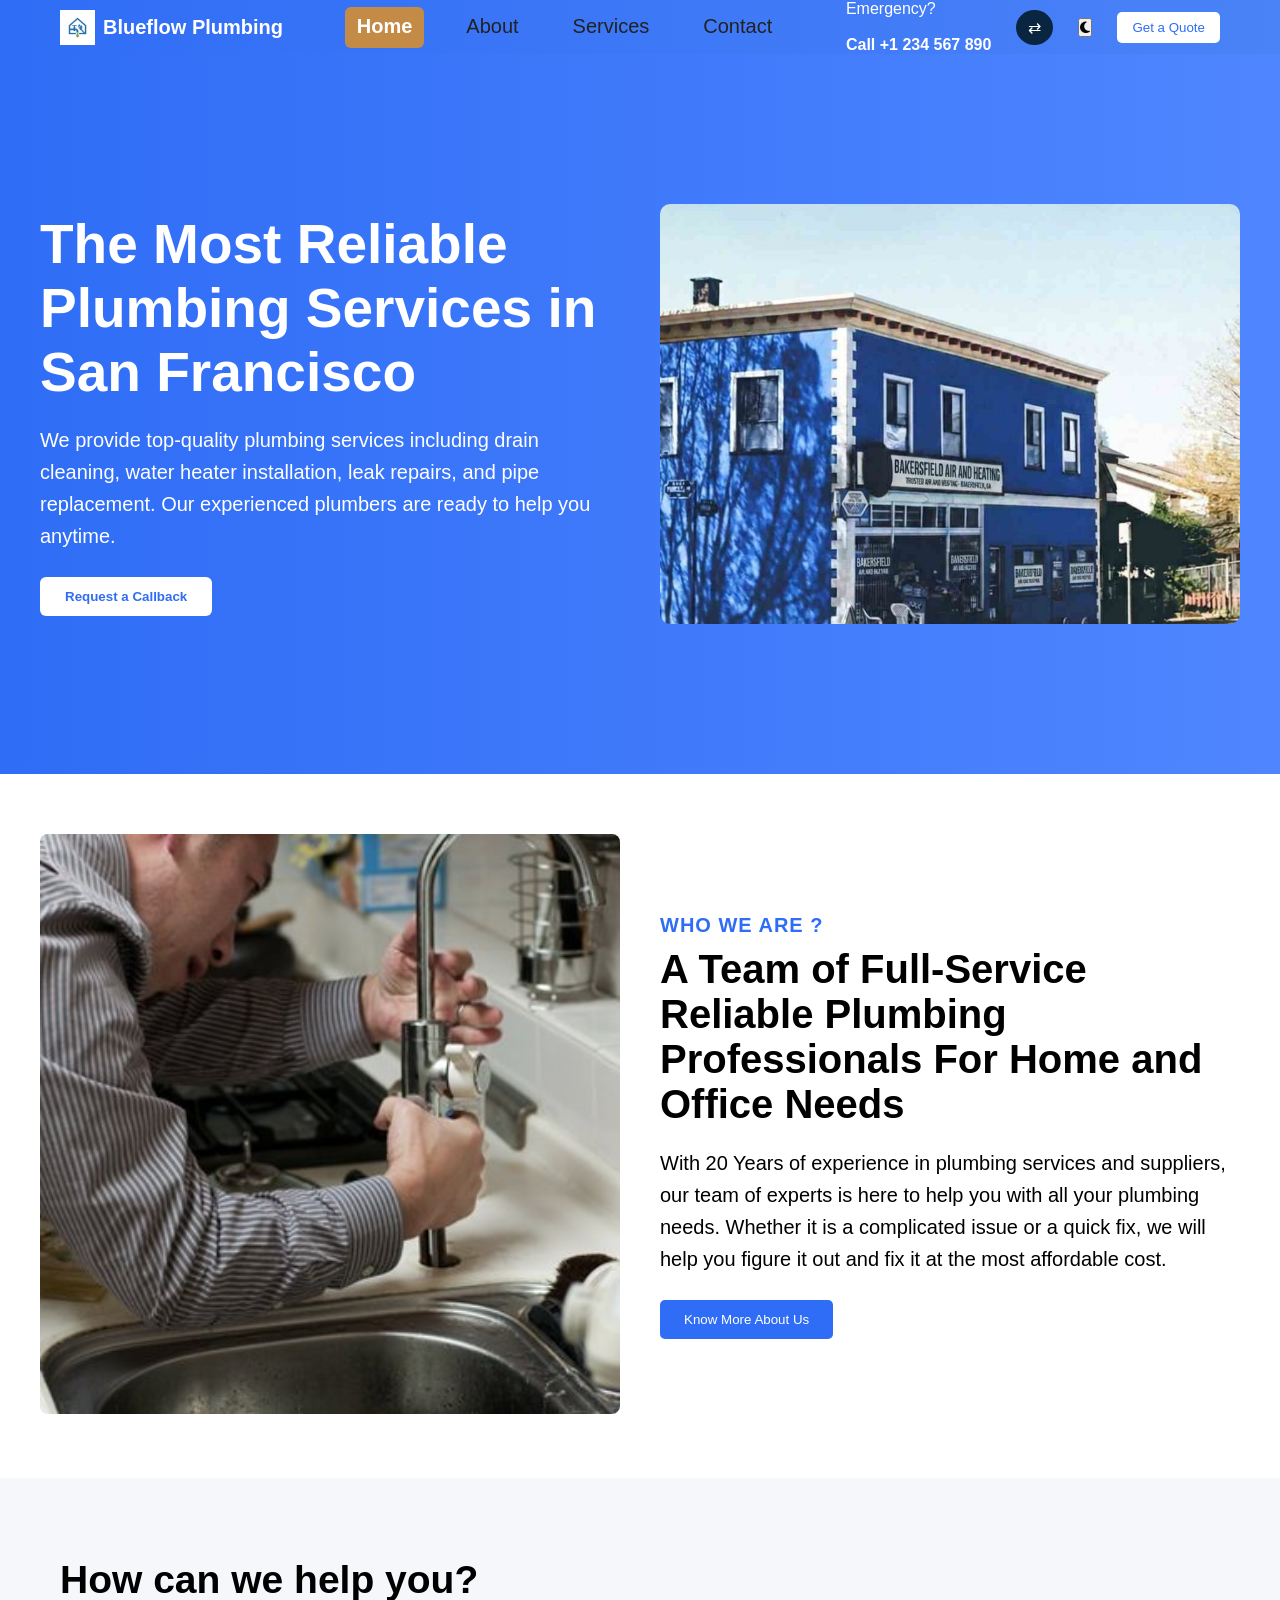
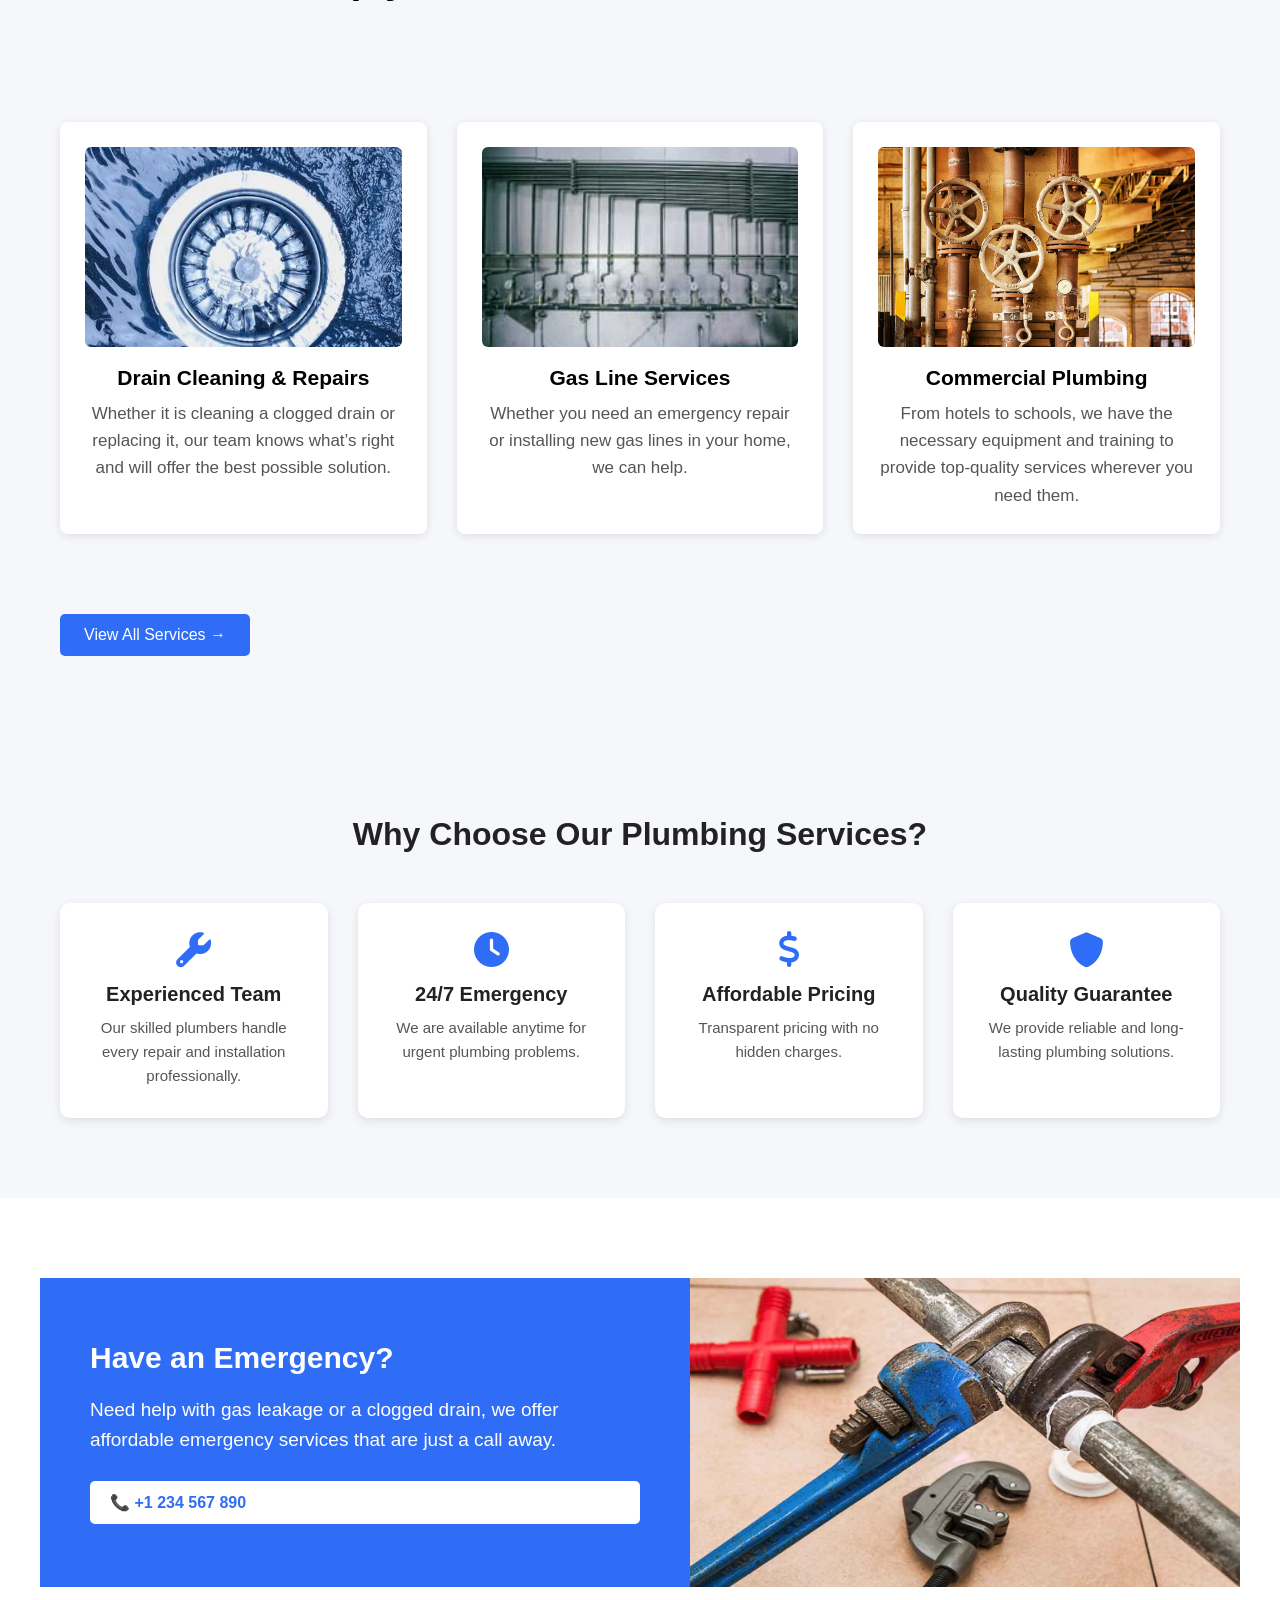
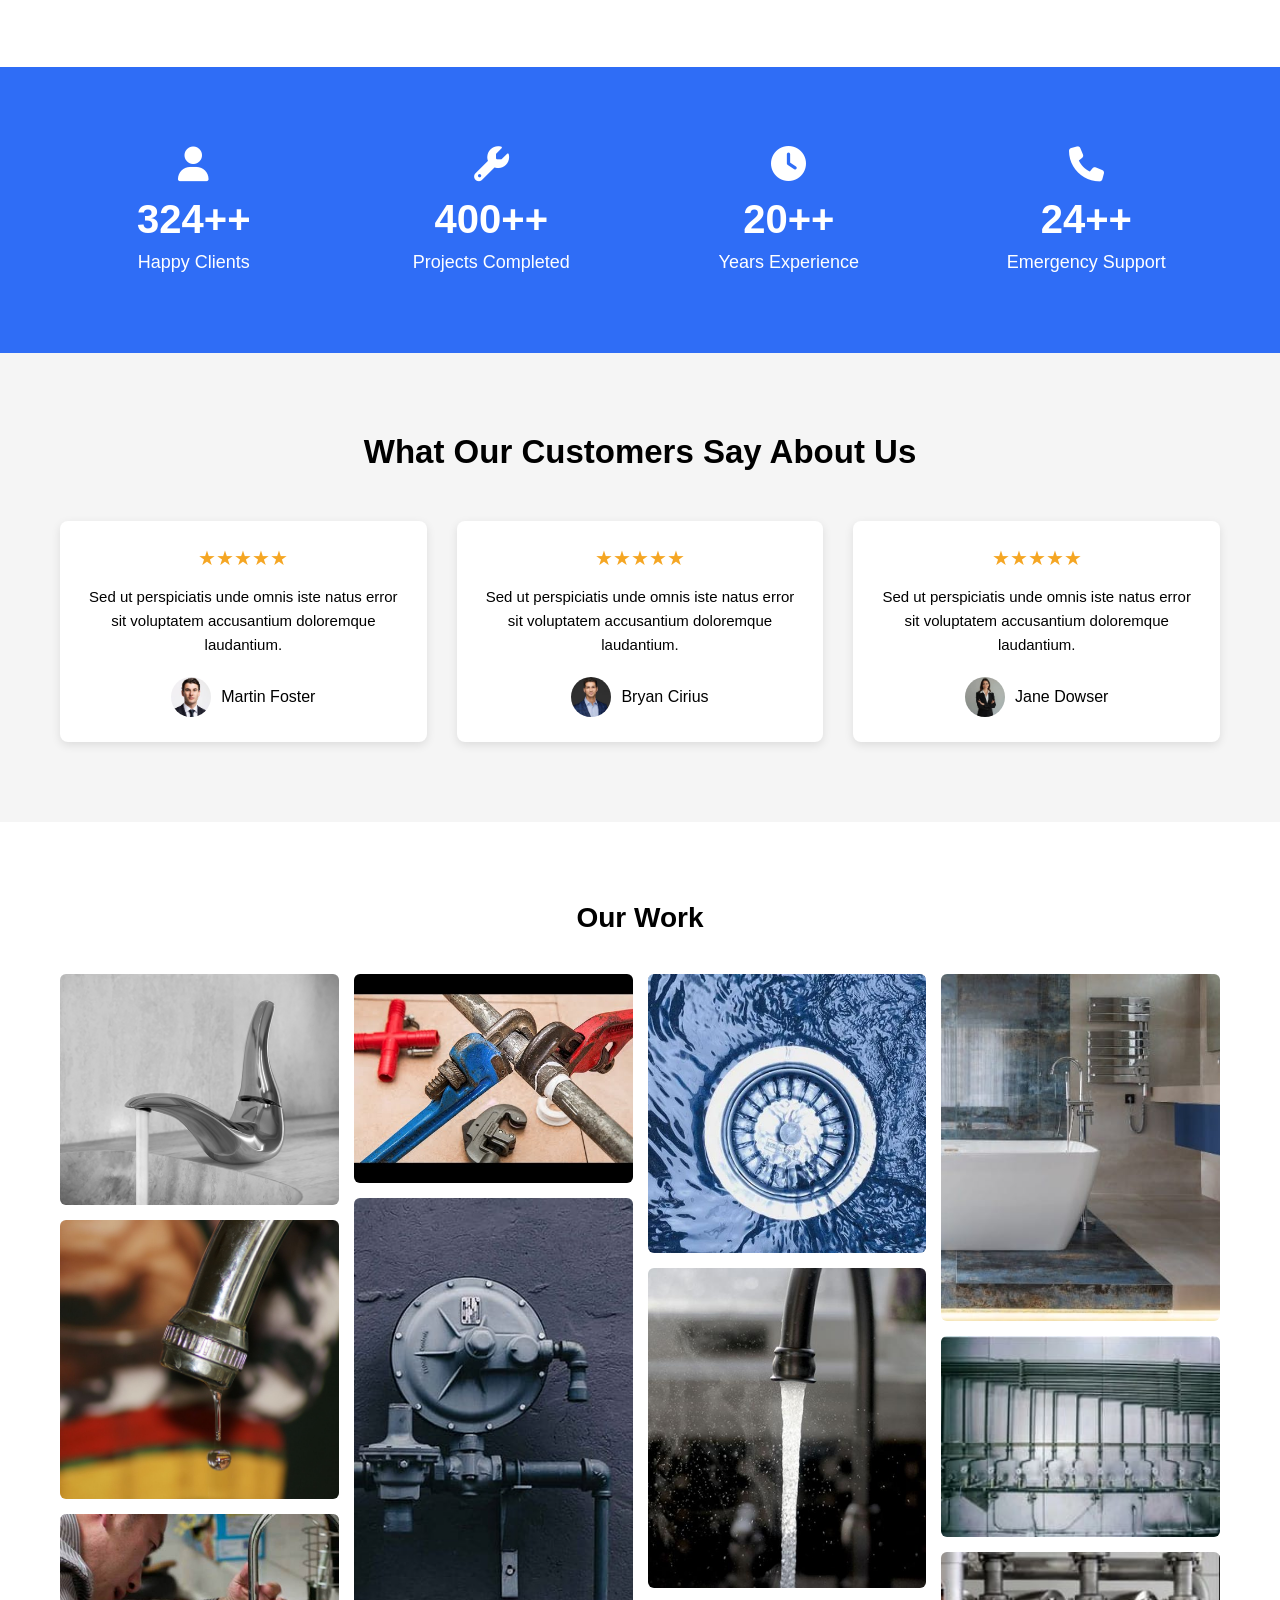
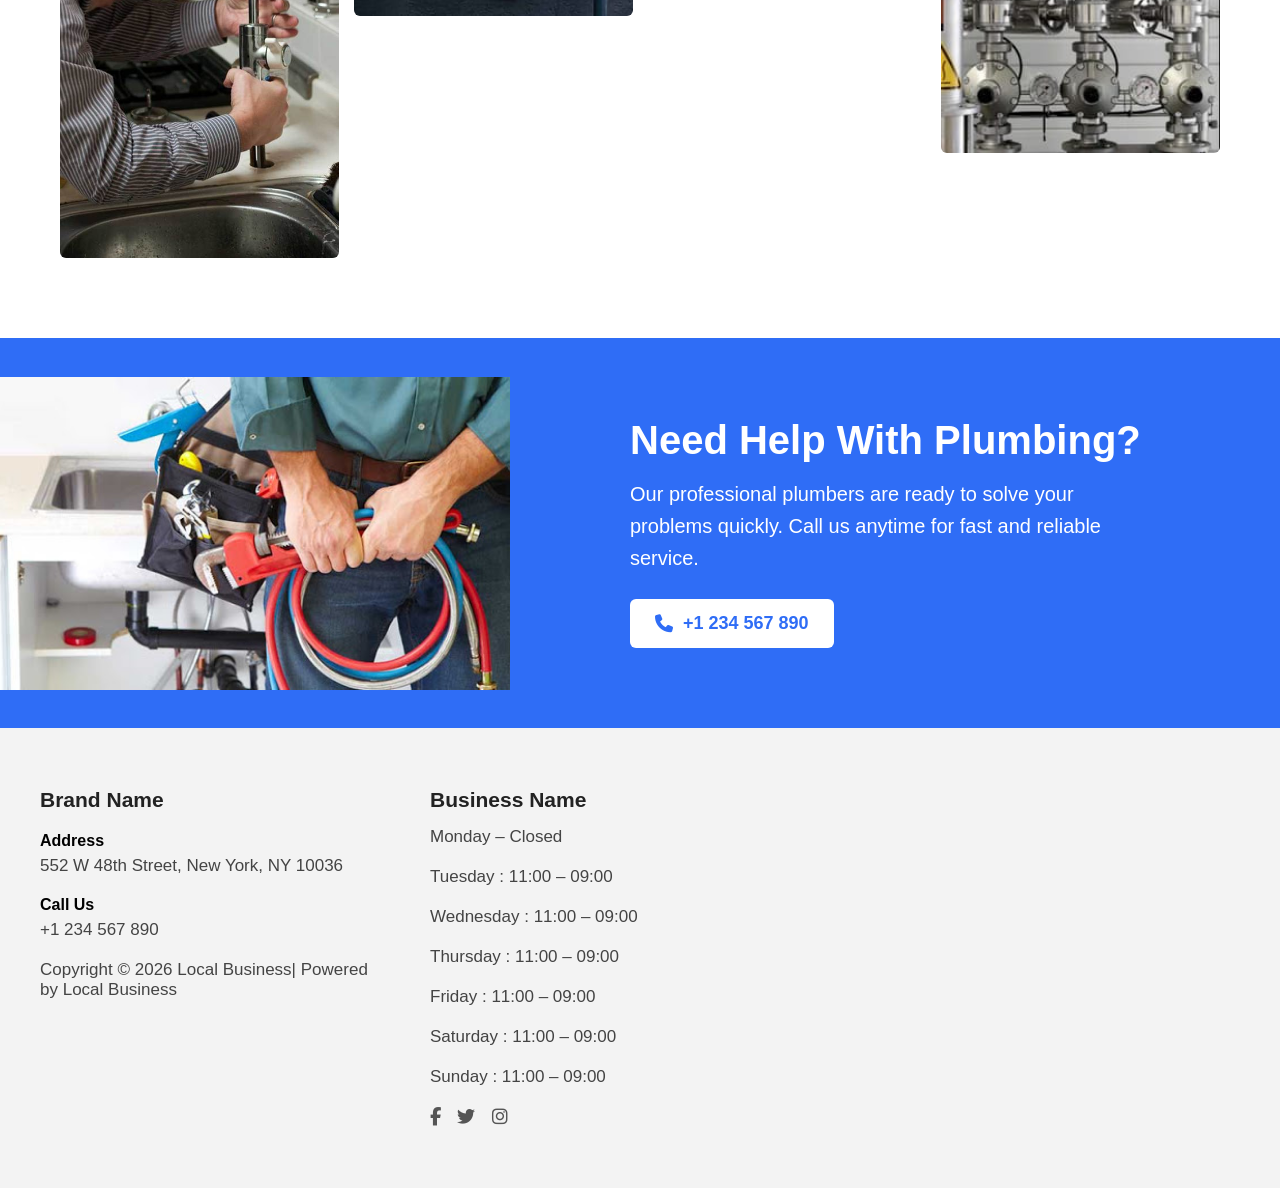
==== commit 37ef4e3a: "Add files via upload" ====
--- a/index.html
+++ b/index.html
@@ -18,7 +18,7 @@
         </div>
 
         <nav class="nav">
-            <a href="index.html">Home</a>
+            <a href="index.html" class="active">Home</a>
             <a href="about.html">About</a>
             <a href="services.html">Services</a>
             <a href="contact.html">Contact</a>
@@ -86,8 +86,8 @@
 </div>
 
 </section>
-<section class="about" id="about">
-    <div class="about_image">
+<section class="about reveal" id="about">
+    <div class="about_image reveal-left">
         <img src="image/about.jpg" alt="plumbing Team">
     </div>
     <div class="about_content">
@@ -102,14 +102,14 @@
         <button class ="about_btn">Know More About Us</button>
     </div>
 </section>
-<section class="services" id="services">
+<section class="services reveal" id="services">
   <div class="services_container">
 
-    <h2 class="services_title">How can we help you?</h2>
+    <h2 class="services_title reveal">How can we help you?</h2>
 
     <div class="services_cards">
 
-      <div class="service_card">
+      <div class="service_card reveal">
         <img src="image/service1.jpeg" alt="">
         <h3>Drain Cleaning & Repairs</h3>
         <p>
@@ -118,7 +118,7 @@
         </p>
       </div>
 
-      <div class="service_card">
+      <div class="service_card reveal">
         <img src="image/service2.jpeg" alt="">
         <h3>Gas Line Services</h3>
         <p>
@@ -127,7 +127,7 @@
         </p>
       </div>
 
-      <div class="service_card">
+      <div class="service_card reveal">
         <img src="image/service3.jpeg" alt="">
         <h3>Commercial Plumbing</h3>
         <p>
@@ -144,32 +144,32 @@
 
   </div>
 </section>
-<section class="why">
+<section class="why reveal">
 <div class="global_container why_container">
 
-<h2 class="why_title">Why Choose Our Plumbing Services?</h2>
+<h2 class="why_title reveal">Why Choose Our Plumbing Services?</h2>
 
 <div class="why_cards">
 
-<div class="why_card">
+<div class="why_card reveal">
 <i class="fa-solid fa-wrench"></i>
 <h3>Experienced Team</h3>
 <p>Our skilled plumbers handle every repair and installation professionally.</p>
 </div>
 
-<div class="why_card">
+<div class="why_card reveal">
 <i class="fa-solid fa-clock"></i>
 <h3>24/7 Emergency</h3>
 <p>We are available anytime for urgent plumbing problems.</p>
 </div>
 
-<div class="why_card">
+<div class="why_card reveal">
 <i class="fa-solid fa-dollar-sign"></i>
 <h3>Affordable Pricing</h3>
 <p>Transparent pricing with no hidden charges.</p>
 </div>
 
-<div class="why_card">
+<div class="why_card reveal">
 <i class="fa-solid fa-shield"></i>
 <h3>Quality Guarantee</h3>
 <p>We provide reliable and long-lasting plumbing solutions.</p>
@@ -179,11 +179,11 @@
 
 </div>
 </section>
-<section class="emergency_section">
+<section class="emergency_section reveal">
 
 <div class="emergency_container">
 
-<div class="emergency_left">
+<div class="emergency_left reveal-left">
 <h2>Have an Emergency?</h2>
 
 <p>
@@ -195,36 +195,36 @@
 
 </div>
 
-<div class="emergency_right">
+<div class="emergency_right reveal-right">
 <img src="image/emergency.jpg" alt="Emergency Plumbing">
 </div>
 
 </div>
 
 </section>
-<section class="stats">
+<section class="stats reveal">
 
 <div class="global_container stats_container">
 
-<div class="stat">
+<div class="stat reveal">
 <i class="fa-solid fa-user"></i>
 <h2 class="counter" data-target="350">0</h2>
 <p>Happy Clients</p>
 </div>
 
-<div class="stat">
+<div class="stat reveal">
 <i class="fa-solid fa-wrench"></i>
 <h2 class="counter" data-target="500">0</h2>
 <p>Projects Completed</p>
 </div>
 
-<div class="stat">
+<div class="stat reveal">
 <i class="fa-solid fa-clock"></i>
 <h2 class="counter" data-target="20">0</h2>
 <p>Years Experience</p>
 </div>
 
-<div class="stat">
+<div class="stat reveal">
 <i class="fa-solid fa-phone"></i>
 <h2 class="counter" data-target="24">0</h2>
 <p>Emergency Support</p>
@@ -233,13 +233,13 @@
 </div>
 
 </section>
-<section class="testimonials">
+<section class="testimonials reveal">
     <div class="global_container">
-        <h2 class="testimonial_title">
+        <h2 class="testimonial_title reveal">
             What Our Customers Say About Us
         </h2>
         <div class="testimonial_cards">
-            <div class="testimonial_card">
+            <div class="testimonial_card reveal">
                 <div class="stars">★★★★★</div>
                 <p>
                     Sed ut perspiciatis unde omnis iste natus error sit voluptatem
@@ -250,7 +250,7 @@
                     <span>Martin Foster</span>
                 </div>
             </div>
-            <div class="testimonial_card">
+            <div class="testimonial_card reveal">
                 <div class="stars">★★★★★</div>
                 <p>
                     Sed ut perspiciatis unde omnis iste natus error sit voluptatem
@@ -261,7 +261,7 @@
                     <span>Bryan Cirius</span>
                 </div>
             </div>
-            <div class="testimonial_card">
+            <div class="testimonial_card reveal">
                 <div class="stars">★★★★★</div>
                 <p>
                     Sed ut perspiciatis unde omnis iste natus error sit voluptatem
@@ -275,31 +275,31 @@
         </div>
     </div>
 </section>
-<section class="work">
+<section class="work reveal">
     <div class="global_container">
-        <h2 class="work_title">Our Work</h2>
+        <h2 class="work_title reveal">Our Work</h2>
         <div class="work_gallery">
-            <img src="image/work1.jpg" alt="">
-            <img src="image/work2.jpeg" alt="">
-            <img src="image/work3.jpeg" alt="">
-            <img src="image/work4.jpeg" alt="">
-            <img src="image/work5.jpeg" alt="">
-            <img src="image/work6.jpeg" alt="">
-            <img src="image/work7.jpeg" alt="">
-            <img src="image/work8.jpeg" alt="">
-            <img src="image/work9.jpeg" alt="">
-            <img src="image/work10.jpeg" alt="">
-        </div>
-    </div>
-</section>
-<section class="cta">
+            <img src="image/work1.jpg" class="reveal">
+            <img src="image/work2.jpeg" class="reveal">
+            <img src="image/work3.jpeg" class="reveal">
+            <img src="image/work4.jpeg" class="reveal">
+            <img src="image/work5.jpeg" class="reveal">
+            <img src="image/work6.jpeg" class="reveal">
+            <img src="image/work7.jpeg" class="reveal">
+            <img src="image/work8.jpeg" class="reveal">
+            <img src="image/work9.jpeg" class="reveal">
+            <img src="image/work10.jpeg" class="reveal">
+        </div>
+    </div>
+</section>
+<section class="cta reveal">
 <div class="global_container cta_container">
 
-<div class="cta_image">
+<div class="cta_image reveal-left">
 <img src="image/help.jpg" alt="Help Image">
 </div>
 
-<div class="cta_content">
+<div class="cta_content reveal-right">
 
 <h2>Need Help With Plumbing?</h2>
 
@@ -317,12 +317,12 @@
 
 </div>
 </section>
-<footer class="footer">
+<footer class="footer reveal">
 
     <div class="footer_columns">
 
         
-        <div class="footer_col">
+        <div class="footer_col reveal-left">
             <h3>Brand Name</h3>
 
             <strong>Address</strong>
@@ -336,7 +336,7 @@
         </div>
 
         
-        <div class="footer_col">
+        <div class="footer_col reveal-right">
             <h3>Business Name</h3>
 
             <p>Monday – Closed</p>
@@ -408,6 +408,7 @@
 }
 
 </script>
+<script src="js/script.js"></script>
 </body>
 </html>
 
--- a/css/style.css
+++ b/css/style.css
@@ -45,6 +45,10 @@
 text-decoration:none;
 color:white;
 font-size:20px;
+}
+.nav a.active {
+  color: #ffd700;
+  border-bottom: 2px solid #ffd700;
 }
 
 .right_section{
@@ -591,54 +595,9 @@
 .social_icons a:hover{
     color:#2f6df6;
 }
-html[dir="rtl"] .header .global_container{
-flex-direction: row-reverse;
-}
-
-html[dir="rtl"] .nav{
-display:flex;
-flex-direction:row-reverse;
-}
-
-html[dir="rtl"] .right_section{
-flex-direction:row-reverse;
-display: flex;
-}
-html[dir="rtl"] .nav a{
-margin-left:20px;
-margin-right:0;
-}
-html[dir="rtl"] body{
-text-align:right;
-}
-
-html[dir="rtl"] .hero{
-flex-direction: row-reverse;
-}
-
-html[dir="rtl"] .about{
-flex-direction: row-reverse;
-}
-
-
-html[dir="rtl"] body{
-text-align:right;
-}
-
-html[dir="rtl"] .nav a{
-margin-left:20px;
-margin-right:0;
-flex-direction: row-reverse;
-}
-
-html[dir="rtl"] .hero_left{
-text-align:right;
-}
-
-html[dir="rtl"] .about_content{
-text-align:right;
-}
-
+html[dir="rtl"] {
+    direction: rtl;
+}
 .rtl_btn{
 background:#0a2540;
 color:white;
@@ -688,7 +647,49 @@
 color:white;
 cursor:pointer;
 }
-
+.nav a{
+    color: #222;
+    text-decoration: none;
+    padding: 8px 12px;
+    transition: 0.3s;
+}
+.nav a:hover{
+    color: #c48b47;
+}
+.nav a.active{
+    color: #c48b47;
+    font-weight: 600;
+    border-bottom: 2px solid #c48b47;
+    background: #c48b47;
+    color: #fff;
+    border-radius: 6px;
+}
+/* BASIC REVEAL */
+.reveal {
+  opacity: 0;
+  transform: translateY(60px);
+  transition: all 0.8s ease;
+}
+
+.reveal.active {
+  opacity: 1;
+  transform: translateY(0);
+}
+.reveal-left {
+  opacity: 0;
+  transform: translateX(-80px);
+  transition: all 0.8s ease;
+}
+.reveal-right {
+  opacity: 0;
+  transform: translateX(80px);
+  transition: all 0.8s ease;
+}
+.reveal-left.active,
+.reveal-right.active {
+  opacity: 1;
+  transform: translateX(0);
+}
 .about_hero{
 background:linear-gradient(to right, #2f6df6, #4f86ff);
 padding:100px 40px;
